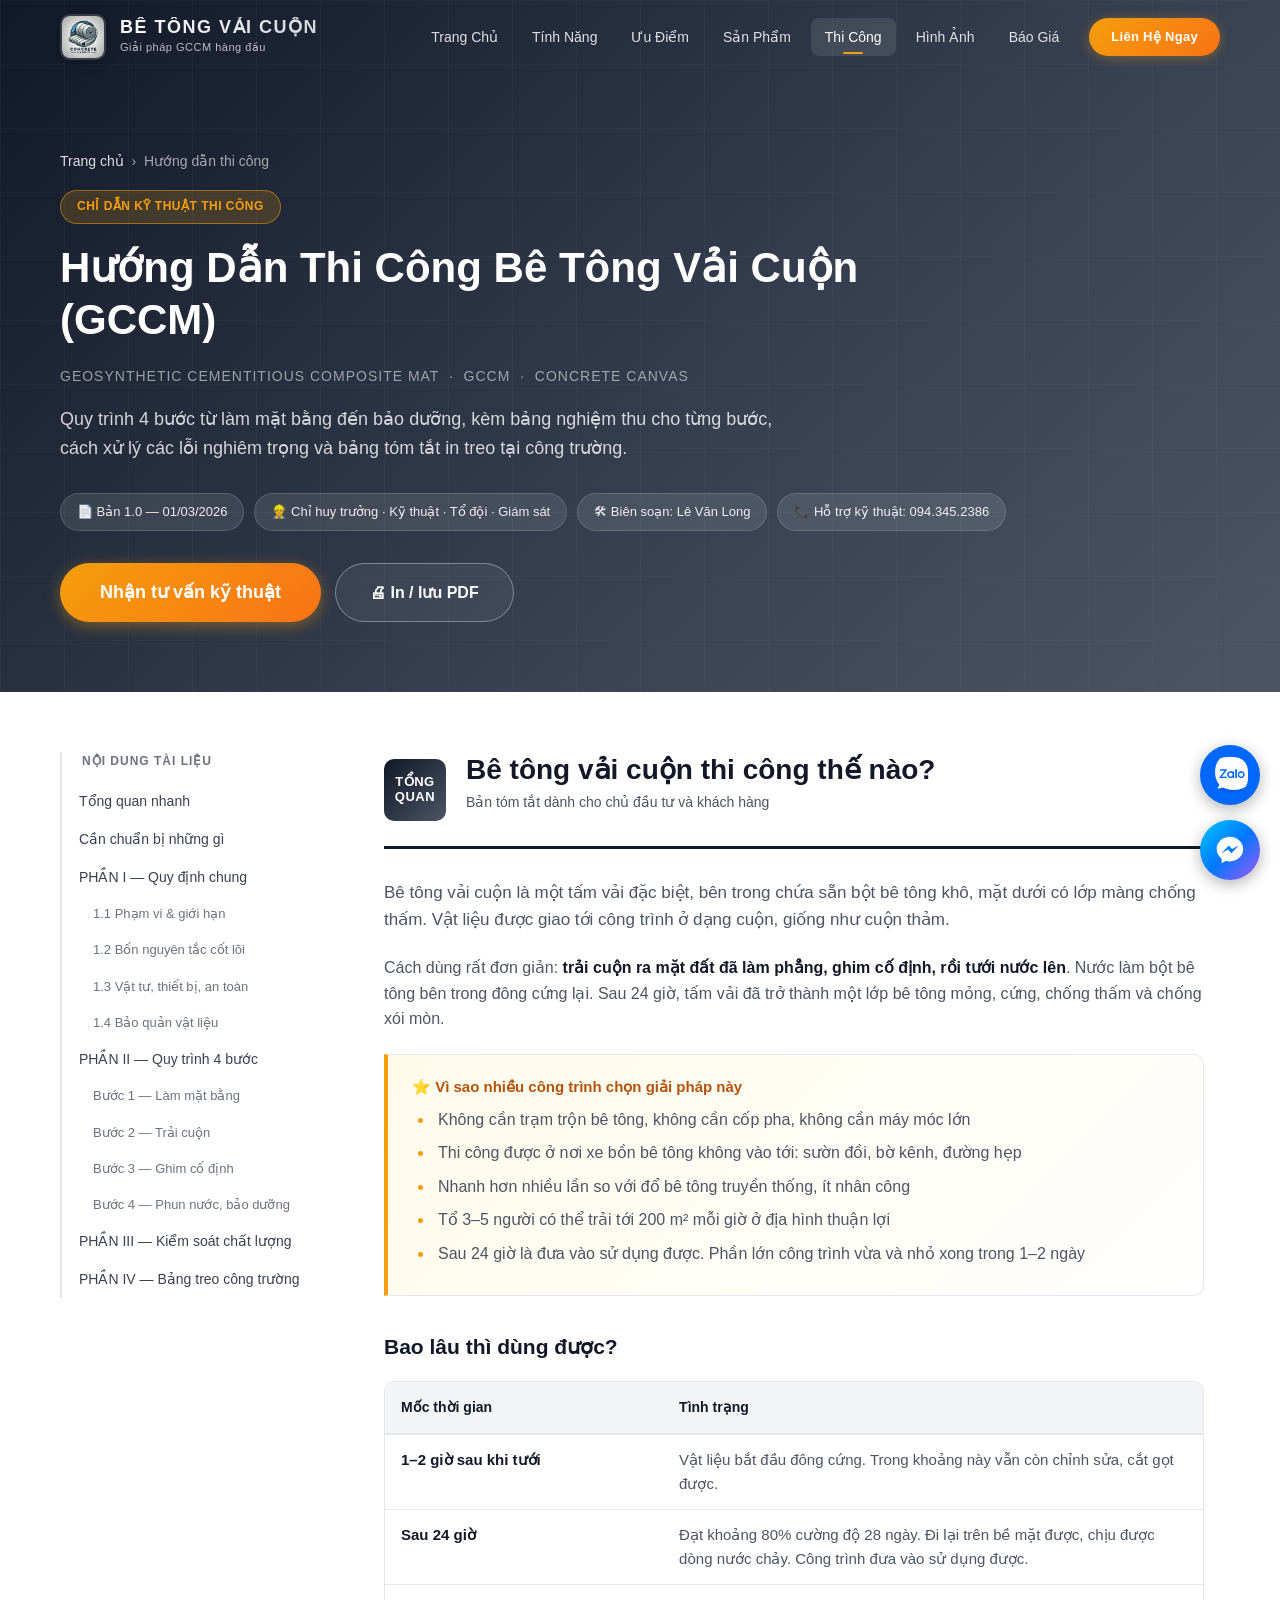
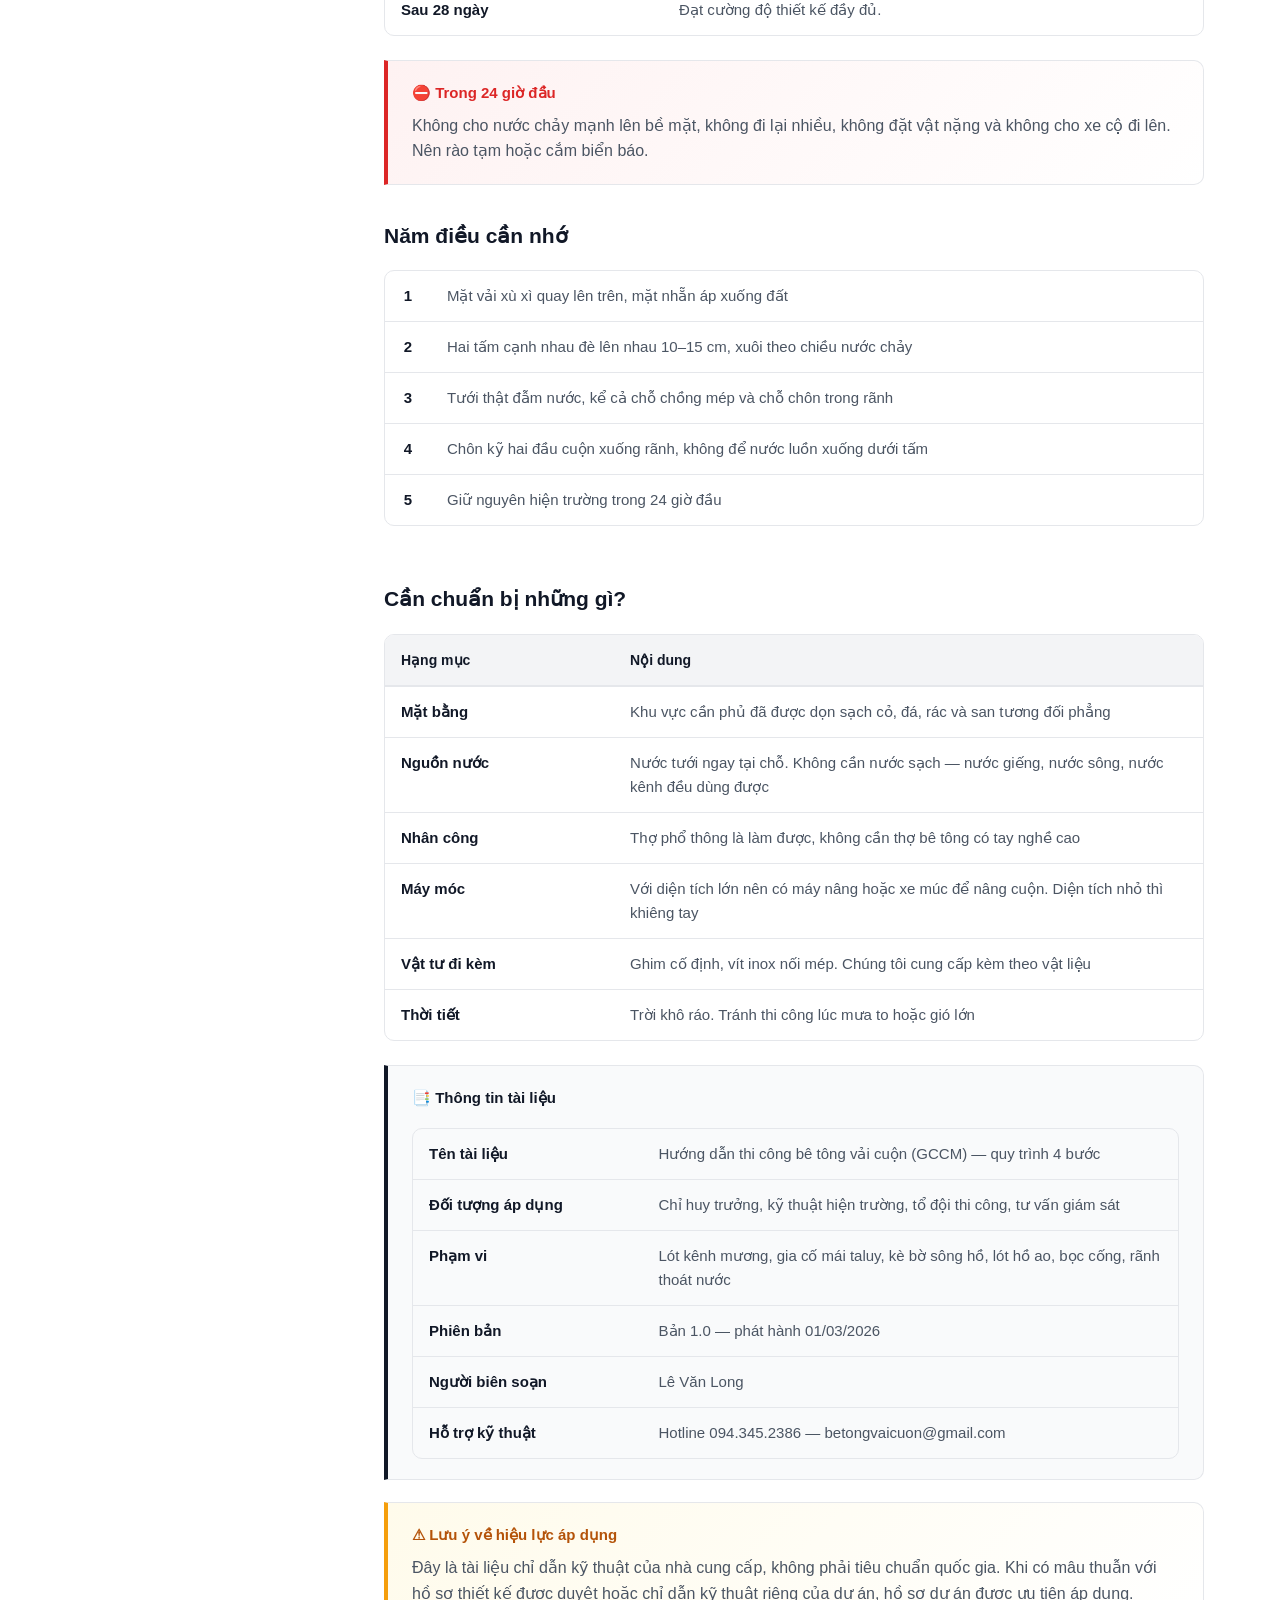
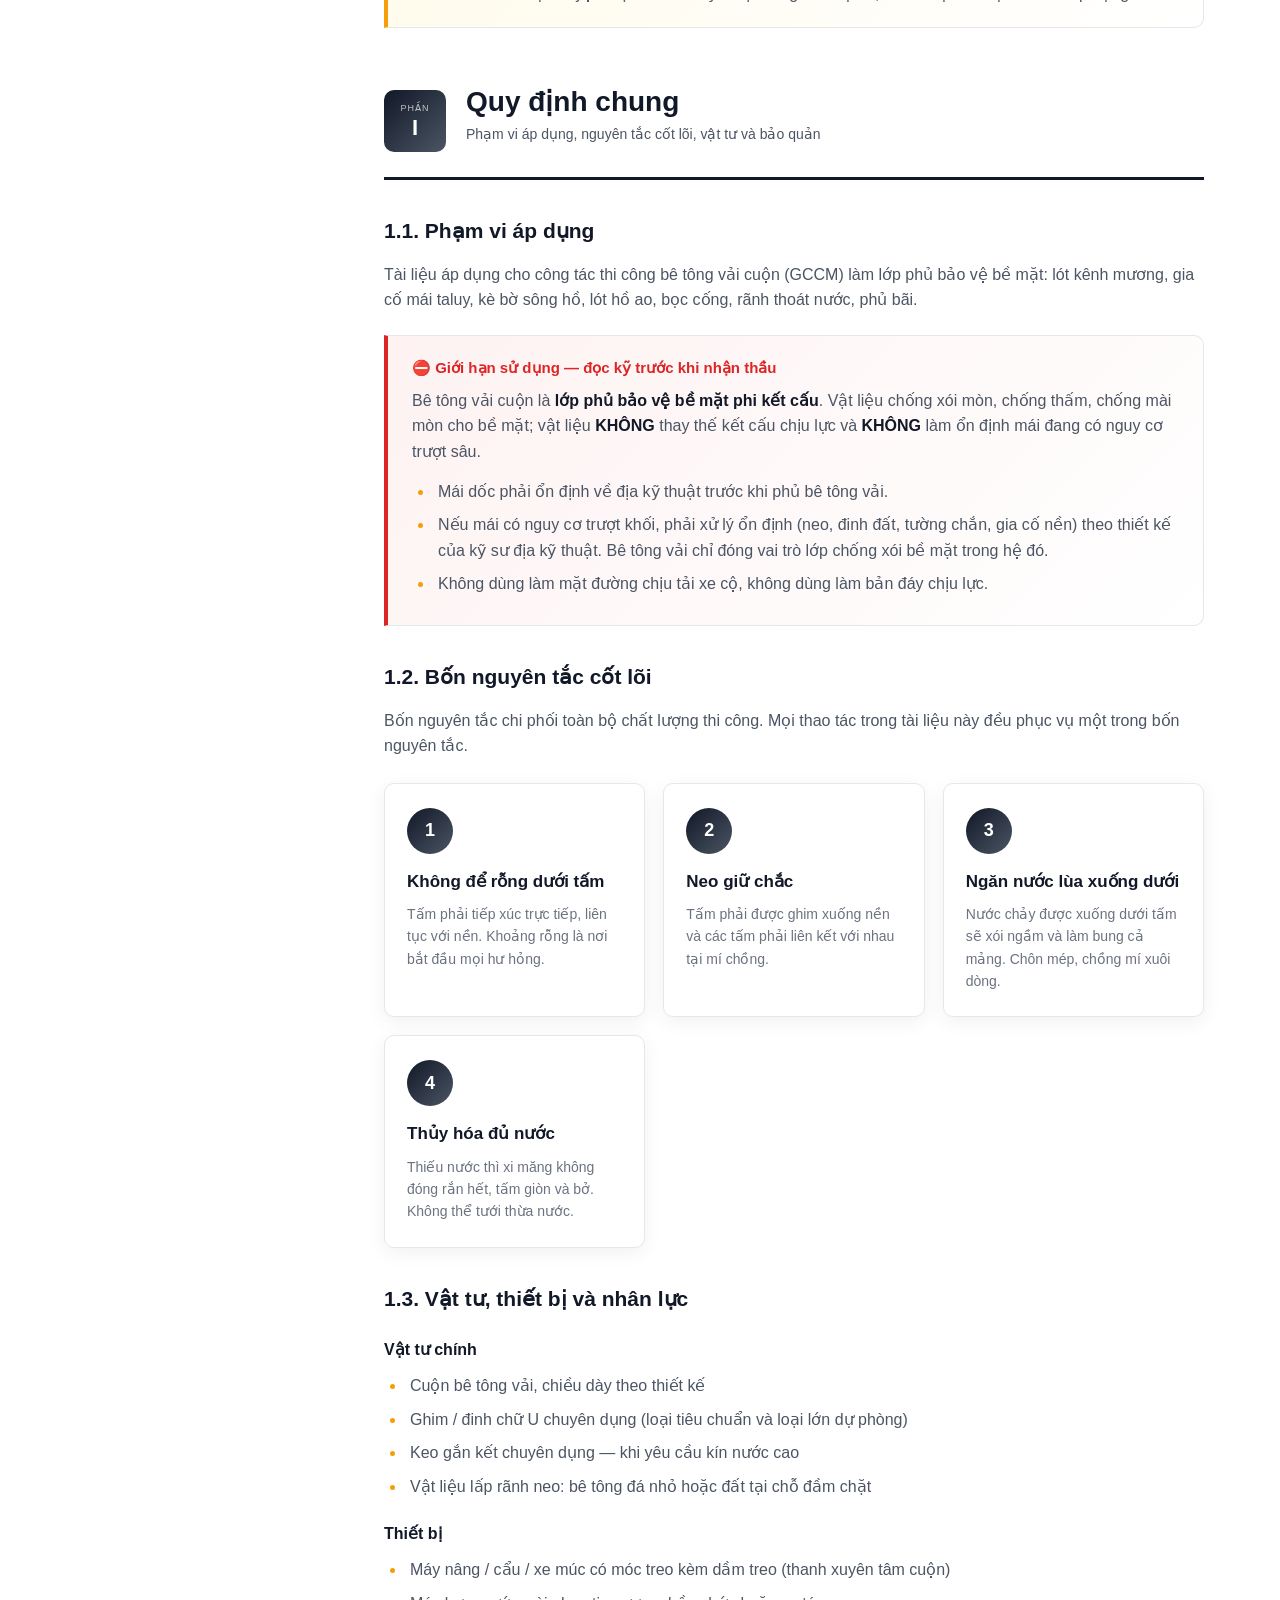
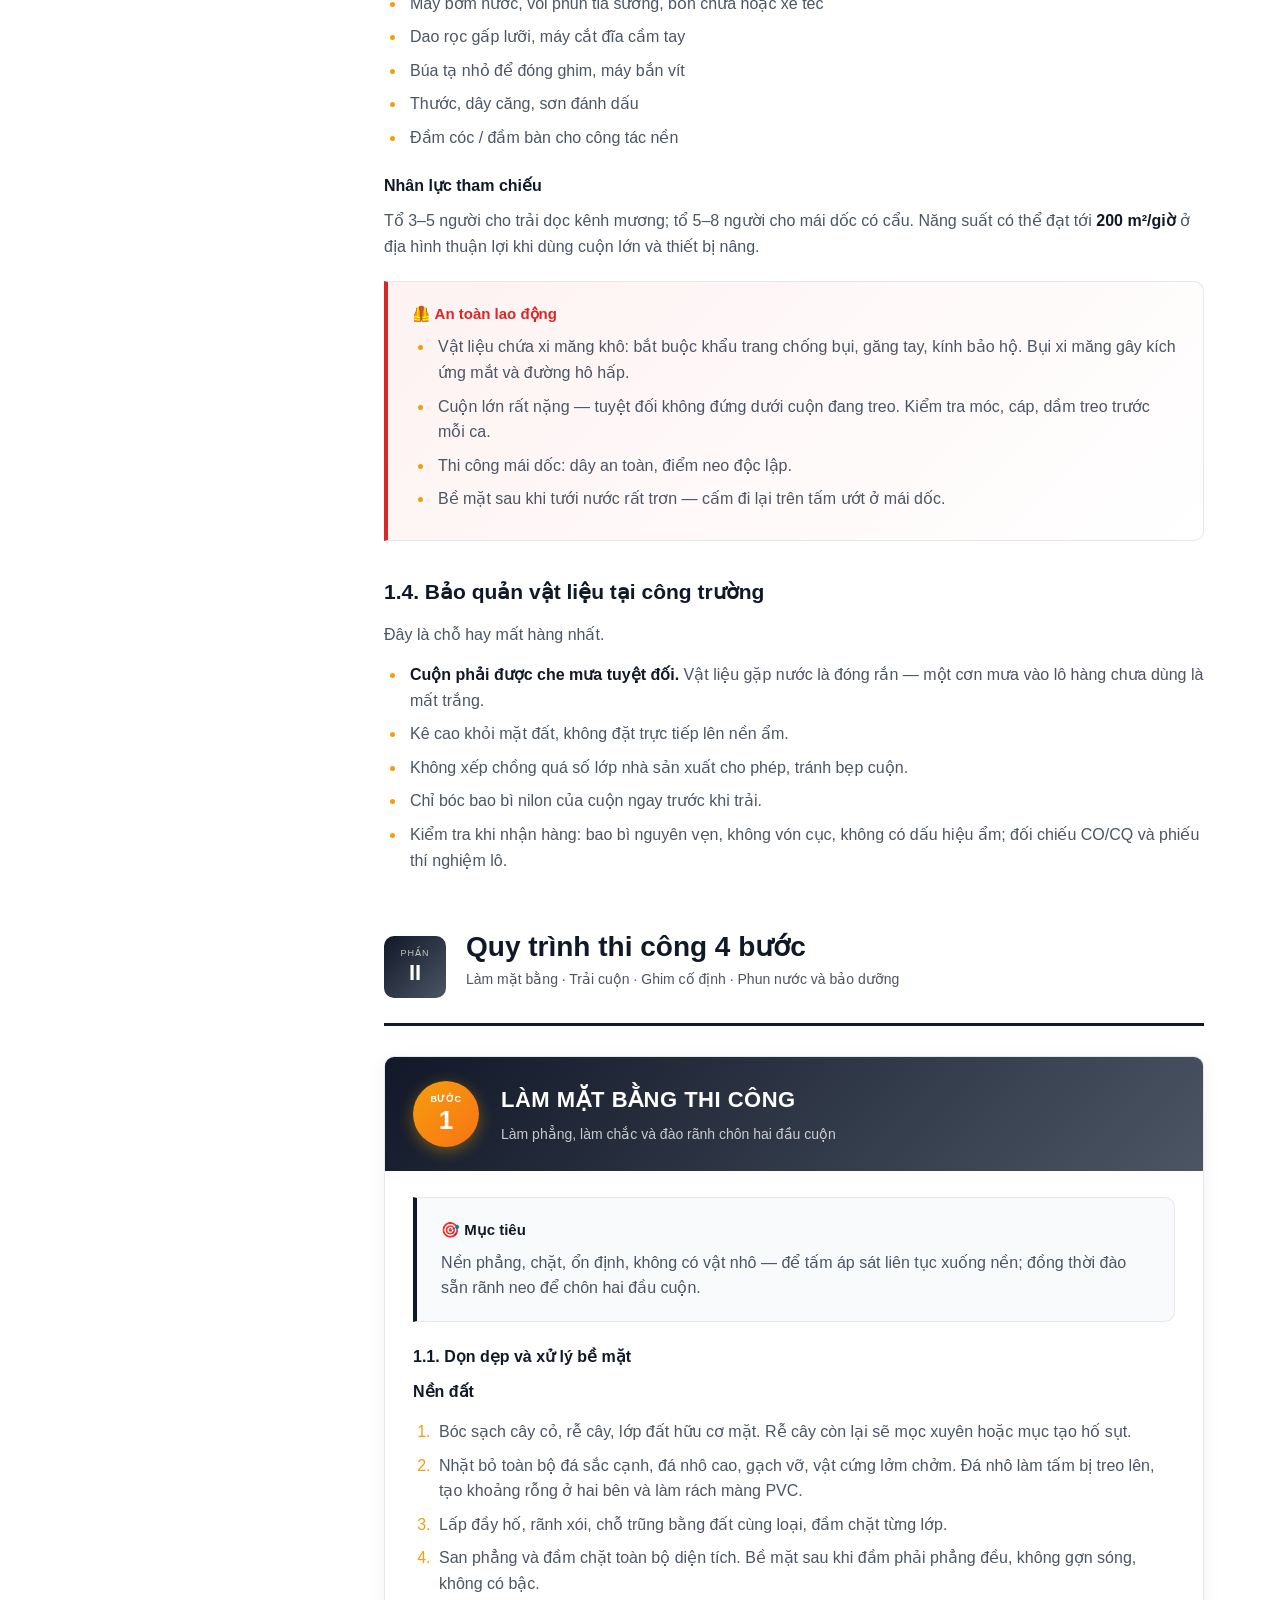
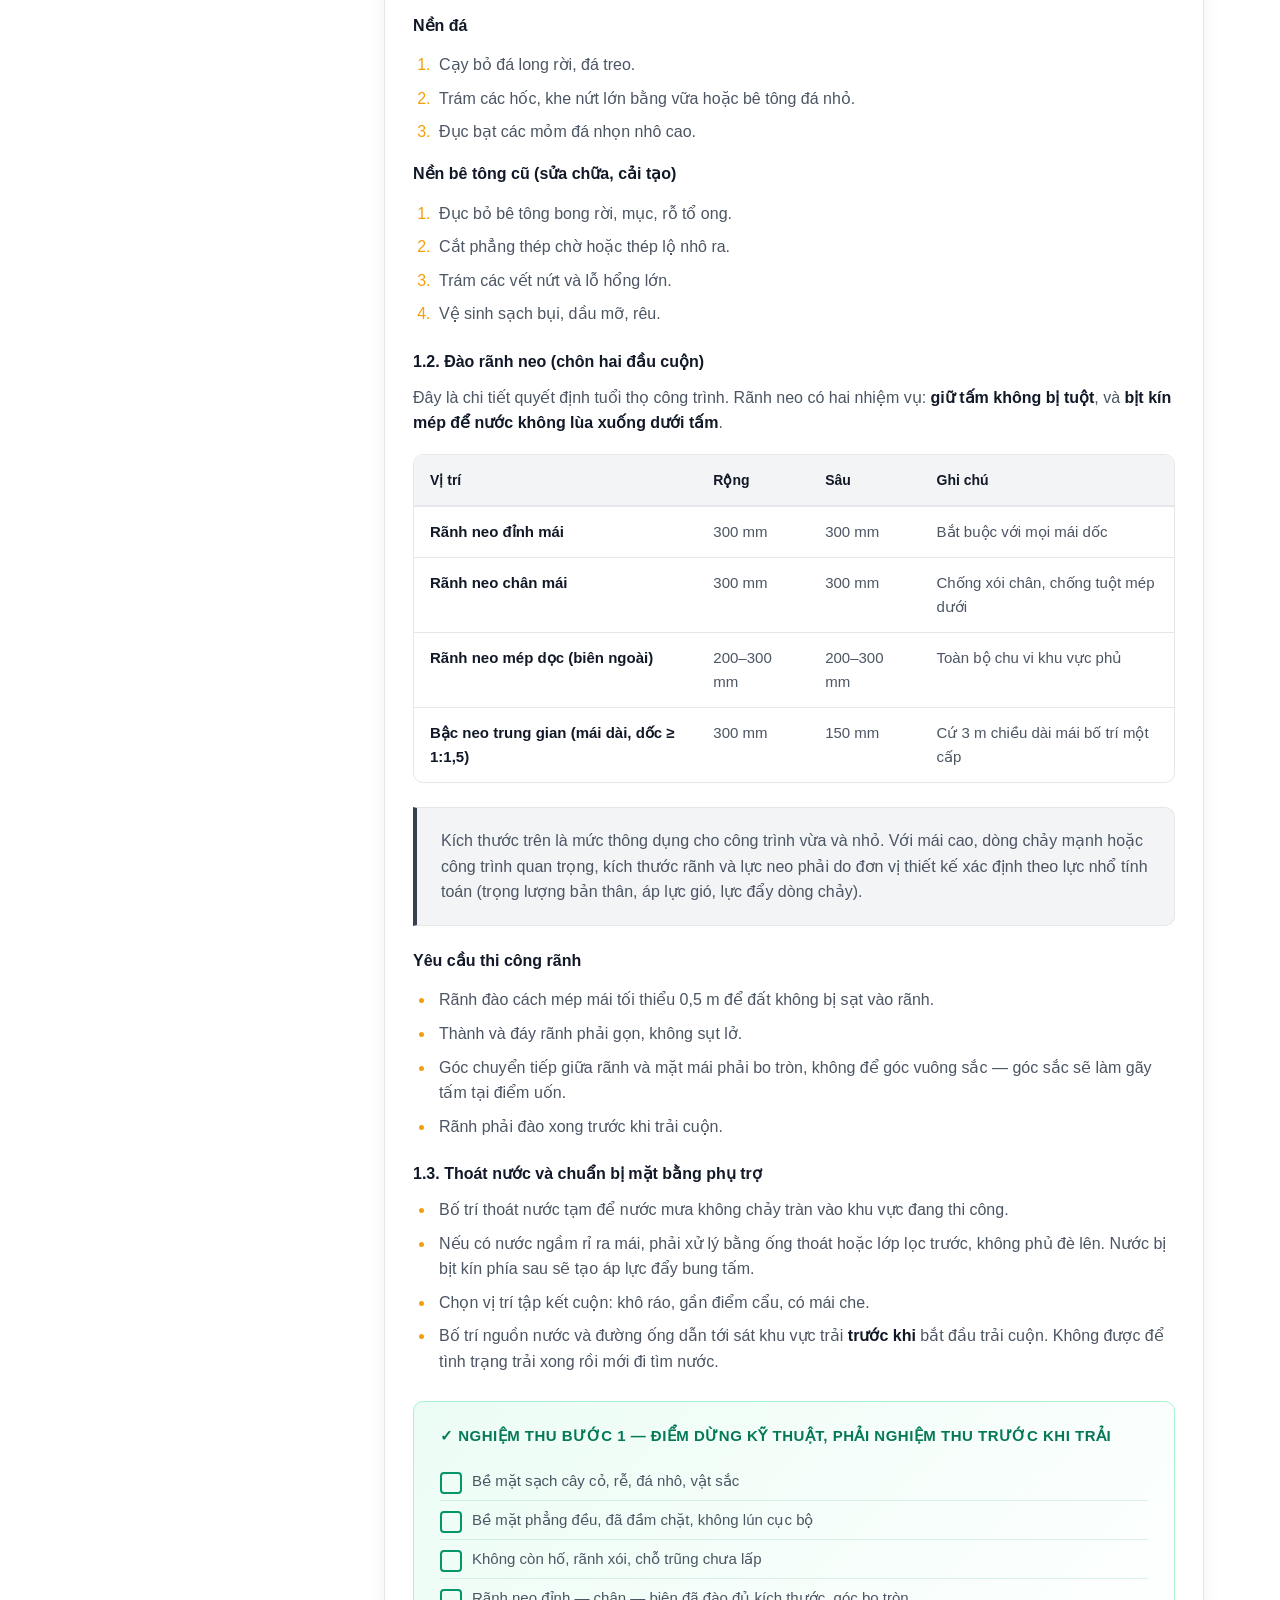
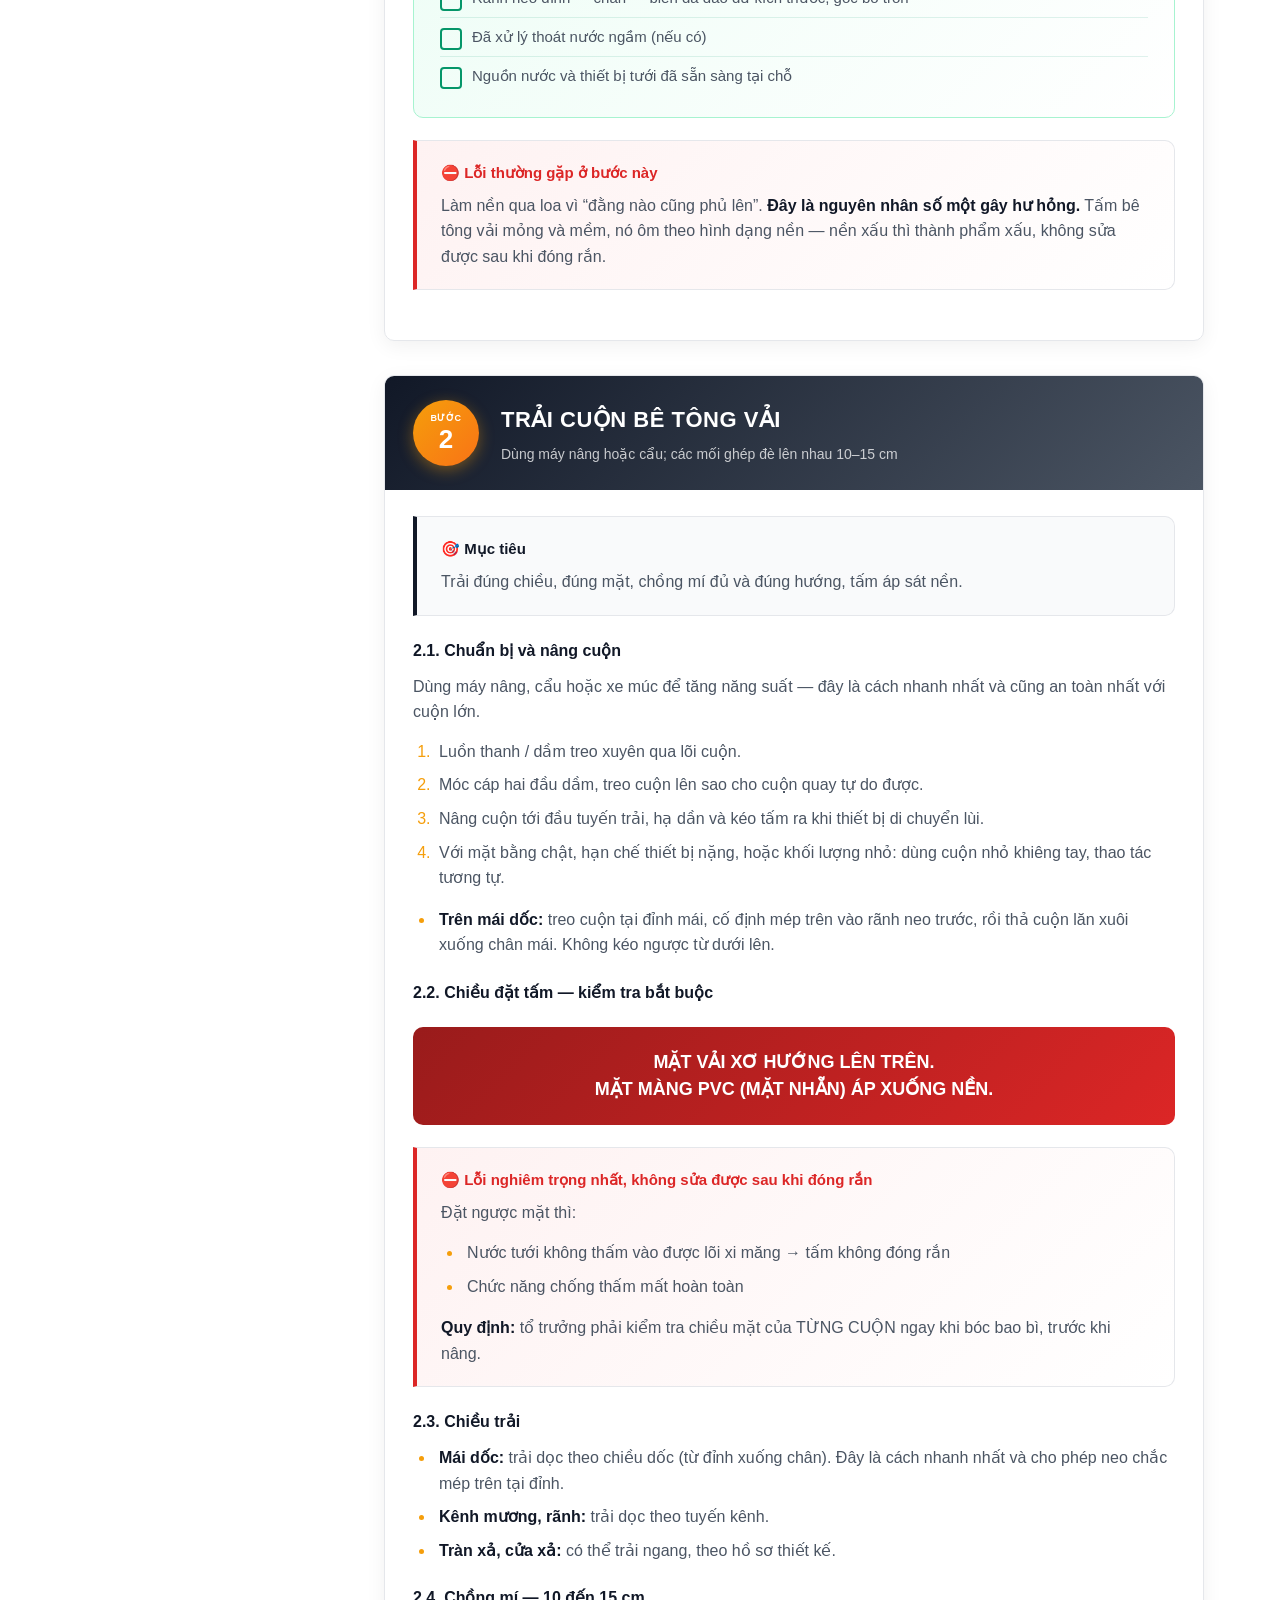
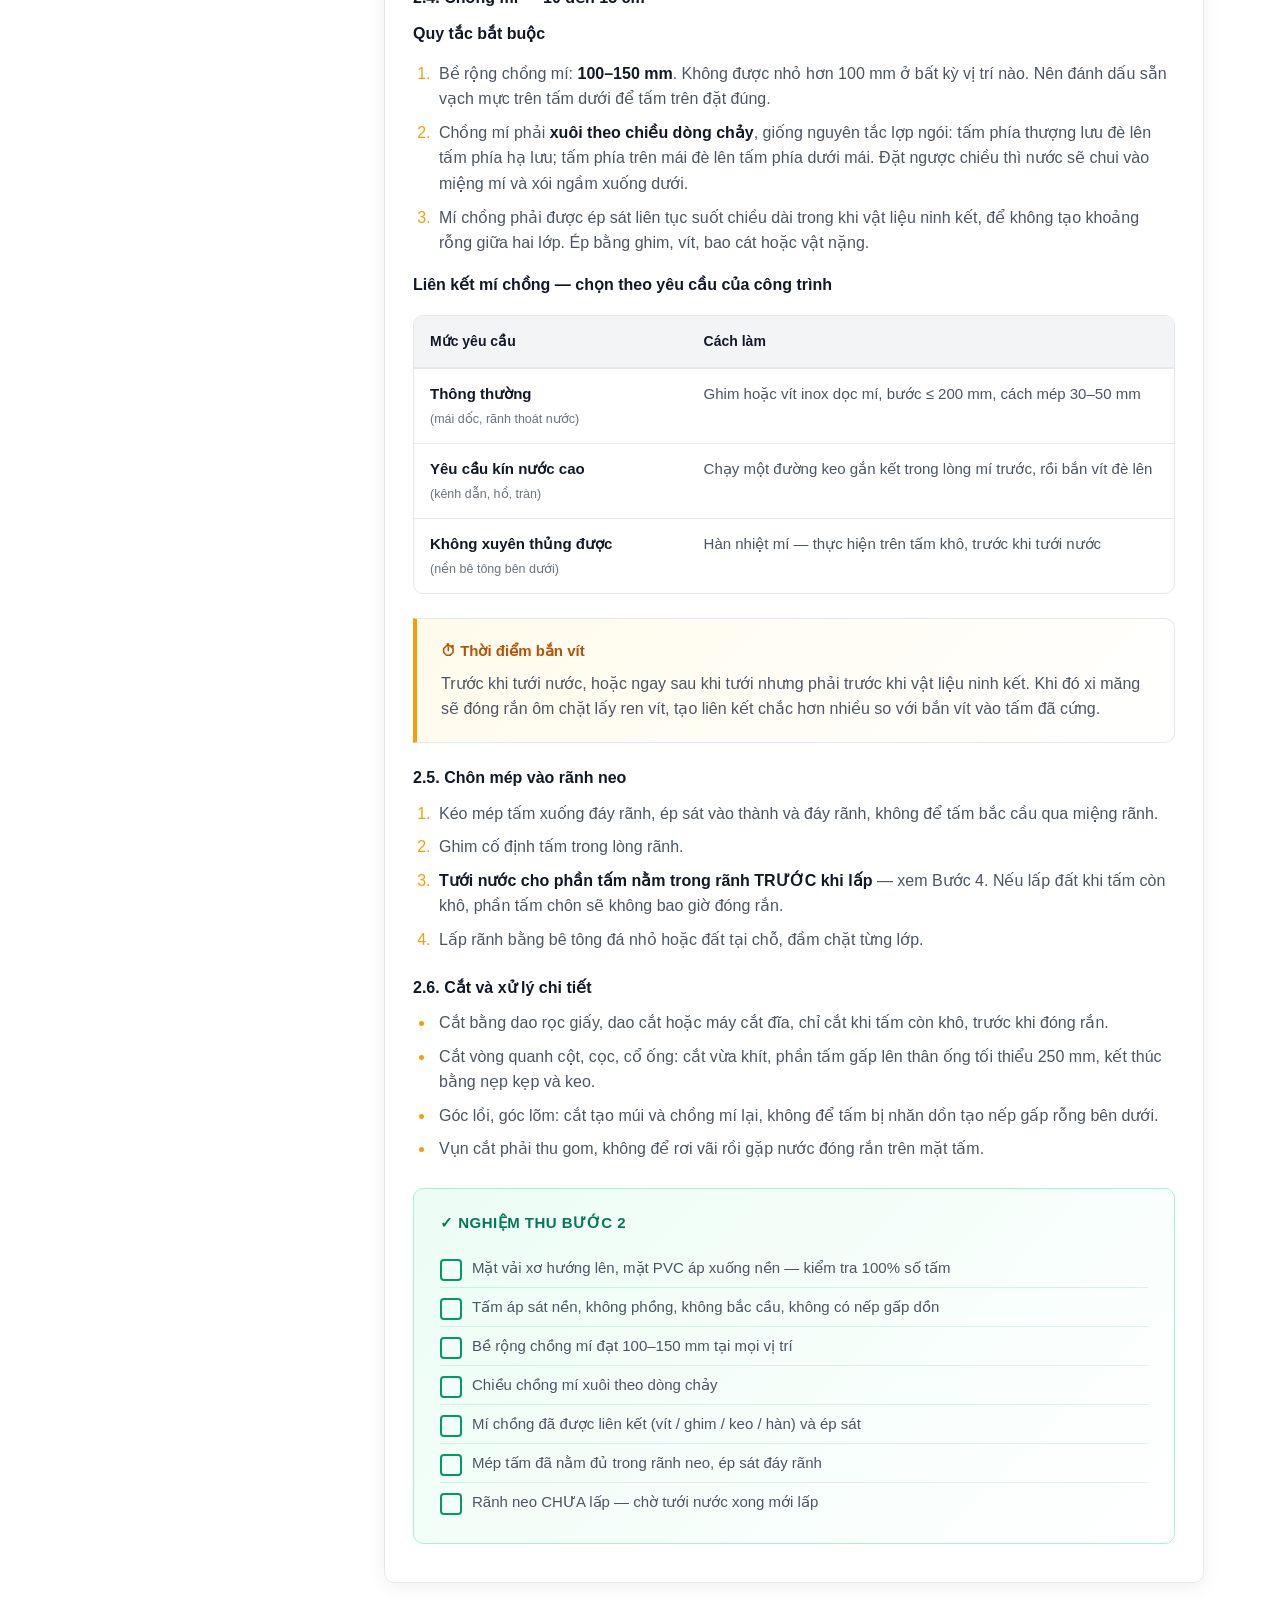
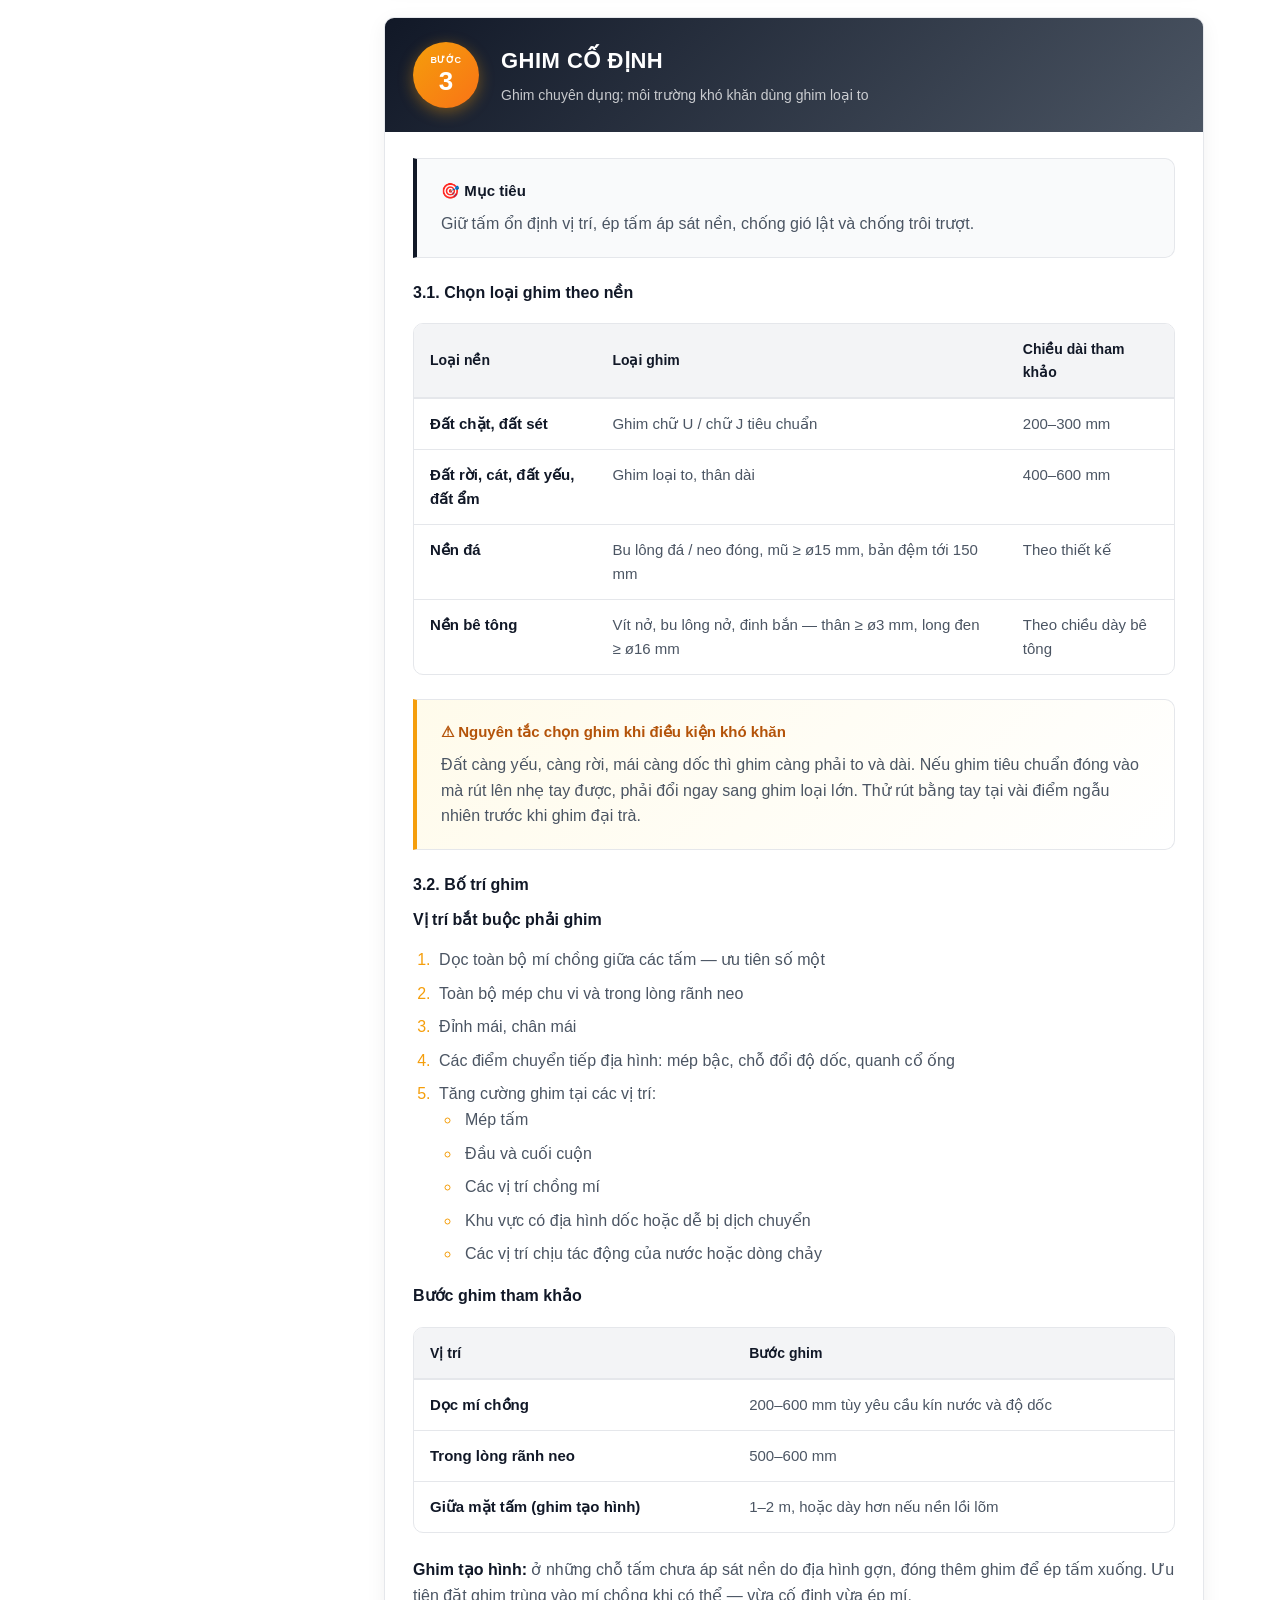
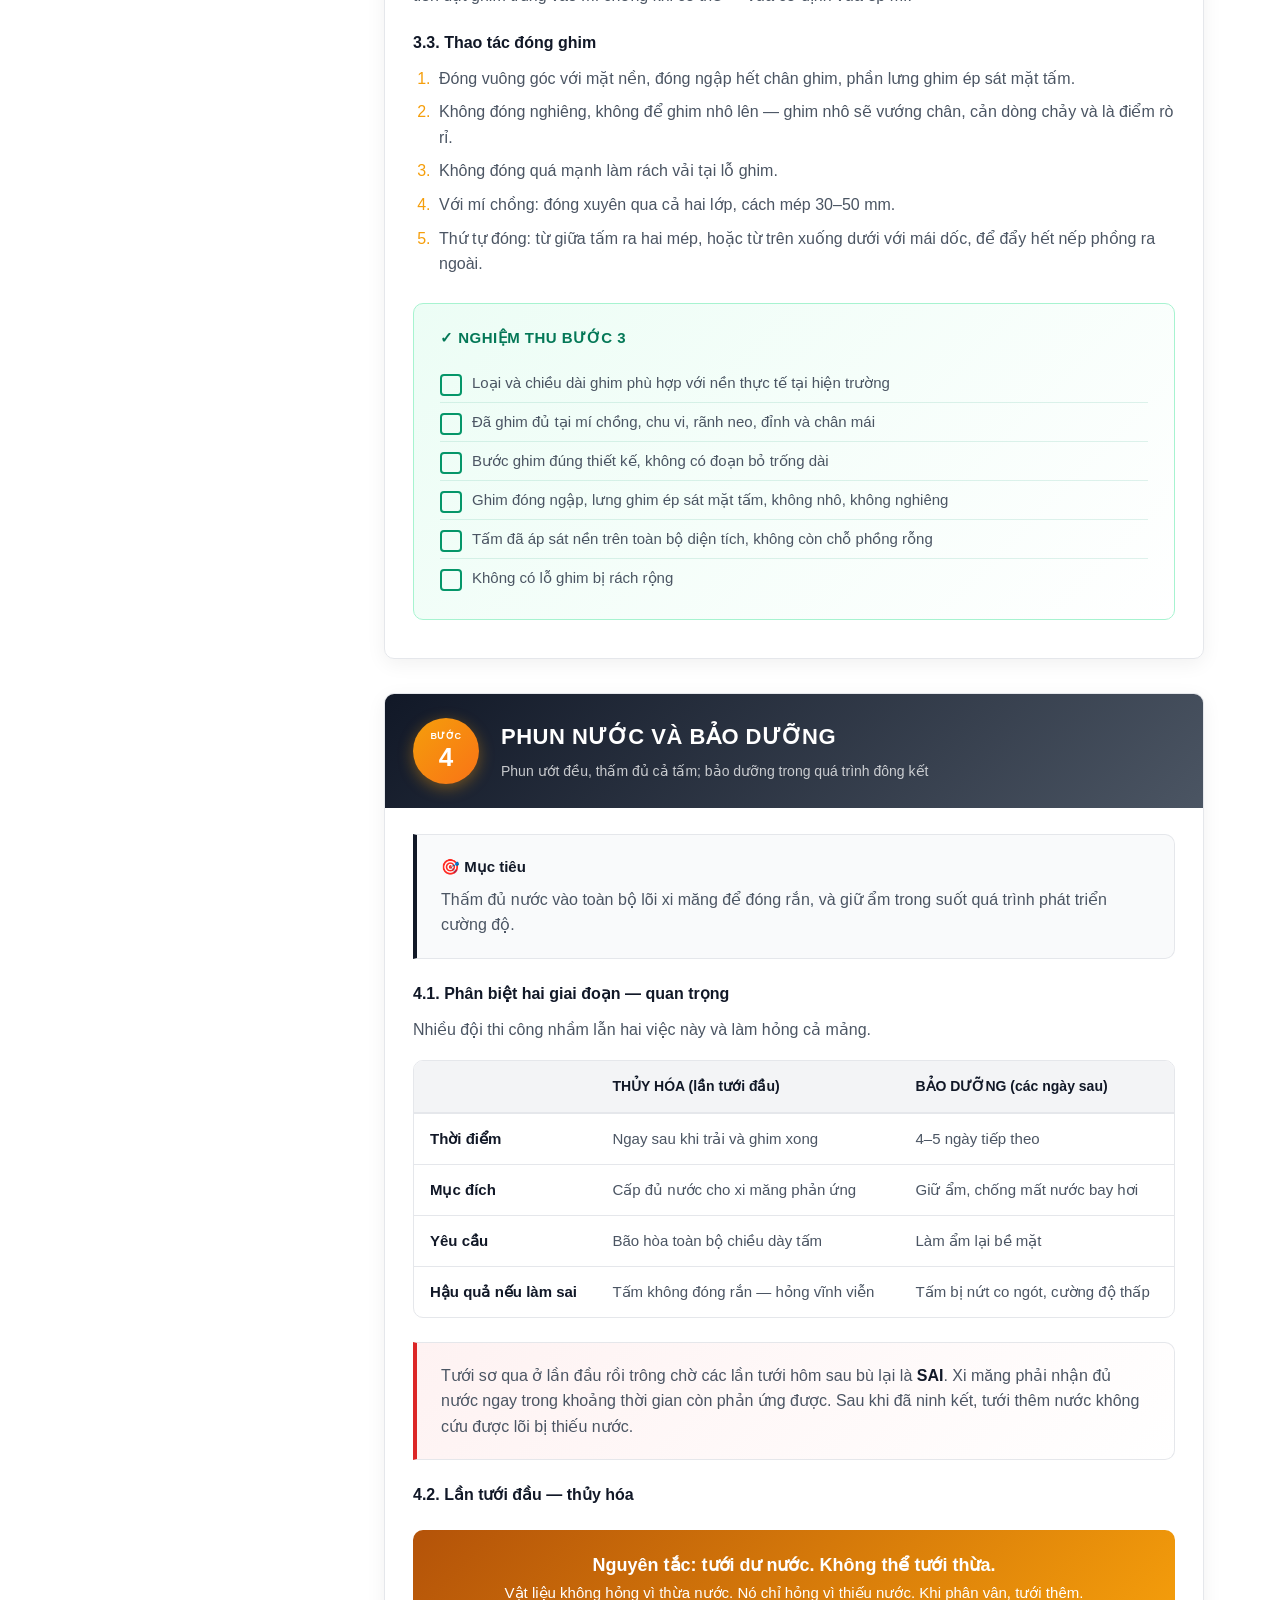
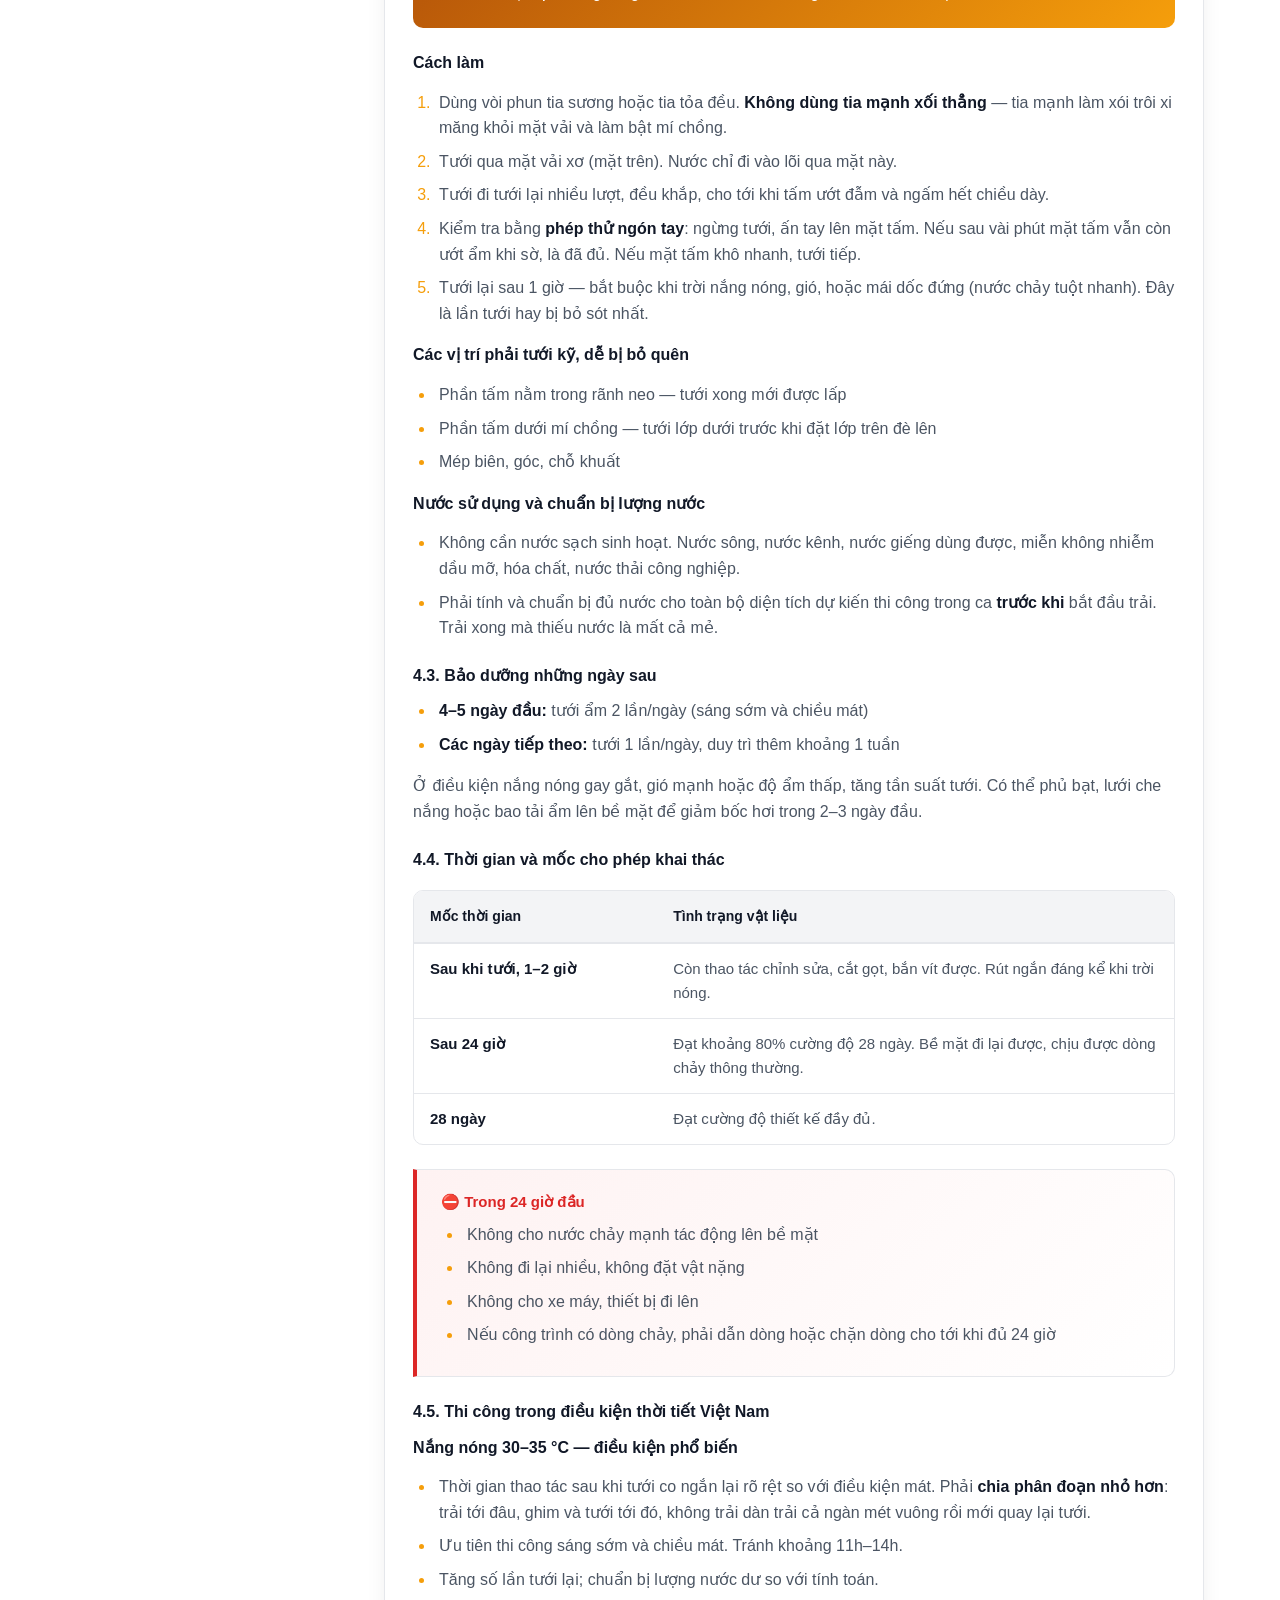
==== thi-cong-be-tong-vai-cuon.html @ adee243c "thêm màn thi công" ====
<!DOCTYPE html>
<html lang="vi">

<head>
    <meta charset="UTF-8">
    <meta name="viewport" content="width=device-width, initial-scale=1.0">
    <title>Hướng Dẫn Thi Công Bê Tông Vải Cuộn (GCCM) - Quy Trình 4 Bước</title>
    <meta name="description"
        content="Hướng dẫn thi công bê tông vải cuộn (GCCM) chi tiết: làm mặt bằng, trải cuộn, ghim cố định, phun nước bảo dưỡng. Kèm bảng nghiệm thu từng bước, xử lý lỗi và bảng tóm tắt treo tại công trường.">
    <meta name="robots" content="index, follow">
    <link rel="canonical" href="https://betongvaicuon.com/thi-cong-be-tong-vai-cuon.html">
    <link rel="icon" type="image/x-icon" href="favicon.ico">
    <link rel="icon" type="image/png" sizes="32x32" href="favicon-32.png">
    <link rel="icon" type="image/png" sizes="16x16" href="favicon-16.png">
    <link rel="apple-touch-icon" sizes="180x180" href="apple-touch-icon.png">

    <!-- Open Graph -->
    <meta property="og:type" content="article">
    <meta property="og:locale" content="vi_VN">
    <meta property="og:site_name" content="Bê Tông Vải Cuộn - Vĩnh Thuận">
    <meta property="og:title" content="Hướng Dẫn Thi Công Bê Tông Vải Cuộn (GCCM) - Quy Trình 4 Bước">
    <meta property="og:description"
        content="Chỉ dẫn kỹ thuật thi công bê tông vải cuộn: 4 nguyên tắc cốt lõi, quy trình 4 bước, nghiệm thu từng bước và cách xử lý các lỗi nghiêm trọng.">
    <meta property="og:url" content="https://betongvaicuon.com/thi-cong-be-tong-vai-cuon.html">
    <meta property="og:image" content="https://betongvaicuon.com/images/logo.jpg">

    <!-- Twitter Card -->
    <meta name="twitter:card" content="summary_large_image">
    <meta name="twitter:title" content="Hướng Dẫn Thi Công Bê Tông Vải Cuộn (GCCM) - Quy Trình 4 Bước">
    <meta name="twitter:description"
        content="Chỉ dẫn kỹ thuật thi công bê tông vải cuộn: 4 nguyên tắc cốt lõi, quy trình 4 bước, nghiệm thu từng bước và cách xử lý các lỗi nghiêm trọng.">
    <meta name="twitter:image" content="https://betongvaicuon.com/images/logo.jpg">

    <!-- Structured Data -->
    <script type="application/ld+json">
    {
      "@context": "https://schema.org",
      "@type": "HowTo",
      "name": "Hướng dẫn thi công bê tông vải cuộn (GCCM)",
      "description": "Quy trình thi công bê tông vải cuộn 4 bước: làm mặt bằng, trải cuộn, ghim cố định, phun nước và bảo dưỡng.",
      "image": "https://betongvaicuon.com/images/logo.jpg",
      "totalTime": "P1D",
      "supply": [
        { "@type": "HowToSupply", "name": "Cuộn bê tông vải theo chiều dày thiết kế" },
        { "@type": "HowToSupply", "name": "Ghim / đinh chữ U chuyên dụng" },
        { "@type": "HowToSupply", "name": "Vít inox, keo gắn kết chuyên dụng" },
        { "@type": "HowToSupply", "name": "Vật liệu lấp rãnh neo" }
      ],
      "tool": [
        { "@type": "HowToTool", "name": "Máy nâng, cẩu hoặc xe múc kèm dầm treo" },
        { "@type": "HowToTool", "name": "Máy bơm nước và vòi phun tia sương" },
        { "@type": "HowToTool", "name": "Dao rọc, máy cắt đĩa cầm tay" },
        { "@type": "HowToTool", "name": "Búa tạ nhỏ, máy bắn vít, đầm cóc" }
      ],
      "step": [
        {
          "@type": "HowToStep",
          "position": 1,
          "name": "Làm mặt bằng thi công",
          "text": "Dọn sạch cây cỏ, rễ và vật sắc nhọn; lấp hố trũng, san phẳng và đầm chặt; đào rãnh neo đỉnh, chân và biên khu vực phủ.",
          "url": "https://betongvaicuon.com/thi-cong-be-tong-vai-cuon.html#buoc-1"
        },
        {
          "@type": "HowToStep",
          "position": 2,
          "name": "Trải cuộn bê tông vải",
          "text": "Nâng cuộn bằng dầm treo, trải với mặt vải xơ hướng lên và mặt màng PVC áp xuống nền; chồng mí 10-15 cm xuôi theo chiều dòng chảy; chôn hai đầu cuộn vào rãnh neo.",
          "url": "https://betongvaicuon.com/thi-cong-be-tong-vai-cuon.html#buoc-2"
        },
        {
          "@type": "HowToStep",
          "position": 3,
          "name": "Ghim cố định",
          "text": "Chọn loại ghim theo nền, ghim dọc mí chồng, chu vi, rãnh neo, đỉnh và chân mái; đóng vuông góc, ngập hết chân ghim.",
          "url": "https://betongvaicuon.com/thi-cong-be-tong-vai-cuon.html#buoc-3"
        },
        {
          "@type": "HowToStep",
          "position": 4,
          "name": "Phun nước và bảo dưỡng",
          "text": "Tưới đẫm bằng vòi phun tia sương cho ngấm hết chiều dày, tưới lại sau 1 giờ, lấp rãnh neo; bảo dưỡng 2 lần/ngày trong 4-5 ngày đầu.",
          "url": "https://betongvaicuon.com/thi-cong-be-tong-vai-cuon.html#buoc-4"
        }
      ]
    }
    </script>
    <script type="application/ld+json">
    {
      "@context": "https://schema.org",
      "@type": "BreadcrumbList",
      "itemListElement": [
        { "@type": "ListItem", "position": 1, "name": "Trang chủ", "item": "https://betongvaicuon.com/" },
        { "@type": "ListItem", "position": 2, "name": "Hướng dẫn thi công", "item": "https://betongvaicuon.com/thi-cong-be-tong-vai-cuon.html" }
      ]
    }
    </script>

    <!-- Google Analytics 4 -->
    <script async src="https://www.googletagmanager.com/gtag/js?id=G-HFFKF2SC79"></script>
    <script>
        window.dataLayer = window.dataLayer || [];
        function gtag() { dataLayer.push(arguments); }
        gtag('js', new Date());
        gtag('config', 'G-HFFKF2SC79');
    </script>

    <!-- CSS: giữ nguyên thứ tự nạp, các file sau ghi đè file trước -->
    <link rel="stylesheet" href="css/base.css">
    <link rel="stylesheet" href="css/header.css">
    <link rel="stylesheet" href="css/hero.css">
    <link rel="stylesheet" href="css/contact-footer.css">
    <link rel="stylesheet" href="css/responsive.css">
    <link rel="stylesheet" href="css/floating-buttons.css">
    <link rel="stylesheet" href="css/guide.css">
</head>

<body>
    <div class="gd-progress"></div>

    <!-- Header -->
    <header id="mainHeader">
        <div class="container">
            <div class="header-inner">
                <a href="index.html" class="logo">
                    <img src="/images/logo.jpg" alt="Logo Bê Tông Vải Cuộn">
                    <div class="logo-text">
                        <span class="brand-name">Bê Tông Vải Cuộn</span>
                        <span class="brand-tagline">Giải pháp GCCM hàng đầu</span>
                    </div>
                </a>
                <ul class="nav-links" id="navLinks">
                    <li><a href="index.html">Trang Chủ</a></li>
                    <li><a href="index.html#features">Tính Năng</a></li>
                    <li><a href="index.html#advantages">Ưu Điểm</a></li>
                    <li><a href="index.html#catalogue">Sản Phẩm</a></li>
                    <li><a href="thi-cong-be-tong-vai-cuon.html" class="active">Thi Công</a></li>
                    <li><a href="index.html#gallery">Hình Ảnh</a></li>
                    <li><a href="index.html#pricing">Báo Giá</a></li>
                    <li class="nav-cta"><a href="index.html#contact">Liên Hệ Ngay</a></li>
                </ul>
                <button class="hamburger" id="hamburger" aria-label="Menu">
                    <span></span>
                    <span></span>
                    <span></span>
                </button>
            </div>
        </div>
        <div class="mobile-menu-overlay" id="menuOverlay"></div>
    </header>

    <!-- Hero tài liệu -->
    <section class="guide-hero">
        <div class="container">
            <nav class="gd-breadcrumb" aria-label="Breadcrumb">
                <a href="index.html">Trang chủ</a> &nbsp;›&nbsp; Hướng dẫn thi công
            </nav>
            <span class="gd-eyebrow">Chỉ dẫn kỹ thuật thi công</span>
            <h1>Hướng Dẫn Thi Công Bê Tông Vải Cuộn (GCCM)</h1>
            <p class="gd-subtitle">Geosynthetic Cementitious Composite Mat &nbsp;·&nbsp; GCCM &nbsp;·&nbsp; Concrete
                Canvas</p>
            <p class="gd-lead">
                Quy trình 4 bước từ làm mặt bằng đến bảo dưỡng, kèm bảng nghiệm thu cho từng bước, cách xử lý các lỗi
                nghiêm trọng và bảng tóm tắt in treo tại công trường.
            </p>
            <div class="gd-hero-meta">
                <span class="gd-chip">📄 Bản 1.0 — 01/03/2026</span>
                <span class="gd-chip">👷 Chỉ huy trưởng · Kỹ thuật · Tổ đội · Giám sát</span>
                <span class="gd-chip">🛠 Biên soạn: Lê Văn Long</span>
                <span class="gd-chip">📞 Hỗ trợ kỹ thuật: 094.345.2386</span>
            </div>
            <div class="gd-hero-actions">
                <a href="index.html#contact" class="cta-button">Nhận tư vấn kỹ thuật</a>
                <button type="button" class="gd-btn-ghost" id="gdPrint">🖨 In / lưu PDF</button>
            </div>
        </div>
    </section>

    <!-- Nội dung tài liệu -->
    <div class="guide-main">
        <div class="container">
            <div class="guide-layout">

                <!-- Mục lục -->
                <aside class="guide-toc">
                    <button type="button" class="gd-toc-toggle">Mục lục tài liệu</button>
                    <h4>Nội dung tài liệu</h4>
                    <ul>
                        <li><a href="#tong-quan">Tổng quan nhanh</a></li>
                        <li><a href="#chuan-bi">Cần chuẩn bị những gì</a></li>
                        <li><a href="#part-1">PHẦN I — Quy định chung</a></li>
                        <li class="gd-toc-sub"><a href="#pham-vi">1.1 Phạm vi &amp; giới hạn</a></li>
                        <li class="gd-toc-sub"><a href="#nguyen-tac">1.2 Bốn nguyên tắc cốt lõi</a></li>
                        <li class="gd-toc-sub"><a href="#vat-tu">1.3 Vật tư, thiết bị, an toàn</a></li>
                        <li class="gd-toc-sub"><a href="#bao-quan">1.4 Bảo quản vật liệu</a></li>
                        <li><a href="#part-2">PHẦN II — Quy trình 4 bước</a></li>
                        <li class="gd-toc-sub"><a href="#buoc-1">Bước 1 — Làm mặt bằng</a></li>
                        <li class="gd-toc-sub"><a href="#buoc-2">Bước 2 — Trải cuộn</a></li>
                        <li class="gd-toc-sub"><a href="#buoc-3">Bước 3 — Ghim cố định</a></li>
                        <li class="gd-toc-sub"><a href="#buoc-4">Bước 4 — Phun nước, bảo dưỡng</a></li>
                        <li><a href="#part-3">PHẦN III — Kiểm soát chất lượng</a></li>
                        <li><a href="#part-4">PHẦN IV — Bảng treo công trường</a></li>
                    </ul>
                </aside>

                <!-- Bài viết -->
                <article class="guide-body">

                    <!-- ===== TỔNG QUAN ===== -->
                    <section id="tong-quan">
                        <div class="gd-part-head">
                            <div class="gd-part-num gd-part-num--text"><span>TỔNG</span><span>QUAN</span></div>
                            <div>
                                <h2>Bê tông vải cuộn thi công thế nào?</h2>
                                <p>Bản tóm tắt dành cho chủ đầu tư và khách hàng</p>
                            </div>
                        </div>

                        <p class="gd-intro">
                            Bê tông vải cuộn là một tấm vải đặc biệt, bên trong chứa sẵn bột bê tông khô, mặt dưới có
                            lớp màng chống thấm. Vật liệu được giao tới công trình ở dạng cuộn, giống như cuộn thảm.
                        </p>
                        <p>
                            Cách dùng rất đơn giản: <strong>trải cuộn ra mặt đất đã làm phẳng, ghim cố định, rồi tưới
                                nước lên</strong>. Nước làm bột bê tông bên trong đông cứng lại. Sau 24 giờ, tấm vải đã
                            trở thành một lớp bê tông mỏng, cứng, chống thấm và chống xói mòn.
                        </p>

                        <div class="gd-callout gd-callout--warn">
                            <h4>⭐ Vì sao nhiều công trình chọn giải pháp này</h4>
                            <ul>
                                <li>Không cần trạm trộn bê tông, không cần cốp pha, không cần máy móc lớn</li>
                                <li>Thi công được ở nơi xe bồn bê tông không vào tới: sườn đồi, bờ kênh, đường hẹp</li>
                                <li>Nhanh hơn nhiều lần so với đổ bê tông truyền thống, ít nhân công</li>
                                <li>Tổ 3–5 người có thể trải tới 200 m² mỗi giờ ở địa hình thuận lợi</li>
                                <li>Sau 24 giờ là đưa vào sử dụng được. Phần lớn công trình vừa và nhỏ xong trong 1–2
                                    ngày</li>
                            </ul>
                        </div>

                        <h3>Bao lâu thì dùng được?</h3>
                        <div class="gd-table-wrap">
                            <table class="gd-table">
                                <thead>
                                    <tr>
                                        <th style="width:34%">Mốc thời gian</th>
                                        <th>Tình trạng</th>
                                    </tr>
                                </thead>
                                <tbody>
                                    <tr>
                                        <td>1–2 giờ sau khi tưới</td>
                                        <td>Vật liệu bắt đầu đông cứng. Trong khoảng này vẫn còn chỉnh sửa, cắt gọt
                                            được.</td>
                                    </tr>
                                    <tr>
                                        <td>Sau 24 giờ</td>
                                        <td>Đạt khoảng 80% cường độ 28 ngày. Đi lại trên bề mặt được, chịu được dòng
                                            nước chảy. Công trình đưa vào sử dụng được.</td>
                                    </tr>
                                    <tr>
                                        <td>Sau 28 ngày</td>
                                        <td>Đạt cường độ thiết kế đầy đủ.</td>
                                    </tr>
                                </tbody>
                            </table>
                        </div>

                        <div class="gd-callout gd-callout--danger">
                            <h4>⛔ Trong 24 giờ đầu</h4>
                            <p>Không cho nước chảy mạnh lên bề mặt, không đi lại nhiều, không đặt vật nặng và không cho
                                xe cộ đi lên. Nên rào tạm hoặc cắm biển báo.</p>
                        </div>

                        <h3>Năm điều cần nhớ</h3>
                        <div class="gd-table-wrap">
                            <table class="gd-table">
                                <tbody>
                                    <tr>
                                        <td class="gd-num">1</td>
                                        <td>Mặt vải xù xì quay lên trên, mặt nhẵn áp xuống đất</td>
                                    </tr>
                                    <tr>
                                        <td class="gd-num">2</td>
                                        <td>Hai tấm cạnh nhau đè lên nhau 10–15 cm, xuôi theo chiều nước chảy</td>
                                    </tr>
                                    <tr>
                                        <td class="gd-num">3</td>
                                        <td>Tưới thật đẫm nước, kể cả chỗ chồng mép và chỗ chôn trong rãnh</td>
                                    </tr>
                                    <tr>
                                        <td class="gd-num">4</td>
                                        <td>Chôn kỹ hai đầu cuộn xuống rãnh, không để nước luồn xuống dưới tấm</td>
                                    </tr>
                                    <tr>
                                        <td class="gd-num">5</td>
                                        <td>Giữ nguyên hiện trường trong 24 giờ đầu</td>
                                    </tr>
                                </tbody>
                            </table>
                        </div>
                    </section>

                    <!-- ===== CHUẨN BỊ ===== -->
                    <section id="chuan-bi">
                        <h3 style="margin-top:0">Cần chuẩn bị những gì?</h3>
                        <div class="gd-table-wrap">
                            <table class="gd-table">
                                <thead>
                                    <tr>
                                        <th style="width:28%">Hạng mục</th>
                                        <th>Nội dung</th>
                                    </tr>
                                </thead>
                                <tbody>
                                    <tr>
                                        <td>Mặt bằng</td>
                                        <td>Khu vực cần phủ đã được dọn sạch cỏ, đá, rác và san tương đối phẳng</td>
                                    </tr>
                                    <tr>
                                        <td>Nguồn nước</td>
                                        <td>Nước tưới ngay tại chỗ. Không cần nước sạch — nước giếng, nước sông, nước
                                            kênh đều dùng được</td>
                                    </tr>
                                    <tr>
                                        <td>Nhân công</td>
                                        <td>Thợ phổ thông là làm được, không cần thợ bê tông có tay nghề cao</td>
                                    </tr>
                                    <tr>
                                        <td>Máy móc</td>
                                        <td>Với diện tích lớn nên có máy nâng hoặc xe múc để nâng cuộn. Diện tích nhỏ
                                            thì khiêng tay</td>
                                    </tr>
                                    <tr>
                                        <td>Vật tư đi kèm</td>
                                        <td>Ghim cố định, vít inox nối mép. Chúng tôi cung cấp kèm theo vật liệu</td>
                                    </tr>
                                    <tr>
                                        <td>Thời tiết</td>
                                        <td>Trời khô ráo. Tránh thi công lúc mưa to hoặc gió lớn</td>
                                    </tr>
                                </tbody>
                            </table>
                        </div>

                        <div class="gd-callout gd-callout--goal">
                            <h4>📑 Thông tin tài liệu</h4>
                            <div class="gd-table-wrap" style="margin-bottom:0">
                                <table class="gd-table">
                                    <tbody>
                                        <tr>
                                            <td style="width:30%">Tên tài liệu</td>
                                            <td>Hướng dẫn thi công bê tông vải cuộn (GCCM) — quy trình 4 bước</td>
                                        </tr>
                                        <tr>
                                            <td>Đối tượng áp dụng</td>
                                            <td>Chỉ huy trưởng, kỹ thuật hiện trường, tổ đội thi công, tư vấn giám sát
                                            </td>
                                        </tr>
                                        <tr>
                                            <td>Phạm vi</td>
                                            <td>Lót kênh mương, gia cố mái taluy, kè bờ sông hồ, lót hồ ao, bọc cống,
                                                rãnh thoát nước</td>
                                        </tr>
                                        <tr>
                                            <td>Phiên bản</td>
                                            <td>Bản 1.0 — phát hành 01/03/2026</td>
                                        </tr>
                                        <tr>
                                            <td>Người biên soạn</td>
                                            <td>Lê Văn Long</td>
                                        </tr>
                                        <tr>
                                            <td>Hỗ trợ kỹ thuật</td>
                                            <td>Hotline 094.345.2386 — betongvaicuon@gmail.com</td>
                                        </tr>
                                    </tbody>
                                </table>
                            </div>
                        </div>

                        <div class="gd-callout gd-callout--warn">
                            <h4>⚠ Lưu ý về hiệu lực áp dụng</h4>
                            <p>Đây là tài liệu chỉ dẫn kỹ thuật của nhà cung cấp, không phải tiêu chuẩn quốc gia. Khi có
                                mâu thuẫn với hồ sơ thiết kế được duyệt hoặc chỉ dẫn kỹ thuật riêng của dự án, hồ sơ dự
                                án được ưu tiên áp dụng.</p>
                        </div>
                    </section>

                    <!-- ===== PHẦN I ===== -->
                    <section id="part-1">
                        <div class="gd-part-head">
                            <div class="gd-part-num"><span>PHẦN</span><span>I</span></div>
                            <div>
                                <h2>Quy định chung</h2>
                                <p>Phạm vi áp dụng, nguyên tắc cốt lõi, vật tư và bảo quản</p>
                            </div>
                        </div>

                        <div id="pham-vi">
                            <h3>1.1. Phạm vi áp dụng</h3>
                            <p>
                                Tài liệu áp dụng cho công tác thi công bê tông vải cuộn (GCCM) làm lớp phủ bảo vệ bề
                                mặt: lót kênh mương, gia cố mái taluy, kè bờ sông hồ, lót hồ ao, bọc cống, rãnh thoát
                                nước, phủ bãi.
                            </p>

                            <div class="gd-callout gd-callout--danger">
                                <h4>⛔ Giới hạn sử dụng — đọc kỹ trước khi nhận thầu</h4>
                                <p>
                                    Bê tông vải cuộn là <strong>lớp phủ bảo vệ bề mặt phi kết cấu</strong>. Vật liệu
                                    chống xói mòn, chống thấm, chống mài mòn cho bề mặt; vật liệu <strong>KHÔNG</strong>
                                    thay thế kết cấu chịu lực và <strong>KHÔNG</strong> làm ổn định mái đang có nguy cơ
                                    trượt sâu.
                                </p>
                                <ul>
                                    <li>Mái dốc phải ổn định về địa kỹ thuật trước khi phủ bê tông vải.</li>
                                    <li>Nếu mái có nguy cơ trượt khối, phải xử lý ổn định (neo, đinh đất, tường chắn,
                                        gia cố nền) theo thiết kế của kỹ sư địa kỹ thuật. Bê tông vải chỉ đóng vai trò
                                        lớp chống xói bề mặt trong hệ đó.</li>
                                    <li>Không dùng làm mặt đường chịu tải xe cộ, không dùng làm bản đáy chịu lực.</li>
                                </ul>
                            </div>
                        </div>

                        <div id="nguyen-tac">
                            <h3>1.2. Bốn nguyên tắc cốt lõi</h3>
                            <p>Bốn nguyên tắc chi phối toàn bộ chất lượng thi công. Mọi thao tác trong tài liệu này đều
                                phục vụ một trong bốn nguyên tắc.</p>

                            <div class="gd-principles">
                                <div class="gd-principle">
                                    <div class="gd-principle-icon">1</div>
                                    <h4>Không để rỗng dưới tấm</h4>
                                    <p>Tấm phải tiếp xúc trực tiếp, liên tục với nền. Khoảng rỗng là nơi bắt đầu mọi hư
                                        hỏng.</p>
                                </div>
                                <div class="gd-principle">
                                    <div class="gd-principle-icon">2</div>
                                    <h4>Neo giữ chắc</h4>
                                    <p>Tấm phải được ghim xuống nền và các tấm phải liên kết với nhau tại mí chồng.</p>
                                </div>
                                <div class="gd-principle">
                                    <div class="gd-principle-icon">3</div>
                                    <h4>Ngăn nước lùa xuống dưới</h4>
                                    <p>Nước chảy được xuống dưới tấm sẽ xói ngầm và làm bung cả mảng. Chôn mép, chồng mí
                                        xuôi dòng.</p>
                                </div>
                                <div class="gd-principle">
                                    <div class="gd-principle-icon">4</div>
                                    <h4>Thủy hóa đủ nước</h4>
                                    <p>Thiếu nước thì xi măng không đóng rắn hết, tấm giòn và bở. Không thể tưới thừa
                                        nước.</p>
                                </div>
                            </div>
                        </div>

                        <div id="vat-tu">
                            <h3>1.3. Vật tư, thiết bị và nhân lực</h3>

                            <h4>Vật tư chính</h4>
                            <ul>
                                <li>Cuộn bê tông vải, chiều dày theo thiết kế</li>
                                <li>Ghim / đinh chữ U chuyên dụng (loại tiêu chuẩn và loại lớn dự phòng)</li>
                                <li>Keo gắn kết chuyên dụng — khi yêu cầu kín nước cao</li>
                                <li>Vật liệu lấp rãnh neo: bê tông đá nhỏ hoặc đất tại chỗ đầm chặt</li>
                            </ul>

                            <h4>Thiết bị</h4>
                            <ul>
                                <li>Máy nâng / cẩu / xe múc có móc treo kèm dầm treo (thanh xuyên tâm cuộn)</li>
                                <li>Máy bơm nước, vòi phun tia sương, bồn chứa hoặc xe téc</li>
                                <li>Dao rọc gấp lưỡi, máy cắt đĩa cầm tay</li>
                                <li>Búa tạ nhỏ để đóng ghim, máy bắn vít</li>
                                <li>Thước, dây căng, sơn đánh dấu</li>
                                <li>Đầm cóc / đầm bàn cho công tác nền</li>
                            </ul>

                            <h4>Nhân lực tham chiếu</h4>
                            <p>Tổ 3–5 người cho trải dọc kênh mương; tổ 5–8 người cho mái dốc có cẩu. Năng suất có thể
                                đạt tới <strong>200 m²/giờ</strong> ở địa hình thuận lợi khi dùng cuộn lớn và thiết bị
                                nâng.</p>

                            <div class="gd-callout gd-callout--danger">
                                <h4>🦺 An toàn lao động</h4>
                                <ul>
                                    <li>Vật liệu chứa xi măng khô: bắt buộc khẩu trang chống bụi, găng tay, kính bảo hộ.
                                        Bụi xi măng gây kích ứng mắt và đường hô hấp.</li>
                                    <li>Cuộn lớn rất nặng — tuyệt đối không đứng dưới cuộn đang treo. Kiểm tra móc, cáp,
                                        dầm treo trước mỗi ca.</li>
                                    <li>Thi công mái dốc: dây an toàn, điểm neo độc lập.</li>
                                    <li>Bề mặt sau khi tưới nước rất trơn — cấm đi lại trên tấm ướt ở mái dốc.</li>
                                </ul>
                            </div>
                        </div>

                        <div id="bao-quan">
                            <h3>1.4. Bảo quản vật liệu tại công trường</h3>
                            <p>Đây là chỗ hay mất hàng nhất.</p>
                            <ul>
                                <li><strong>Cuộn phải được che mưa tuyệt đối.</strong> Vật liệu gặp nước là đóng rắn —
                                    một cơn mưa vào lô hàng chưa dùng là mất trắng.</li>
                                <li>Kê cao khỏi mặt đất, không đặt trực tiếp lên nền ẩm.</li>
                                <li>Không xếp chồng quá số lớp nhà sản xuất cho phép, tránh bẹp cuộn.</li>
                                <li>Chỉ bóc bao bì nilon của cuộn ngay trước khi trải.</li>
                                <li>Kiểm tra khi nhận hàng: bao bì nguyên vẹn, không vón cục, không có dấu hiệu ẩm; đối
                                    chiếu CO/CQ và phiếu thí nghiệm lô.</li>
                            </ul>
                        </div>
                    </section>

                    <!-- ===== PHẦN II ===== -->
                    <section id="part-2">
                        <div class="gd-part-head">
                            <div class="gd-part-num"><span>PHẦN</span><span>II</span></div>
                            <div>
                                <h2>Quy trình thi công 4 bước</h2>
                                <p>Làm mặt bằng · Trải cuộn · Ghim cố định · Phun nước và bảo dưỡng</p>
                            </div>
                        </div>

                        <!-- BƯỚC 1 -->
                        <div class="gd-step" id="buoc-1">
                            <div class="gd-step-head">
                                <div class="gd-step-badge"><span>BƯỚC</span><span>1</span></div>
                                <div>
                                    <h3>Làm mặt bằng thi công</h3>
                                    <p>Làm phẳng, làm chắc và đào rãnh chôn hai đầu cuộn</p>
                                </div>
                            </div>
                            <div class="gd-step-body">
                                <div class="gd-callout gd-callout--goal">
                                    <h4>🎯 Mục tiêu</h4>
                                    <p>Nền phẳng, chặt, ổn định, không có vật nhô — để tấm áp sát liên tục xuống nền;
                                        đồng thời đào sẵn rãnh neo để chôn hai đầu cuộn.</p>
                                </div>

                                <h4>1.1. Dọn dẹp và xử lý bề mặt</h4>

                                <p><strong>Nền đất</strong></p>
                                <ol>
                                    <li>Bóc sạch cây cỏ, rễ cây, lớp đất hữu cơ mặt. Rễ cây còn lại sẽ mọc xuyên hoặc
                                        mục tạo hố sụt.</li>
                                    <li>Nhặt bỏ toàn bộ đá sắc cạnh, đá nhô cao, gạch vỡ, vật cứng lởm chởm. Đá nhô làm
                                        tấm bị treo lên, tạo khoảng rỗng ở hai bên và làm rách màng PVC.</li>
                                    <li>Lấp đầy hố, rãnh xói, chỗ trũng bằng đất cùng loại, đầm chặt từng lớp.</li>
                                    <li>San phẳng và đầm chặt toàn bộ diện tích. Bề mặt sau khi đầm phải phẳng đều,
                                        không gợn sóng, không có bậc.</li>
                                </ol>

                                <p><strong>Nền đá</strong></p>
                                <ol>
                                    <li>Cạy bỏ đá long rời, đá treo.</li>
                                    <li>Trám các hốc, khe nứt lớn bằng vữa hoặc bê tông đá nhỏ.</li>
                                    <li>Đục bạt các mỏm đá nhọn nhô cao.</li>
                                </ol>

                                <p><strong>Nền bê tông cũ (sửa chữa, cải tạo)</strong></p>
                                <ol>
                                    <li>Đục bỏ bê tông bong rời, mục, rỗ tổ ong.</li>
                                    <li>Cắt phẳng thép chờ hoặc thép lộ nhô ra.</li>
                                    <li>Trám các vết nứt và lỗ hổng lớn.</li>
                                    <li>Vệ sinh sạch bụi, dầu mỡ, rêu.</li>
                                </ol>

                                <h4>1.2. Đào rãnh neo (chôn hai đầu cuộn)</h4>
                                <p>Đây là chi tiết quyết định tuổi thọ công trình. Rãnh neo có hai nhiệm vụ: <strong>giữ
                                        tấm không bị tuột</strong>, và <strong>bịt kín mép để nước không lùa xuống dưới
                                        tấm</strong>.</p>

                                <div class="gd-table-wrap">
                                    <table class="gd-table gd-table--wide">
                                        <thead>
                                            <tr>
                                                <th>Vị trí</th>
                                                <th>Rộng</th>
                                                <th>Sâu</th>
                                                <th>Ghi chú</th>
                                            </tr>
                                        </thead>
                                        <tbody>
                                            <tr>
                                                <td>Rãnh neo đỉnh mái</td>
                                                <td>300 mm</td>
                                                <td>300 mm</td>
                                                <td>Bắt buộc với mọi mái dốc</td>
                                            </tr>
                                            <tr>
                                                <td>Rãnh neo chân mái</td>
                                                <td>300 mm</td>
                                                <td>300 mm</td>
                                                <td>Chống xói chân, chống tuột mép dưới</td>
                                            </tr>
                                            <tr>
                                                <td>Rãnh neo mép dọc (biên ngoài)</td>
                                                <td>200–300 mm</td>
                                                <td>200–300 mm</td>
                                                <td>Toàn bộ chu vi khu vực phủ</td>
                                            </tr>
                                            <tr>
                                                <td>Bậc neo trung gian (mái dài, dốc ≥ 1:1,5)</td>
                                                <td>300 mm</td>
                                                <td>150 mm</td>
                                                <td>Cứ 3 m chiều dài mái bố trí một cấp</td>
                                            </tr>
                                        </tbody>
                                    </table>
                                </div>

                                <div class="gd-callout">
                                    <p>Kích thước trên là mức thông dụng cho công trình vừa và nhỏ. Với mái cao, dòng
                                        chảy mạnh hoặc công trình quan trọng, kích thước rãnh và lực neo phải do đơn vị
                                        thiết kế xác định theo lực nhổ tính toán (trọng lượng bản thân, áp lực gió, lực
                                        đẩy dòng chảy).</p>
                                </div>

                                <p><strong>Yêu cầu thi công rãnh</strong></p>
                                <ul>
                                    <li>Rãnh đào cách mép mái tối thiểu 0,5 m để đất không bị sạt vào rãnh.</li>
                                    <li>Thành và đáy rãnh phải gọn, không sụt lở.</li>
                                    <li>Góc chuyển tiếp giữa rãnh và mặt mái phải bo tròn, không để góc vuông sắc — góc
                                        sắc sẽ làm gãy tấm tại điểm uốn.</li>
                                    <li>Rãnh phải đào xong trước khi trải cuộn.</li>
                                </ul>

                                <h4>1.3. Thoát nước và chuẩn bị mặt bằng phụ trợ</h4>
                                <ul>
                                    <li>Bố trí thoát nước tạm để nước mưa không chảy tràn vào khu vực đang thi công.
                                    </li>
                                    <li>Nếu có nước ngầm rỉ ra mái, phải xử lý bằng ống thoát hoặc lớp lọc trước, không
                                        phủ đè lên. Nước bị bịt kín phía sau sẽ tạo áp lực đẩy bung tấm.</li>
                                    <li>Chọn vị trí tập kết cuộn: khô ráo, gần điểm cẩu, có mái che.</li>
                                    <li>Bố trí nguồn nước và đường ống dẫn tới sát khu vực trải <strong>trước khi</strong>
                                        bắt đầu trải cuộn. Không được để tình trạng trải xong rồi mới đi tìm nước.</li>
                                </ul>

                                <div class="gd-check">
                                    <h4>✓ Nghiệm thu bước 1 — điểm dừng kỹ thuật, phải nghiệm thu trước khi trải</h4>
                                    <ul>
                                        <li>Bề mặt sạch cây cỏ, rễ, đá nhô, vật sắc</li>
                                        <li>Bề mặt phẳng đều, đã đầm chặt, không lún cục bộ</li>
                                        <li>Không còn hố, rãnh xói, chỗ trũng chưa lấp</li>
                                        <li>Rãnh neo đỉnh — chân — biên đã đào đủ kích thước, góc bo tròn</li>
                                        <li>Đã xử lý thoát nước ngầm (nếu có)</li>
                                        <li>Nguồn nước và thiết bị tưới đã sẵn sàng tại chỗ</li>
                                    </ul>
                                </div>

                                <div class="gd-callout gd-callout--danger">
                                    <h4>⛔ Lỗi thường gặp ở bước này</h4>
                                    <p>Làm nền qua loa vì “đằng nào cũng phủ lên”. <strong>Đây là nguyên nhân số một gây
                                            hư hỏng.</strong> Tấm bê tông vải mỏng và mềm, nó ôm theo hình dạng nền —
                                        nền xấu thì thành phẩm xấu, không sửa được sau khi đóng rắn.</p>
                                </div>
                            </div>
                        </div>

                        <!-- BƯỚC 2 -->
                        <div class="gd-step" id="buoc-2">
                            <div class="gd-step-head">
                                <div class="gd-step-badge"><span>BƯỚC</span><span>2</span></div>
                                <div>
                                    <h3>Trải cuộn bê tông vải</h3>
                                    <p>Dùng máy nâng hoặc cẩu; các mối ghép đè lên nhau 10–15 cm</p>
                                </div>
                            </div>
                            <div class="gd-step-body">
                                <div class="gd-callout gd-callout--goal">
                                    <h4>🎯 Mục tiêu</h4>
                                    <p>Trải đúng chiều, đúng mặt, chồng mí đủ và đúng hướng, tấm áp sát nền.</p>
                                </div>

                                <h4>2.1. Chuẩn bị và nâng cuộn</h4>
                                <p>Dùng máy nâng, cẩu hoặc xe múc để tăng năng suất — đây là cách nhanh nhất và cũng an
                                    toàn nhất với cuộn lớn.</p>
                                <ol>
                                    <li>Luồn thanh / dầm treo xuyên qua lõi cuộn.</li>
                                    <li>Móc cáp hai đầu dầm, treo cuộn lên sao cho cuộn quay tự do được.</li>
                                    <li>Nâng cuộn tới đầu tuyến trải, hạ dần và kéo tấm ra khi thiết bị di chuyển lùi.
                                    </li>
                                    <li>Với mặt bằng chật, hạn chế thiết bị nặng, hoặc khối lượng nhỏ: dùng cuộn nhỏ
                                        khiêng tay, thao tác tương tự.</li>
                                </ol>
                                <ul>
                                    <li><strong>Trên mái dốc:</strong> treo cuộn tại đỉnh mái, cố định mép trên vào rãnh
                                        neo trước, rồi thả cuộn lăn xuôi xuống chân mái. Không kéo ngược từ dưới lên.
                                    </li>
                                </ul>

                                <h4>2.2. Chiều đặt tấm — kiểm tra bắt buộc</h4>
                                <div class="gd-rule gd-rule--danger">
                                    MẶT VẢI XƠ HƯỚNG LÊN TRÊN.<br>MẶT MÀNG PVC (MẶT NHẴN) ÁP XUỐNG NỀN.
                                </div>
                                <div class="gd-callout gd-callout--danger">
                                    <h4>⛔ Lỗi nghiêm trọng nhất, không sửa được sau khi đóng rắn</h4>
                                    <p>Đặt ngược mặt thì:</p>
                                    <ul>
                                        <li>Nước tưới không thấm vào được lõi xi măng → tấm không đóng rắn</li>
                                        <li>Chức năng chống thấm mất hoàn toàn</li>
                                    </ul>
                                    <p><strong>Quy định:</strong> tổ trưởng phải kiểm tra chiều mặt của TỪNG CUỘN ngay
                                        khi bóc bao bì, trước khi nâng.</p>
                                </div>

                                <h4>2.3. Chiều trải</h4>
                                <ul>
                                    <li><strong>Mái dốc:</strong> trải dọc theo chiều dốc (từ đỉnh xuống chân). Đây là
                                        cách nhanh nhất và cho phép neo chắc mép trên tại đỉnh.</li>
                                    <li><strong>Kênh mương, rãnh:</strong> trải dọc theo tuyến kênh.</li>
                                    <li><strong>Tràn xả, cửa xả:</strong> có thể trải ngang, theo hồ sơ thiết kế.</li>
                                </ul>

                                <h4>2.4. Chồng mí — 10 đến 15 cm</h4>
                                <p><strong>Quy tắc bắt buộc</strong></p>
                                <ol>
                                    <li>Bề rộng chồng mí: <strong>100–150 mm</strong>. Không được nhỏ hơn 100 mm ở bất
                                        kỳ vị trí nào. Nên đánh dấu sẵn vạch mực trên tấm dưới để tấm trên đặt đúng.
                                    </li>
                                    <li>Chồng mí phải <strong>xuôi theo chiều dòng chảy</strong>, giống nguyên tắc lợp
                                        ngói: tấm phía thượng lưu đè lên tấm phía hạ lưu; tấm phía trên mái đè lên tấm
                                        phía dưới mái. Đặt ngược chiều thì nước sẽ chui vào miệng mí và xói ngầm xuống
                                        dưới.</li>
                                    <li>Mí chồng phải được ép sát liên tục suốt chiều dài trong khi vật liệu ninh kết,
                                        để không tạo khoảng rỗng giữa hai lớp. Ép bằng ghim, vít, bao cát hoặc vật nặng.
                                    </li>
                                </ol>

                                <p><strong>Liên kết mí chồng — chọn theo yêu cầu của công trình</strong></p>
                                <div class="gd-table-wrap">
                                    <table class="gd-table">
                                        <thead>
                                            <tr>
                                                <th style="width:36%">Mức yêu cầu</th>
                                                <th>Cách làm</th>
                                            </tr>
                                        </thead>
                                        <tbody>
                                            <tr>
                                                <td>Thông thường<br><small style="font-weight:400;color:#6b7280">(mái
                                                        dốc, rãnh thoát nước)</small></td>
                                                <td>Ghim hoặc vít inox dọc mí, bước ≤ 200 mm, cách mép 30–50 mm</td>
                                            </tr>
                                            <tr>
                                                <td>Yêu cầu kín nước cao<br><small
                                                        style="font-weight:400;color:#6b7280">(kênh dẫn, hồ,
                                                        tràn)</small></td>
                                                <td>Chạy một đường keo gắn kết trong lòng mí trước, rồi bắn vít đè lên
                                                </td>
                                            </tr>
                                            <tr>
                                                <td>Không xuyên thủng được<br><small
                                                        style="font-weight:400;color:#6b7280">(nền bê tông bên
                                                        dưới)</small></td>
                                                <td>Hàn nhiệt mí — thực hiện trên tấm khô, trước khi tưới nước</td>
                                            </tr>
                                        </tbody>
                                    </table>
                                </div>

                                <div class="gd-callout gd-callout--warn">
                                    <h4>⏱ Thời điểm bắn vít</h4>
                                    <p>Trước khi tưới nước, hoặc ngay sau khi tưới nhưng phải trước khi vật liệu ninh
                                        kết. Khi đó xi măng sẽ đóng rắn ôm chặt lấy ren vít, tạo liên kết chắc hơn nhiều
                                        so với bắn vít vào tấm đã cứng.</p>
                                </div>

                                <h4>2.5. Chôn mép vào rãnh neo</h4>
                                <ol>
                                    <li>Kéo mép tấm xuống đáy rãnh, ép sát vào thành và đáy rãnh, không để tấm bắc cầu
                                        qua miệng rãnh.</li>
                                    <li>Ghim cố định tấm trong lòng rãnh.</li>
                                    <li><strong>Tưới nước cho phần tấm nằm trong rãnh TRƯỚC khi lấp</strong> — xem Bước
                                        4. Nếu lấp đất khi tấm còn khô, phần tấm chôn sẽ không bao giờ đóng rắn.</li>
                                    <li>Lấp rãnh bằng bê tông đá nhỏ hoặc đất tại chỗ, đầm chặt từng lớp.</li>
                                </ol>

                                <h4>2.6. Cắt và xử lý chi tiết</h4>
                                <ul>
                                    <li>Cắt bằng dao rọc giấy, dao cắt hoặc máy cắt đĩa, chỉ cắt khi tấm còn khô, trước
                                        khi đóng rắn.</li>
                                    <li>Cắt vòng quanh cột, cọc, cổ ống: cắt vừa khít, phần tấm gấp lên thân ống tối
                                        thiểu 250 mm, kết thúc bằng nẹp kẹp và keo.</li>
                                    <li>Góc lồi, góc lõm: cắt tạo múi và chồng mí lại, không để tấm bị nhăn dồn tạo nếp
                                        gấp rỗng bên dưới.</li>
                                    <li>Vụn cắt phải thu gom, không để rơi vãi rồi gặp nước đóng rắn trên mặt tấm.</li>
                                </ul>

                                <div class="gd-check">
                                    <h4>✓ Nghiệm thu bước 2</h4>
                                    <ul>
                                        <li>Mặt vải xơ hướng lên, mặt PVC áp xuống nền — kiểm tra 100% số tấm</li>
                                        <li>Tấm áp sát nền, không phồng, không bắc cầu, không có nếp gấp dồn</li>
                                        <li>Bề rộng chồng mí đạt 100–150 mm tại mọi vị trí</li>
                                        <li>Chiều chồng mí xuôi theo dòng chảy</li>
                                        <li>Mí chồng đã được liên kết (vít / ghim / keo / hàn) và ép sát</li>
                                        <li>Mép tấm đã nằm đủ trong rãnh neo, ép sát đáy rãnh</li>
                                        <li>Rãnh neo CHƯA lấp — chờ tưới nước xong mới lấp</li>
                                    </ul>
                                </div>
                            </div>
                        </div>

                        <!-- BƯỚC 3 -->
                        <div class="gd-step" id="buoc-3">
                            <div class="gd-step-head">
                                <div class="gd-step-badge"><span>BƯỚC</span><span>3</span></div>
                                <div>
                                    <h3>Ghim cố định</h3>
                                    <p>Ghim chuyên dụng; môi trường khó khăn dùng ghim loại to</p>
                                </div>
                            </div>
                            <div class="gd-step-body">
                                <div class="gd-callout gd-callout--goal">
                                    <h4>🎯 Mục tiêu</h4>
                                    <p>Giữ tấm ổn định vị trí, ép tấm áp sát nền, chống gió lật và chống trôi trượt.</p>
                                </div>

                                <h4>3.1. Chọn loại ghim theo nền</h4>
                                <div class="gd-table-wrap">
                                    <table class="gd-table gd-table--wide">
                                        <thead>
                                            <tr>
                                                <th style="width:24%">Loại nền</th>
                                                <th>Loại ghim</th>
                                                <th style="width:22%">Chiều dài tham khảo</th>
                                            </tr>
                                        </thead>
                                        <tbody>
                                            <tr>
                                                <td>Đất chặt, đất sét</td>
                                                <td>Ghim chữ U / chữ J tiêu chuẩn</td>
                                                <td>200–300 mm</td>
                                            </tr>
                                            <tr>
                                                <td>Đất rời, cát, đất yếu, đất ẩm</td>
                                                <td>Ghim loại to, thân dài</td>
                                                <td>400–600 mm</td>
                                            </tr>
                                            <tr>
                                                <td>Nền đá</td>
                                                <td>Bu lông đá / neo đóng, mũ ≥ ø15 mm, bản đệm tới 150 mm</td>
                                                <td>Theo thiết kế</td>
                                            </tr>
                                            <tr>
                                                <td>Nền bê tông</td>
                                                <td>Vít nở, bu lông nở, đinh bắn — thân ≥ ø3 mm, long đen ≥ ø16 mm</td>
                                                <td>Theo chiều dày bê tông</td>
                                            </tr>
                                        </tbody>
                                    </table>
                                </div>

                                <div class="gd-callout gd-callout--warn">
                                    <h4>⚠ Nguyên tắc chọn ghim khi điều kiện khó khăn</h4>
                                    <p>Đất càng yếu, càng rời, mái càng dốc thì ghim càng phải to và dài. Nếu ghim tiêu
                                        chuẩn đóng vào mà rút lên nhẹ tay được, phải đổi ngay sang ghim loại lớn. Thử
                                        rút bằng tay tại vài điểm ngẫu nhiên trước khi ghim đại trà.</p>
                                </div>

                                <h4>3.2. Bố trí ghim</h4>
                                <p><strong>Vị trí bắt buộc phải ghim</strong></p>
                                <ol>
                                    <li>Dọc toàn bộ mí chồng giữa các tấm — ưu tiên số một</li>
                                    <li>Toàn bộ mép chu vi và trong lòng rãnh neo</li>
                                    <li>Đỉnh mái, chân mái</li>
                                    <li>Các điểm chuyển tiếp địa hình: mép bậc, chỗ đổi độ dốc, quanh cổ ống</li>
                                    <li>Tăng cường ghim tại các vị trí:
                                        <ul>
                                            <li>Mép tấm</li>
                                            <li>Đầu và cuối cuộn</li>
                                            <li>Các vị trí chồng mí</li>
                                            <li>Khu vực có địa hình dốc hoặc dễ bị dịch chuyển</li>
                                            <li>Các vị trí chịu tác động của nước hoặc dòng chảy</li>
                                        </ul>
                                    </li>
                                </ol>

                                <p><strong>Bước ghim tham khảo</strong></p>
                                <div class="gd-table-wrap">
                                    <table class="gd-table">
                                        <thead>
                                            <tr>
                                                <th style="width:42%">Vị trí</th>
                                                <th>Bước ghim</th>
                                            </tr>
                                        </thead>
                                        <tbody>
                                            <tr>
                                                <td>Dọc mí chồng</td>
                                                <td>200–600 mm tùy yêu cầu kín nước và độ dốc</td>
                                            </tr>
                                            <tr>
                                                <td>Trong lòng rãnh neo</td>
                                                <td>500–600 mm</td>
                                            </tr>
                                            <tr>
                                                <td>Giữa mặt tấm (ghim tạo hình)</td>
                                                <td>1–2 m, hoặc dày hơn nếu nền lồi lõm</td>
                                            </tr>
                                        </tbody>
                                    </table>
                                </div>

                                <p><strong>Ghim tạo hình:</strong> ở những chỗ tấm chưa áp sát nền do địa hình gợn, đóng
                                    thêm ghim để ép tấm xuống. Ưu tiên đặt ghim trùng vào mí chồng khi có thể — vừa cố
                                    định vừa ép mí.</p>

                                <h4>3.3. Thao tác đóng ghim</h4>
                                <ol>
                                    <li>Đóng vuông góc với mặt nền, đóng ngập hết chân ghim, phần lưng ghim ép sát mặt
                                        tấm.</li>
                                    <li>Không đóng nghiêng, không để ghim nhô lên — ghim nhô sẽ vướng chân, cản dòng
                                        chảy và là điểm rò rỉ.</li>
                                    <li>Không đóng quá mạnh làm rách vải tại lỗ ghim.</li>
                                    <li>Với mí chồng: đóng xuyên qua cả hai lớp, cách mép 30–50 mm.</li>
                                    <li>Thứ tự đóng: từ giữa tấm ra hai mép, hoặc từ trên xuống dưới với mái dốc, để đẩy
                                        hết nếp phồng ra ngoài.</li>
                                </ol>

                                <div class="gd-check">
                                    <h4>✓ Nghiệm thu bước 3</h4>
                                    <ul>
                                        <li>Loại và chiều dài ghim phù hợp với nền thực tế tại hiện trường</li>
                                        <li>Đã ghim đủ tại mí chồng, chu vi, rãnh neo, đỉnh và chân mái</li>
                                        <li>Bước ghim đúng thiết kế, không có đoạn bỏ trống dài</li>
                                        <li>Ghim đóng ngập, lưng ghim ép sát mặt tấm, không nhô, không nghiêng</li>
                                        <li>Tấm đã áp sát nền trên toàn bộ diện tích, không còn chỗ phồng rỗng</li>
                                        <li>Không có lỗ ghim bị rách rộng</li>
                                    </ul>
                                </div>
                            </div>
                        </div>

                        <!-- BƯỚC 4 -->
                        <div class="gd-step" id="buoc-4">
                            <div class="gd-step-head">
                                <div class="gd-step-badge"><span>BƯỚC</span><span>4</span></div>
                                <div>
                                    <h3>Phun nước và bảo dưỡng</h3>
                                    <p>Phun ướt đều, thấm đủ cả tấm; bảo dưỡng trong quá trình đông kết</p>
                                </div>
                            </div>
                            <div class="gd-step-body">
                                <div class="gd-callout gd-callout--goal">
                                    <h4>🎯 Mục tiêu</h4>
                                    <p>Thấm đủ nước vào toàn bộ lõi xi măng để đóng rắn, và giữ ẩm trong suốt quá trình
                                        phát triển cường độ.</p>
                                </div>

                                <h4>4.1. Phân biệt hai giai đoạn — quan trọng</h4>
                                <p>Nhiều đội thi công nhầm lẫn hai việc này và làm hỏng cả mảng.</p>
                                <div class="gd-table-wrap">
                                    <table class="gd-table gd-table--wide">
                                        <thead>
                                            <tr>
                                                <th style="width:24%"></th>
                                                <th>THỦY HÓA (lần tưới đầu)</th>
                                                <th>BẢO DƯỠNG (các ngày sau)</th>
                                            </tr>
                                        </thead>
                                        <tbody>
                                            <tr>
                                                <td>Thời điểm</td>
                                                <td>Ngay sau khi trải và ghim xong</td>
                                                <td>4–5 ngày tiếp theo</td>
                                            </tr>
                                            <tr>
                                                <td>Mục đích</td>
                                                <td>Cấp đủ nước cho xi măng phản ứng</td>
                                                <td>Giữ ẩm, chống mất nước bay hơi</td>
                                            </tr>
                                            <tr>
                                                <td>Yêu cầu</td>
                                                <td>Bão hòa toàn bộ chiều dày tấm</td>
                                                <td>Làm ẩm lại bề mặt</td>
                                            </tr>
                                            <tr>
                                                <td>Hậu quả nếu làm sai</td>
                                                <td>Tấm không đóng rắn — hỏng vĩnh viễn</td>
                                                <td>Tấm bị nứt co ngót, cường độ thấp</td>
                                            </tr>
                                        </tbody>
                                    </table>
                                </div>

                                <div class="gd-callout gd-callout--danger">
                                    <p>Tưới sơ qua ở lần đầu rồi trông chờ các lần tưới hôm sau bù lại là <strong>SAI</strong>.
                                        Xi măng phải nhận đủ nước ngay trong khoảng thời gian còn phản ứng được. Sau khi
                                        đã ninh kết, tưới thêm nước không cứu được lõi bị thiếu nước.</p>
                                </div>

                                <h4>4.2. Lần tưới đầu — thủy hóa</h4>
                                <div class="gd-rule gd-rule--accent">
                                    Nguyên tắc: tưới dư nước. Không thể tưới thừa.<br>
                                    <span style="font-size:15px;font-weight:500">Vật liệu không hỏng vì thừa nước. Nó
                                        chỉ hỏng vì thiếu nước. Khi phân vân, tưới thêm.</span>
                                </div>

                                <p><strong>Cách làm</strong></p>
                                <ol>
                                    <li>Dùng vòi phun tia sương hoặc tia tỏa đều. <strong>Không dùng tia mạnh xối
                                            thẳng</strong> — tia mạnh làm xói trôi xi măng khỏi mặt vải và làm bật mí
                                        chồng.</li>
                                    <li>Tưới qua mặt vải xơ (mặt trên). Nước chỉ đi vào lõi qua mặt này.</li>
                                    <li>Tưới đi tưới lại nhiều lượt, đều khắp, cho tới khi tấm ướt đẫm và ngấm hết chiều
                                        dày.</li>
                                    <li>Kiểm tra bằng <strong>phép thử ngón tay</strong>: ngừng tưới, ấn tay lên mặt
                                        tấm. Nếu sau vài phút mặt tấm vẫn còn ướt ẩm khi sờ, là đã đủ. Nếu mặt tấm khô
                                        nhanh, tưới tiếp.</li>
                                    <li>Tưới lại sau 1 giờ — bắt buộc khi trời nắng nóng, gió, hoặc mái dốc đứng (nước
                                        chảy tuột nhanh). Đây là lần tưới hay bị bỏ sót nhất.</li>
                                </ol>

                                <p><strong>Các vị trí phải tưới kỹ, dễ bị bỏ quên</strong></p>
                                <ul>
                                    <li>Phần tấm nằm trong rãnh neo — tưới xong mới được lấp</li>
                                    <li>Phần tấm dưới mí chồng — tưới lớp dưới trước khi đặt lớp trên đè lên</li>
                                    <li>Mép biên, góc, chỗ khuất</li>
                                </ul>

                                <p><strong>Nước sử dụng và chuẩn bị lượng nước</strong></p>
                                <ul>
                                    <li>Không cần nước sạch sinh hoạt. Nước sông, nước kênh, nước giếng dùng được, miễn
                                        không nhiễm dầu mỡ, hóa chất, nước thải công nghiệp.</li>
                                    <li>Phải tính và chuẩn bị đủ nước cho toàn bộ diện tích dự kiến thi công trong ca
                                        <strong>trước khi</strong> bắt đầu trải. Trải xong mà thiếu nước là mất cả mẻ.
                                    </li>
                                </ul>

                                <h4>4.3. Bảo dưỡng những ngày sau</h4>
                                <ul>
                                    <li><strong>4–5 ngày đầu:</strong> tưới ẩm 2 lần/ngày (sáng sớm và chiều mát)</li>
                                    <li><strong>Các ngày tiếp theo:</strong> tưới 1 lần/ngày, duy trì thêm khoảng 1 tuần
                                    </li>
                                </ul>
                                <p>Ở điều kiện nắng nóng gay gắt, gió mạnh hoặc độ ẩm thấp, tăng tần suất tưới. Có thể
                                    phủ bạt, lưới che nắng hoặc bao tải ẩm lên bề mặt để giảm bốc hơi trong 2–3 ngày
                                    đầu.</p>

                                <h4>4.4. Thời gian và mốc cho phép khai thác</h4>
                                <div class="gd-table-wrap">
                                    <table class="gd-table">
                                        <thead>
                                            <tr>
                                                <th style="width:32%">Mốc thời gian</th>
                                                <th>Tình trạng vật liệu</th>
                                            </tr>
                                        </thead>
                                        <tbody>
                                            <tr>
                                                <td>Sau khi tưới, 1–2 giờ</td>
                                                <td>Còn thao tác chỉnh sửa, cắt gọt, bắn vít được. Rút ngắn đáng kể khi
                                                    trời nóng.</td>
                                            </tr>
                                            <tr>
                                                <td>Sau 24 giờ</td>
                                                <td>Đạt khoảng 80% cường độ 28 ngày. Bề mặt đi lại được, chịu được dòng
                                                    chảy thông thường.</td>
                                            </tr>
                                            <tr>
                                                <td>28 ngày</td>
                                                <td>Đạt cường độ thiết kế đầy đủ.</td>
                                            </tr>
                                        </tbody>
                                    </table>
                                </div>

                                <div class="gd-callout gd-callout--danger">
                                    <h4>⛔ Trong 24 giờ đầu</h4>
                                    <ul>
                                        <li>Không cho nước chảy mạnh tác động lên bề mặt</li>
                                        <li>Không đi lại nhiều, không đặt vật nặng</li>
                                        <li>Không cho xe máy, thiết bị đi lên</li>
                                        <li>Nếu công trình có dòng chảy, phải dẫn dòng hoặc chặn dòng cho tới khi đủ 24
                                            giờ</li>
                                    </ul>
                                </div>

                                <h4>4.5. Thi công trong điều kiện thời tiết Việt Nam</h4>

                                <p><strong>Nắng nóng 30–35 °C — điều kiện phổ biến</strong></p>
                                <ul>
                                    <li>Thời gian thao tác sau khi tưới co ngắn lại rõ rệt so với điều kiện mát. Phải
                                        <strong>chia phân đoạn nhỏ hơn</strong>: trải tới đâu, ghim và tưới tới đó,
                                        không trải dàn trải cả ngàn mét vuông rồi mới quay lại tưới.</li>
                                    <li>Ưu tiên thi công sáng sớm và chiều mát. Tránh khoảng 11h–14h.</li>
                                    <li>Tăng số lần tưới lại; chuẩn bị lượng nước dư so với tính toán.</li>
                                    <li>Cân nhắc dùng keo gắn kết kết hợp vít với bước dày hơn (khoảng 100 mm) tại các
                                        mí quan trọng, vì thời gian ninh kết ngắn làm mí dễ hở.</li>
                                </ul>

                                <p><strong>Mưa giông</strong></p>
                                <ul>
                                    <li><strong>Không được trông chờ nước mưa để thủy hóa.</strong> Mưa phân bố không
                                        đều, không kiểm soát được lượng, và thường không đủ ngấm hết chiều dày.</li>
                                    <li>Cuộn chưa dùng phải che kín tuyệt đối.</li>
                                    <li>Nếu mưa lớn khi vừa trải xong và chưa ghim: dùng bao cát chặn ngay mép và mí,
                                        tránh bị gió lật và nước cuốn.</li>
                                </ul>

                                <p><strong>Gió mạnh</strong></p>
                                <ul>
                                    <li>Dừng thi công khi gió cấp 6 trở lên (trên khoảng 10,8 m/s). Tấm khô rất nhẹ và
                                        dễ bị gió lật cả cuộn.</li>
                                    <li>Trải tới đâu ghim ngay tới đó, không để tấm nằm tự do trên mặt bằng.</li>
                                </ul>

                                <div class="gd-check">
                                    <h4>✓ Nghiệm thu bước 4</h4>
                                    <ul>
                                        <li>Đã tưới đẫm toàn bộ diện tích, qua mặt vải xơ</li>
                                        <li>Đã đạt phép thử ngón tay (mặt tấm còn ẩm vài phút sau khi ngừng tưới)</li>
                                        <li>Đã tưới phần trong rãnh neo TRƯỚC khi lấp</li>
                                        <li>Đã tưới phần dưới mí chồng</li>
                                        <li>Đã tưới lại sau 1 giờ (nếu nắng, gió, hoặc mái dốc)</li>
                                        <li>Đã lấp và đầm chặt rãnh neo</li>
                                        <li>Có bố trí rào chắn / biển báo cấm đi lại trong 24 giờ</li>
                                        <li>Đã phân công người và lịch tưới bảo dưỡng các ngày sau</li>
                                    </ul>
                                </div>
                            </div>
                        </div>
                    </section>

                    <!-- ===== PHẦN III ===== -->
                    <section id="part-3">
                        <div class="gd-part-head">
                            <div class="gd-part-num"><span>PHẦN</span><span>III</span></div>
                            <div>
                                <h2>Kiểm soát chất lượng</h2>
                                <p>Lỗi nghiêm trọng, vá sửa cục bộ và kiểm tra định kỳ</p>
                            </div>
                        </div>

                        <h3>3.1. Các lỗi nghiêm trọng và cách xử lý</h3>
                        <div class="gd-table-wrap">
                            <table class="gd-table gd-table--wide">
                                <thead>
                                    <tr>
                                        <th style="width:24%">Lỗi</th>
                                        <th style="width:30%">Hậu quả</th>
                                        <th>Xử lý</th>
                                    </tr>
                                </thead>
                                <tbody>
                                    <tr>
                                        <td>Trải ngược mặt (PVC lên trên)</td>
                                        <td>Không đóng rắn, mất chống thấm</td>
                                        <td>Phải lật lại ngay khi phát hiện, trước khi tưới. Đã tưới rồi thì bóc bỏ, làm
                                            lại.</td>
                                    </tr>
                                    <tr>
                                        <td>Tưới thiếu nước</td>
                                        <td>Lõi bở, cường độ thấp, dễ vỡ</td>
                                        <td>Không sửa được sau khi ninh kết. Phải bóc bỏ đoạn hỏng và làm lại.</td>
                                    </tr>
                                    <tr>
                                        <td>Chồng mí ngược chiều dòng</td>
                                        <td>Nước chui vào mí, xói ngầm, bung mảng</td>
                                        <td>Bóc và trải lại đoạn sai.</td>
                                    </tr>
                                    <tr>
                                        <td>Chồng mí nhỏ hơn 100 mm</td>
                                        <td>Mí hở, rò rỉ</td>
                                        <td>Phủ thêm một dải bê tông vải đè lên mí, ghim và tưới lại.</td>
                                    </tr>
                                    <tr>
                                        <td>Rỗng dưới tấm</td>
                                        <td>Tấm bị võng, nứt gãy khi chịu tải</td>
                                        <td>Đóng thêm ghim ép xuống nếu phát hiện sớm; đã đóng rắn thì cắt mở, chèn đầy,
                                            vá lại.</td>
                                    </tr>
                                    <tr>
                                        <td>Không neo mép / rãnh neo nông</td>
                                        <td>Nước lùa xuống dưới, xói ngầm chân, bung cả mảng</td>
                                        <td>Đào bổ sung rãnh, chôn lại mép.</td>
                                    </tr>
                                    <tr>
                                        <td>Lấp rãnh khi tấm còn khô</td>
                                        <td>Phần tấm chôn không đóng rắn</td>
                                        <td>Đào lại, tưới, lấp lại.</td>
                                    </tr>
                                </tbody>
                            </table>
                        </div>

                        <h3>3.2. Vá và sửa chữa cục bộ</h3>
                        <p>Khi cần vá một vị trí hư hỏng trên tấm đã đóng rắn:</p>
                        <ol>
                            <li>Vệ sinh sạch bề mặt xung quanh vị trí hỏng, loại bỏ phần vụn rời.</li>
                            <li>Cắt một miếng bê tông vải mới, kích thước phủ trùm ra ngoài mép hư hỏng tối thiểu
                                <strong>150 mm</strong> về mọi phía.</li>
                            <li>Bôi keo gắn kết lên vùng tiếp xúc.</li>
                            <li>Đặt miếng vá, ghim hoặc vít cố định theo chu vi, bước ≤ 200 mm.</li>
                            <li>Tưới nước theo đúng quy trình Bước 4.</li>
                        </ol>

                        <h3>3.3. Kiểm tra định kỳ trong khai thác</h3>
                        <ul>
                            <li><strong>Sau mỗi mùa mưa lũ:</strong> kiểm tra mí chồng, mép rãnh neo, chân mái xem có
                                dấu hiệu xói ngầm, hở mí, bong tấm.</li>
                            <li>Kiểm tra vết nứt, vỡ do va đập vật trôi.</li>
                            <li>Vá sớm các hư hỏng nhỏ. Một mí hở nhỏ để lâu sẽ phát triển thành hỏng cả mảng.</li>
                            <li>Bề mặt có thể lên rêu xanh tự nhiên theo thời gian, hòa vào cảnh quan — đây là hiện
                                tượng bình thường, không phải hư hỏng.</li>
                        </ul>

                        <div class="gd-callout gd-callout--ok">
                            <h4>🤝 Chúng tôi hỗ trợ những gì</h4>
                            <p>Tư vấn chọn độ dày phù hợp, cung cấp vật tư kèm theo, hướng dẫn kỹ thuật cho đội thi công
                                và hỗ trợ tại hiện trường buổi đầu.</p>
                        </div>
                    </section>

                    <!-- ===== PHẦN IV ===== -->
                    <section id="part-4">
                        <div class="gd-part-head">
                            <div class="gd-part-num"><span>PHẦN</span><span>IV</span></div>
                            <div>
                                <h2>Bảng tóm tắt treo tại công trường</h2>
                                <p>Có thể in riêng khổ A3, ép plastic và treo tại lán chỉ huy hoặc phát cho tổ trưởng</p>
                            </div>
                        </div>

                        <div class="gd-poster">
                            <div class="gd-poster-block">
                                <h4>Bốn nguyên tắc</h4>
                                <ul class="gd-poster-four">
                                    <li>Không để rỗng</li>
                                    <li>Neo giữ chắc</li>
                                    <li>Ngăn nước lùa xuống dưới</li>
                                    <li>Tưới đủ nước</li>
                                </ul>
                            </div>

                            <div class="gd-poster-block">
                                <h4>Tám bước tại hiện trường</h4>
                                <ol>
                                    <li>Dọn sạch, san phẳng, đầm chặt nền</li>
                                    <li>Đào rãnh neo đỉnh, chân, biên</li>
                                    <li>Nâng cuộn, trải — <strong>MẶT VẢI XƠ HƯỚNG LÊN</strong></li>
                                    <li>Chồng mí 10–15 cm, xuôi chiều dòng chảy</li>
                                    <li>Ghim mí chồng, chu vi, rãnh neo, mặt tấm</li>
                                    <li>Tưới đẫm toàn bộ, kể cả trong rãnh và dưới mí</li>
                                    <li>Tưới lại sau 1 giờ, rồi lấp rãnh neo</li>
                                    <li>Bảo dưỡng: 4–5 ngày đầu 2 lần/ngày, sau đó 1 lần/ngày</li>
                                </ol>
                            </div>

                            <div class="gd-poster-block">
                                <h4>Năm điều cấm</h4>
                                <ul class="gd-forbid">
                                    <li>Cấm trải ngược mặt PVC lên trên</li>
                                    <li>Cấm chồng mí ngược chiều dòng chảy</li>
                                    <li>Cấm tưới thiếu nước hoặc trông chờ nước mưa</li>
                                    <li>Cấm lấp rãnh neo khi tấm còn khô</li>
                                    <li>Cấm cho nước chảy mạnh hoặc xe máy đi lên trong 24 giờ đầu</li>
                                </ul>
                            </div>

                            <div class="gd-poster-block" style="padding:0">
                                <div class="gd-rule" style="margin:0;border-radius:0">
                                    KHI PHÂN VÂN VỀ LƯỢNG NƯỚC: TƯỚI THÊM.
                                </div>
                            </div>
                        </div>

                        <p style="text-align:center;margin-top:22px;color:#6b7280">
                            Hỗ trợ kỹ thuật hiện trường: <strong>094.345.2386</strong> — betongvaicuon@gmail.com
                        </p>
                    </section>

                </article>
            </div>
        </div>
    </div>

    <!-- CTA -->
    <section class="guide-cta">
        <div class="container">
            <h2>Cần hỗ trợ kỹ thuật cho công trình của bạn?</h2>
            <p>
                Chúng tôi tư vấn chọn độ dày phù hợp, cung cấp vật tư kèm theo, hướng dẫn kỹ thuật cho đội thi công và
                hỗ trợ tại hiện trường buổi đầu. Cần bản hướng dẫn thi công đầy đủ dạng file, vui lòng liên hệ để chúng
                tôi gửi.
            </p>
            <div class="gd-hero-actions">
                <a href="index.html#contact" class="cta-button">Liên hệ tư vấn</a>
                <a href="tel:0943452386" class="gd-btn-ghost">📞 094.345.2386</a>
                <a href="index.html#catalogue" class="gd-btn-ghost">Xem sản phẩm</a>
            </div>
        </div>
    </section>

    <button type="button" class="gd-top" aria-label="Về đầu trang">↑</button>

    <!-- Footer -->
    <footer>
        <div class="container">
            <div class="footer-content">
                <div class="footer-about">
                    <h4>CTY TNHH TIẾP VẬN QUỐC TẾ VĨNH THUẬN</h4>
                    <p>Chúng tôi tự hào là đơn vị tiên phong trong việc cung cấp giải pháp bê tông vải cuộn (GCCM) nhập
                        khẩu tại Việt Nam. Với các công nghệ tiên tiến chúng tôi cam kết mang đến những sản phẩm chất
                        lượng cao, đáp ứng mọi yêu cầu khắt khe của các công trình xây dựng hiện đại.</p>
                </div>
                <div class="footer-links">
                    <h5>Sản Phẩm</h5>
                    <ul>
                        <li><a href="index.html#catalogue">Bê tông vải 4-8mm</a></li>
                        <li><a href="index.html#catalogue">Bê tông vải 10-15mm</a></li>
                        <li><a href="index.html#catalogue">Bê tông vải Premium</a></li>
                        <li><a href="index.html#contact">Tư vấn giải pháp</a></li>
                    </ul>
                </div>
                <div class="footer-links">
                    <h5>Tài Liệu</h5>
                    <ul>
                        <li><a href="thi-cong-be-tong-vai-cuon.html">Hướng dẫn thi công</a></li>
                        <li><a href="#buoc-1">Quy trình 4 bước</a></li>
                        <li><a href="#part-3">Kiểm soát chất lượng</a></li>
                        <li><a href="#part-4">Bảng treo công trường</a></li>
                    </ul>
                </div>
            </div>
            <div class="footer-bottom">
                <p>&copy; 2025 Bê Tông Vải Cuộn Việt Nam. Bản quyền thuộc về chúng tôi.</p>
            </div>
        </div>
    </footer>

    <!-- Floating Social Buttons -->
    <div class="floating-buttons">
        <a href="https://zalo.me/0943452386" target="_blank" class="floating-btn zalo-btn" title="Chat Zalo">
            <img src="resources/zalo-logo.png" alt="Zalo" width="36" height="36">
        </a>
        <a href="https://m.me/61574223576575" target="_blank" class="floating-btn messenger-btn" title="Chat Messenger">
            <svg xmlns="http://www.w3.org/2000/svg" viewBox="0 0 24 24">
                <path
                    d="M12 2C6.477 2 2 6.145 2 11.243c0 2.936 1.444 5.544 3.7 7.256v3.501l3.363-1.847c.898.248 1.85.382 2.837.382 5.523 0 10-4.145 10-9.243S17.523 2 12 2zm1.1 12.433l-2.55-2.724-4.98 2.724 5.48-5.817 2.613 2.724 4.918-2.724-5.48 5.817z" />
            </svg>
        </a>
    </div>

    <!-- JS: analytics.js phải đứng đầu vì các file sau dùng trackEvent() -->
    <script src="js/analytics.js"></script>
    <script src="js/header.js"></script>
    <script src="js/guide.js"></script>
</body>

</html>
---- css/base.css ----
/* Reset, biến màu, typography, container */

* {
    margin: 0;
    padding: 0;
    box-sizing: border-box;
}

:root {
    --primary-color: #111827;
    --secondary-color: #059669;
    --accent-color: #f59e0b;
    --dark-gray: #374151;
    --light-gray: #f3f4f6;
    --white: #ffffff;
}

body {
    font-family: 'Segoe UI', Tahoma, Geneva, Verdana, sans-serif;
    line-height: 1.6;
    color: var(--dark-gray);
    overflow-x: hidden;
}

.container {
    max-width: 1200px;
    margin: 0 auto;
    padding: 0 20px;
}
---- css/header.css ----
/* Header, menu điều hướng, hamburger, menu mobile */

/* Header */
header {
    background: transparent;
    color: white;
    padding: 0;
    position: fixed;
    width: 100%;
    top: 0;
    z-index: 1000;
    transition: all 0.4s cubic-bezier(0.4, 0, 0.2, 1);
}

header.scrolled {
    background: rgba(255, 255, 255, 0.95);
    backdrop-filter: blur(20px) saturate(180%);
    -webkit-backdrop-filter: blur(20px) saturate(180%);
    box-shadow: 0 4px 24px rgba(0, 0, 0, 0.08);
}

/* Header khi cuộn: nền trắng, chữ đen */
header.scrolled .nav-links a {
    color: var(--dark-gray);
}

header.scrolled .nav-links a:hover,
header.scrolled .nav-links a.active {
    color: #000;
    background: rgba(0, 0, 0, 0.05);
}

header.scrolled .hamburger span {
    background: var(--primary-color);
}

header.scrolled .hamburger:hover {
    background: rgba(0, 0, 0, 0.05);
}

header.scrolled .logo-text .brand-name {
    background: linear-gradient(135deg, #111827, #4b5563);
    -webkit-background-clip: text;
    background-clip: text;
}

header.scrolled .logo-text .brand-tagline {
    color: #6b7280;
    opacity: 1;
}

.header-inner {
    display: flex;
    justify-content: space-between;
    align-items: center;
    padding: 14px 0;
    transition: padding 0.4s ease;
}

header.scrolled .header-inner {
    padding: 8px 0;
}

/* nav kept for legacy; header-inner is the actual flex container */

.logo {
    display: flex;
    align-items: center;
    gap: 14px;
    text-decoration: none;
    color: white;
    position: relative;
    z-index: 1001;
}

.logo img {
    height: 46px;
    width: auto;
    border-radius: 10px;
    box-shadow: 0 2px 12px rgba(0, 0, 0, 0.25);
    transition: all 0.4s cubic-bezier(0.4, 0, 0.2, 1);
    border: 2px solid rgba(255, 255, 255, 0.15);
}

header.scrolled .logo img {
    height: 38px;
}

.logo:hover img {
    transform: scale(1.08) rotate(-2deg);
    box-shadow: 0 4px 16px rgba(0, 0, 0, 0.25);
    border-color: rgba(255, 255, 255, 0.3);
}

.logo-text {
    display: flex;
    flex-direction: column;
}

.logo-text .brand-name {
    font-size: 18px;
    font-weight: 800;
    text-transform: uppercase;
    letter-spacing: 1.5px;
    line-height: 1.2;
    background: linear-gradient(135deg, #ffffff, #d1d5db);
    -webkit-background-clip: text;
    -webkit-text-fill-color: transparent;
    background-clip: text;
}

.logo-text .brand-tagline {
    font-size: 11px;
    opacity: 0.7;
    letter-spacing: 0.5px;
    font-weight: 400;
}

/* Desktop nav links */
.nav-links {
    display: flex;
    list-style: none;
    gap: 6px;
    align-items: center;
}

.nav-links li {
    position: relative;
}

.nav-links a {
    color: rgba(255, 255, 255, 0.85);
    text-decoration: none;
    transition: all 0.3s ease;
    font-weight: 500;
    font-size: 14px;
    padding: 8px 14px;
    border-radius: 8px;
    display: inline-block;
    position: relative;
    white-space: nowrap;
}

.nav-links a::after {
    content: '';
    position: absolute;
    bottom: 2px;
    left: 50%;
    transform: translateX(-50%) scaleX(0);
    width: 20px;
    height: 2px;
    background: var(--accent-color);
    border-radius: 2px;
    transition: transform 0.3s cubic-bezier(0.4, 0, 0.2, 1);
}

.nav-links a:hover {
    color: white;
    background: rgba(255, 255, 255, 0.08);
}

.nav-links a:hover::after {
    transform: translateX(-50%) scaleX(1);
}

.nav-links a.active {
    color: white;
    background: rgba(255, 255, 255, 0.1);
}

.nav-links a.active::after {
    transform: translateX(-50%) scaleX(1);
    background: var(--accent-color);
}

/* Nav CTA button */
.nav-cta {
    margin-left: 10px;
}

.nav-cta a {
    background: linear-gradient(135deg, var(--accent-color), #f97316) !important;
    color: white !important;
    padding: 9px 22px !important;
    border-radius: 50px !important;
    font-weight: 700 !important;
    font-size: 13px !important;
    letter-spacing: 0.3px;
    box-shadow: 0 2px 12px rgba(245, 158, 11, 0.35);
    transition: all 0.3s ease !important;
}

.nav-cta a::after {
    display: none !important;
}

.nav-cta a:hover {
    transform: translateY(-2px) !important;
    box-shadow: 0 6px 20px rgba(245, 158, 11, 0.5) !important;
    background: linear-gradient(135deg, #f97316, var(--accent-color)) !important;
}

/* Hamburger menu */
.hamburger {
    display: none;
    flex-direction: column;
    gap: 5px;
    cursor: pointer;
    padding: 8px;
    border-radius: 8px;
    transition: background 0.3s;
    z-index: 1001;
    background: none;
    border: none;
}

.hamburger:hover {
    background: rgba(255, 255, 255, 0.1);
}

.hamburger span {
    display: block;
    width: 24px;
    height: 2.5px;
    background: white;
    border-radius: 4px;
    transition: all 0.4s cubic-bezier(0.4, 0, 0.2, 1);
    transform-origin: center;
}

.hamburger.active span:nth-child(1) {
    transform: translateY(7.5px) rotate(45deg);
}

.hamburger.active span:nth-child(2) {
    opacity: 0;
    transform: scaleX(0);
}

.hamburger.active span:nth-child(3) {
    transform: translateY(-7.5px) rotate(-45deg);
}

/* Mobile menu overlay */
.mobile-menu-overlay {
    display: none;
    position: fixed;
    top: 0;
    left: 0;
    width: 100%;
    height: 100%;
    background: rgba(0, 0, 0, 0.5);
    backdrop-filter: blur(4px);
    z-index: 999;
    opacity: 0;
    transition: opacity 0.3s ease;
}

.mobile-menu-overlay.active {
    opacity: 1;
}
---- css/hero.css ----
/* Hero slider trang chủ và nút CTA chính */

/* Hero Section with Slider */
.hero {
    height: 100vh;
    display: flex;
    align-items: center;
    position: relative;
    margin-top: 0;
    padding-top: 80px;
    overflow: hidden;
}

.hero-slider {
    position: absolute;
    top: 0;
    left: 0;
    width: 100%;
    height: 100%;
    z-index: 0;
}

.hero-slide {
    position: absolute;
    top: 0;
    left: 0;
    width: 100%;
    height: 100%;
    opacity: 0;
    transition: opacity 1s ease-in-out;
}

.hero-slide.active {
    opacity: 1;
}

.hero-slide img {
    width: 100%;
    height: 100%;
    object-fit: cover;
}

.hero-slide::after {
    content: '';
    position: absolute;
    top: 0;
    left: 0;
    width: 100%;
    height: 100%;
    background: linear-gradient(135deg, rgba(17, 24, 39, 0.6), rgba(0, 0, 0, 0.5));
}

.hero-content {
    max-width: 650px;
    animation: slideInLeft 1s ease-out;
    position: relative;
    z-index: 2;
}

/* Slider Navigation Dots */
.slider-dots {
    position: absolute;
    bottom: 30px;
    left: 50%;
    transform: translateX(-50%);
    display: flex;
    gap: 12px;
    z-index: 3;
}

.slider-dot {
    width: 12px;
    height: 12px;
    border-radius: 50%;
    background: rgba(255, 255, 255, 0.5);
    cursor: pointer;
    transition: all 0.3s;
    border: 2px solid white;
}

.slider-dot.active {
    background: white;
    transform: scale(1.2);
}

.slider-dot:hover {
    background: rgba(255, 255, 255, 0.8);
}

/* Slider Arrows */
.slider-arrow {
    position: absolute;
    top: 50%;
    transform: translateY(-50%);
    width: 50px;
    height: 50px;
    background: rgba(255, 255, 255, 0.2);
    border: 2px solid rgba(255, 255, 255, 0.5);
    border-radius: 50%;
    display: flex;
    align-items: center;
    justify-content: center;
    cursor: pointer;
    z-index: 3;
    transition: all 0.3s;
    color: white;
    font-size: 20px;
}

.slider-arrow:hover {
    background: rgba(255, 255, 255, 0.4);
    border-color: white;
}

.slider-arrow.prev {
    left: 20px;
}

.slider-arrow.next {
    right: 20px;
}

@media (max-width: 768px) {
    .slider-arrow {
        width: 40px;
        height: 40px;
        font-size: 16px;
    }

    .slider-dots {
        bottom: 20px;
    }

    .slider-dot {
        width: 10px;
        height: 10px;
    }
}

@keyframes slideInLeft {
    from {
        opacity: 0;
        transform: translateX(-50px);
    }

    to {
        opacity: 1;
        transform: translateX(0);
    }
}

.hero h1 {
    font-size: 48px;
    margin-bottom: 20px;
    color: white;
    text-shadow: 2px 2px 4px rgba(0, 0, 0, 0.5);
    line-height: 1.2;
}

.hero p {
    font-size: 20px;
    margin-bottom: 30px;
    color: white;
}

.cta-button {
    display: inline-block;
    padding: 15px 40px;
    background: linear-gradient(135deg, var(--accent-color), #f97316);
    color: white;
    text-decoration: none;
    border-radius: 50px;
    font-size: 18px;
    font-weight: bold;
    transition: all 0.3s;
    box-shadow: 0 4px 15px rgba(245, 158, 11, 0.4);
}

.cta-button:hover {
    transform: translateY(-3px);
    box-shadow: 0 6px 20px rgba(245, 158, 11, 0.6);
}
---- css/contact-footer.css ----
/* Mục Liên Hệ và Footer */

/* Contact Section */
.contact {
    padding: 80px 0;
    background: white;
}

.contact-content {
    display: grid;
    grid-template-columns: 1fr 1fr;
    gap: 50px;
    align-items: start;
}

.contact-form {
    background: var(--light-gray);
    padding: 40px;
    border-radius: 10px;
}

.form-group {
    margin-bottom: 20px;
}

.form-group label {
    display: block;
    margin-bottom: 8px;
    font-weight: 600;
    color: var(--dark-gray);
}

.form-group input,
.form-group textarea {
    width: 100%;
    padding: 12px;
    border: 2px solid #e5e7eb;
    border-radius: 8px;
    font-size: 16px;
    transition: all 0.3s;
    -webkit-appearance: none;
    -moz-appearance: none;
    appearance: none;
}

.form-group input:focus,
.form-group textarea:focus {
    outline: none;
    border-color: var(--primary-color);
    box-shadow: 0 0 0 3px rgba(0, 0, 0, 0.08);
}

.submit-button {
    width: 100%;
    padding: 15px;
    background: linear-gradient(135deg, #111827, #4b5563);
    color: white;
    border: none;
    border-radius: 8px;
    font-size: 18px;
    font-weight: bold;
    cursor: pointer;
    transition: all 0.3s;
    -webkit-appearance: none;
    -moz-appearance: none;
    appearance: none;
}

.submit-button:hover {
    transform: translateY(-2px);
    box-shadow: 0 10px 20px rgba(0, 0, 0, 0.25);
}

.contact-info {
    padding: 40px;
}

.contact-info h3 {
    color: var(--primary-color);
    margin-bottom: 30px;
    font-size: 24px;
}

.info-item {
    display: flex;
    align-items: center;
    margin-bottom: 20px;
    font-size: 16px;
}

.info-icon {
    width: 40px;
    height: 40px;
    background: linear-gradient(135deg, var(--secondary-color), #10b981);
    border-radius: 50%;
    display: flex;
    align-items: center;
    justify-content: center;
    margin-right: 15px;
    color: white;
}

/* Footer */
footer {
    background: linear-gradient(135deg, #1a202c, #2d3748);
    color: white;
    padding: 60px 0 30px;
}

.footer-content {
    display: grid;
    grid-template-columns: 2fr 1fr 1fr;
    gap: 50px;
    margin-bottom: 40px;
}

.footer-about h4 {
    font-size: 24px;
    margin-bottom: 20px;
    color: var(--accent-color);
}

.footer-about p {
    line-height: 1.8;
    color: #cbd5e0;
}

.footer-links h5 {
    font-size: 18px;
    margin-bottom: 20px;
    color: white;
}

.footer-links ul {
    list-style: none;
}

.footer-links li {
    margin-bottom: 10px;
}

.footer-links a {
    color: #cbd5e0;
    text-decoration: none;
    transition: color 0.3s;
}

.footer-links a:hover {
    color: var(--accent-color);
}

.footer-bottom {
    text-align: center;
    padding-top: 30px;
    border-top: 1px solid #4a5568;
    color: #a0aec0;
}
---- css/responsive.css ----
/* Điều chỉnh chung cho màn hình nhỏ (768px / 414px) */

/* Responsive */
@media (max-width: 768px) {
    .hamburger {
        display: flex;
    }

    .nav-links {
        position: fixed;
        top: 0;
        right: -100%;
        width: 280px;
        height: 100vh;
        background: #ffffff;
        flex-direction: column;
        padding: 90px 30px 40px;
        gap: 4px;
        transition: right 0.4s cubic-bezier(0.4, 0, 0.2, 1);
        box-shadow: -10px 0 40px rgba(0, 0, 0, 0.15);
        z-index: 1000;
        overflow-y: auto;
    }

    .nav-links.active {
        right: 0;
    }

    header .nav-links a,
    header.scrolled .nav-links a {
        font-size: 16px;
        padding: 14px 18px;
        border-radius: 10px;
        display: block;
        color: var(--dark-gray);
        border-bottom: 1px solid rgba(0, 0, 0, 0.06);
    }

    .nav-links a::after {
        display: none;
    }

    header .nav-links a:hover,
    header .nav-links a.active,
    header.scrolled .nav-links a:hover,
    header.scrolled .nav-links a.active {
        color: #000;
        background: rgba(0, 0, 0, 0.05);
    }

    .nav-cta {
        margin-left: 0;
        margin-top: 12px;
    }

    .nav-cta a {
        display: block !important;
        text-align: center !important;
        padding: 14px 22px !important;
        font-size: 15px !important;
    }

    .mobile-menu-overlay {
        display: block;
        pointer-events: none;
    }

    .mobile-menu-overlay.active {
        pointer-events: auto;
    }

    .logo-text .brand-tagline {
        display: none;
    }

    .logo img {
        height: 38px;
    }

    header.scrolled .logo img {
        height: 34px;
    }

    .hero h1 {
        font-size: 32px;
    }

    .contact-content {
        grid-template-columns: 1fr;
        gap: 30px;
    }

    .contact-form {
        padding: 20px;
    }

    .contact-info {
        padding: 20px;
    }

    .footer-content {
        grid-template-columns: 1fr;
        text-align: center;
    }

    .album-grid {
        grid-template-columns: 1fr;
    }

    .features-grid {
        grid-template-columns: 1fr;
        gap: 20px;
    }

    .section-title {
        font-size: 28px;
    }

    .price {
        font-size: 36px;
    }

    .pricing-card {
        padding: 30px 20px;
    }
}
---- css/floating-buttons.css ----
/* Nút Zalo/Messenger nổi và tinh chỉnh cho iPhone */

/* Floating Social Buttons */
.floating-buttons {
    position: fixed;
    bottom: 20px;
    right: 20px;
    display: flex;
    flex-direction: column;
    gap: 15px;
    z-index: 999;
}

.floating-btn {
    width: 60px;
    height: 60px;
    border-radius: 50%;
    display: flex;
    align-items: center;
    justify-content: center;
    text-decoration: none;
    box-shadow: 0 4px 15px rgba(0, 0, 0, 0.3);
    transition: all 0.3s ease;
    cursor: pointer;
}

.floating-btn:hover {
    transform: scale(1.1);
    box-shadow: 0 6px 20px rgba(0, 0, 0, 0.4);
}

.zalo-btn {
    background: #0068ff;
}

.zalo-btn svg {
    width: 35px;
    height: 35px;
}

.messenger-btn {
    background: linear-gradient(135deg, #00c6ff, #0078ff, #a855f7);
}

.messenger-btn svg {
    width: 32px;
    height: 32px;
    fill: white;
}

/* Floating buttons responsive */
@media (max-width: 768px) {
    .floating-buttons {
        bottom: 15px;
        right: 15px;
        gap: 12px;
    }

    .floating-btn {
        width: 55px;
        height: 55px;
    }

    .zalo-btn svg {
        width: 30px;
        height: 30px;
    }

    .messenger-btn svg {
        width: 28px;
        height: 28px;
    }
}

/* iPhone specific fixes */
@media (max-width: 414px) {
    .container {
        padding: 0 15px;
    }

    .hero h1 {
        font-size: 28px;
    }

    .hero p {
        font-size: 16px;
    }

    .cta-button {
        padding: 12px 30px;
        font-size: 16px;
    }

    .form-group input,
    .form-group textarea {
        font-size: 16px;
        /* Prevents zoom on iOS */
        padding: 15px;
    }

    .submit-button {
        font-size: 16px;
        padding: 18px;
    }

    .info-item {
        font-size: 14px;
    }

    .app-card h3 {
        font-size: 16px;
    }

    .app-card p {
        font-size: 14px;
    }

    .footer-about p {
        font-size: 14px;
    }
}
---- css/guide.css ----
/* Trang tài liệu Hướng Dẫn Thi Công (thi-cong-be-tong-vai-cuon.html) */

:root {
    --gd-danger: #dc2626;
    --gd-border: #e5e7eb;
    --gd-muted: #6b7280;
}

/* Thanh tiến độ đọc */
.gd-progress {
    position: fixed;
    top: 0;
    left: 0;
    height: 3px;
    width: 0;
    background: linear-gradient(90deg, var(--accent-color), #f97316);
    z-index: 1002;
    transition: width 0.1s linear;
}

/* ============ HERO TÀI LIỆU ============ */
.guide-hero {
    background: linear-gradient(135deg, #111827, #374151 60%, #4b5563);
    color: white;
    padding: 150px 0 70px;
    position: relative;
    overflow: hidden;
}

.guide-hero::before {
    content: '';
    position: absolute;
    inset: 0;
    background-image: url('data:image/svg+xml;utf8,<svg xmlns="http://www.w3.org/2000/svg" width="64" height="64"><path d="M 64 0 L 0 0 0 64" fill="none" stroke="rgba(255,255,255,0.05)" stroke-width="1"/></svg>');
    background-size: 64px 64px;
}

.guide-hero .container {
    position: relative;
    z-index: 1;
}

.gd-breadcrumb {
    font-size: 14px;
    color: rgba(255, 255, 255, 0.6);
    margin-bottom: 18px;
}

.gd-breadcrumb a {
    color: rgba(255, 255, 255, 0.85);
    text-decoration: none;
}

.gd-breadcrumb a:hover {
    color: var(--accent-color);
}

.gd-eyebrow {
    display: inline-block;
    padding: 6px 16px;
    border-radius: 50px;
    background: rgba(245, 158, 11, 0.18);
    border: 1px solid rgba(245, 158, 11, 0.5);
    color: var(--accent-color);
    font-size: 12px;
    font-weight: 700;
    text-transform: uppercase;
    letter-spacing: 0.5px;
    margin-bottom: 18px;
}

.guide-hero h1 {
    font-size: 42px;
    line-height: 1.25;
    margin-bottom: 18px;
    max-width: 800px;
}

.guide-hero .gd-lead {
    font-size: 18px;
    color: rgba(255, 255, 255, 0.8);
    max-width: 740px;
    margin-bottom: 30px;
}

.gd-hero-meta {
    display: flex;
    flex-wrap: wrap;
    gap: 10px;
    margin-bottom: 32px;
}

.gd-chip {
    display: inline-flex;
    align-items: center;
    gap: 8px;
    padding: 8px 16px;
    border-radius: 50px;
    background: rgba(255, 255, 255, 0.1);
    border: 1px solid rgba(255, 255, 255, 0.15);
    font-size: 13px;
    color: rgba(255, 255, 255, 0.9);
}

.gd-hero-actions {
    display: flex;
    flex-wrap: wrap;
    gap: 14px;
}

.gd-btn-ghost {
    display: inline-block;
    padding: 15px 34px;
    border-radius: 50px;
    border: 1px solid rgba(255, 255, 255, 0.35);
    color: white;
    background: rgba(255, 255, 255, 0.06);
    text-decoration: none;
    font-size: 16px;
    font-weight: 600;
    cursor: pointer;
    transition: all 0.3s;
    font-family: inherit;
}

.gd-btn-ghost:hover {
    background: rgba(255, 255, 255, 0.16);
    transform: translateY(-3px);
}

/* ============ BỐ CỤC 2 CỘT ============ */
.guide-main {
    padding: 60px 0 80px;
    background: white;
}

.guide-layout {
    display: grid;
    grid-template-columns: 268px 1fr;
    gap: 56px;
    align-items: start;
}

/* Mục lục dính bên trái */
.guide-toc {
    position: sticky;
    top: 92px;
    max-height: calc(100vh - 120px);
    overflow-y: auto;
    border-left: 2px solid var(--gd-border);
    padding-left: 4px;
}

.guide-toc h4 {
    font-size: 12px;
    text-transform: uppercase;
    letter-spacing: 1px;
    color: var(--gd-muted);
    padding: 0 0 12px 16px;
}

.guide-toc ul {
    list-style: none;
}

.guide-toc a {
    display: block;
    padding: 9px 16px;
    margin-left: -6px;
    border-left: 3px solid transparent;
    color: var(--dark-gray);
    text-decoration: none;
    font-size: 14px;
    line-height: 1.4;
    transition: all 0.25s;
}

.guide-toc a:hover {
    color: var(--primary-color);
    background: var(--light-gray);
}

.guide-toc a.active {
    border-left-color: var(--accent-color);
    color: var(--primary-color);
    font-weight: 700;
    background: #fffbeb;
}

.guide-toc .gd-toc-sub a {
    padding-left: 30px;
    font-size: 13px;
    color: var(--gd-muted);
}

/* Nút mở mục lục trên mobile */
.gd-toc-toggle {
    display: none;
}

/* ============ NỘI DUNG ============ */
.guide-body {
    min-width: 0;
    max-width: 820px;
    font-size: 16px;
}

.guide-body section {
    scroll-margin-top: 90px;
    margin-bottom: 56px;
}

.gd-part-head {
    display: flex;
    align-items: center;
    gap: 20px;
    padding-bottom: 18px;
    border-bottom: 3px solid var(--primary-color);
    margin-bottom: 30px;
}

.gd-part-num {
    flex-shrink: 0;
    width: 62px;
    height: 62px;
    border-radius: 10px;
    background: linear-gradient(135deg, #111827, #4b5563);
    color: white;
    display: flex;
    flex-direction: column;
    align-items: center;
    justify-content: center;
    line-height: 1;
}

.gd-part-num span:first-child {
    font-size: 9px;
    letter-spacing: 1px;
    opacity: 0.7;
    margin-bottom: 4px;
}

.gd-part-num span:last-child {
    font-size: 22px;
    font-weight: 800;
}

.gd-part-head h2 {
    font-size: 28px;
    color: var(--primary-color);
    line-height: 1.25;
}

.gd-part-head p {
    font-size: 14px;
    color: var(--gd-muted);
    margin-top: 4px;
}

.guide-body h3 {
    font-size: 21px;
    color: var(--primary-color);
    margin: 34px 0 14px;
}

.guide-body h4 {
    font-size: 16px;
    color: var(--primary-color);
    margin: 22px 0 10px;
}

.guide-body p {
    margin-bottom: 14px;
    color: #4b5563;
}

.guide-body ul,
.guide-body ol {
    margin: 0 0 16px 22px;
    color: #4b5563;
}

.guide-body li {
    margin-bottom: 8px;
    padding-left: 4px;
}

.guide-body li::marker {
    color: var(--accent-color);
}

.guide-body strong {
    color: var(--primary-color);
}

.gd-intro {
    font-size: 17px;
    color: var(--gd-muted);
    padding-bottom: 8px;
}

/* ============ BẢNG ============ */
.gd-table-wrap {
    overflow-x: auto;
    margin: 18px 0 24px;
    border: 1px solid var(--gd-border);
    border-radius: 10px;
}

.gd-table {
    width: 100%;
    border-collapse: collapse;
    font-size: 15px;
}

/* Chỉ bảng từ 3 cột trở lên mới cần cuộn ngang trên màn hình nhỏ;
   bảng 2 cột co giãn vừa khít điện thoại. */
.gd-table--wide {
    min-width: 520px;
}

.gd-table th {
    background: var(--light-gray);
    color: var(--primary-color);
    text-align: left;
    padding: 14px 16px;
    font-size: 14px;
    font-weight: 700;
    border-bottom: 2px solid var(--gd-border);
}

.gd-table td {
    padding: 13px 16px;
    border-bottom: 1px solid var(--gd-border);
    color: #4b5563;
    vertical-align: top;
}

.gd-table tr:last-child td {
    border-bottom: none;
}

.gd-table tbody tr:hover {
    background: #fafafa;
}

.gd-table td:first-child {
    color: var(--primary-color);
    font-weight: 600;
}

.gd-table .gd-num {
    width: 46px;
    text-align: center;
    color: var(--accent-color);
    font-weight: 800;
}

/* ============ HỘP CHÚ Ý ============ */
.gd-callout {
    border: 1px solid var(--gd-border);
    border-left: 4px solid var(--dark-gray);
    border-radius: 0 10px 10px 0;
    padding: 20px 24px;
    margin: 22px 0;
    background: var(--light-gray);
}

.gd-callout h4 {
    margin: 0 0 8px;
    font-size: 15px;
    display: flex;
    align-items: center;
    gap: 8px;
}

.gd-callout p:last-child,
.gd-callout ul:last-child,
.gd-callout ol:last-child {
    margin-bottom: 0;
}

.gd-callout--goal {
    border-left-color: var(--primary-color);
    background: #f9fafb;
}

.gd-callout--warn {
    border-left-color: var(--accent-color);
    background: linear-gradient(135deg, #fffbeb, #ffffff);
}

.gd-callout--warn h4 {
    color: #b45309;
}

.gd-callout--danger {
    border-left-color: var(--gd-danger);
    background: linear-gradient(135deg, #fef2f2, #ffffff);
}

.gd-callout--danger h4 {
    color: var(--gd-danger);
}

.gd-callout--ok {
    border-left-color: var(--secondary-color);
    background: linear-gradient(135deg, #ecfdf5, #ffffff);
}

.gd-callout--ok h4 {
    color: #047857;
}

/* Câu khẩu hiệu nhấn mạnh */
.gd-rule {
    margin: 22px 0;
    padding: 22px 26px;
    border-radius: 10px;
    background: linear-gradient(135deg, #111827, #4b5563);
    color: white;
    font-size: 18px;
    font-weight: 700;
    text-align: center;
    line-height: 1.5;
}

.gd-rule.gd-rule--danger {
    background: linear-gradient(135deg, #991b1b, #dc2626);
}

.gd-rule.gd-rule--accent {
    background: linear-gradient(135deg, #b45309, #f59e0b);
}

/* ============ 4 NGUYÊN TẮC ============ */
.gd-principles {
    display: grid;
    grid-template-columns: repeat(auto-fit, minmax(230px, 1fr));
    gap: 18px;
    margin: 24px 0 28px;
}

.gd-principle {
    background: white;
    border: 1px solid var(--gd-border);
    border-radius: 10px;
    padding: 24px 22px;
    box-shadow: 0 5px 20px rgba(0, 0, 0, 0.06);
    transition: all 0.3s;
}

.gd-principle:hover {
    transform: translateY(-6px);
    box-shadow: 0 12px 30px rgba(0, 0, 0, 0.12);
}

.gd-principle-icon {
    width: 46px;
    height: 46px;
    border-radius: 50%;
    background: linear-gradient(135deg, #111827, #4b5563);
    color: white;
    display: flex;
    align-items: center;
    justify-content: center;
    font-size: 18px;
    font-weight: 800;
    margin-bottom: 14px;
}

.gd-principle h4 {
    margin: 0 0 8px;
    font-size: 17px;
    color: var(--primary-color);
}

.gd-principle p {
    font-size: 14px;
    margin: 0;
    color: var(--gd-muted);
}

/* ============ THẺ BƯỚC THI CÔNG ============ */
.gd-step {
    border: 1px solid var(--gd-border);
    border-radius: 10px;
    overflow: hidden;
    margin-bottom: 34px;
    box-shadow: 0 5px 20px rgba(0, 0, 0, 0.06);
}

.gd-step-head {
    display: flex;
    align-items: center;
    gap: 22px;
    padding: 24px 28px;
    background: linear-gradient(135deg, #111827, #4b5563);
    color: white;
}

.gd-step-badge {
    flex-shrink: 0;
    width: 66px;
    height: 66px;
    border-radius: 50%;
    background: linear-gradient(135deg, var(--accent-color), #f97316);
    display: flex;
    flex-direction: column;
    align-items: center;
    justify-content: center;
    line-height: 1;
    box-shadow: 0 4px 15px rgba(245, 158, 11, 0.4);
}

.gd-step-badge span:first-child {
    font-size: 9px;
    font-weight: 700;
    letter-spacing: 0.5px;
    margin-bottom: 3px;
}

.gd-step-badge span:last-child {
    font-size: 26px;
    font-weight: 800;
}

.gd-step-head h3 {
    color: white;
    margin: 0;
    font-size: 22px;
    text-transform: uppercase;
    letter-spacing: 0.5px;
}

.gd-step-head p {
    margin: 6px 0 0;
    font-size: 14px;
    color: rgba(255, 255, 255, 0.75);
}

.gd-step-body {
    padding: 26px 28px 28px;
}

.gd-step-body> :first-child {
    margin-top: 0;
}

/* ============ DANH SÁCH NGHIỆM THU ============ */
.gd-check {
    border: 1px solid #a7f3d0;
    border-radius: 10px;
    background: linear-gradient(135deg, #ecfdf5, #ffffff);
    padding: 22px 26px;
    margin: 26px 0 10px;
}

.gd-check h4 {
    margin: 0 0 14px;
    color: #047857;
    font-size: 15px;
    text-transform: uppercase;
    letter-spacing: 0.5px;
}

.gd-check ul {
    list-style: none;
    margin: 0;
}

.gd-check li {
    position: relative;
    padding: 7px 0 7px 32px;
    color: #4b5563;
    font-size: 15px;
    margin: 0;
    border-bottom: 1px solid rgba(5, 150, 105, 0.12);
}

.gd-check li:last-child {
    border-bottom: none;
}

.gd-check li::before {
    content: '';
    position: absolute;
    left: 0;
    top: 10px;
    width: 18px;
    height: 18px;
    border: 2px solid var(--secondary-color);
    border-radius: 4px;
}

/* Danh sách "cấm" đánh số */
.gd-forbid {
    list-style: none;
    margin: 0 0 16px !important;
    counter-reset: gdf;
}

.gd-forbid li {
    position: relative;
    padding: 10px 0 10px 40px;
    border-bottom: 1px solid var(--gd-border);
    counter-increment: gdf;
    color: #4b5563;
}

.gd-forbid li:last-child {
    border-bottom: none;
}

.gd-forbid li::before {
    content: counter(gdf);
    position: absolute;
    left: 0;
    top: 9px;
    width: 26px;
    height: 26px;
    border-radius: 50%;
    background: var(--gd-danger);
    color: white;
    font-size: 13px;
    font-weight: 800;
    display: flex;
    align-items: center;
    justify-content: center;
}

/* ============ BẢNG TREO CÔNG TRƯỜNG (PHẦN IV) ============ */
.gd-poster {
    border: 3px solid var(--primary-color);
    border-radius: 10px;
    overflow: hidden;
}

.gd-poster-block {
    border-bottom: 1px solid var(--gd-border);
    padding: 24px 28px;
}

.gd-poster-block:last-child {
    border-bottom: none;
}

.gd-poster-block h4 {
    margin: 0 0 14px;
    font-size: 13px;
    letter-spacing: 1.5px;
    text-transform: uppercase;
    color: white;
    background: var(--primary-color);
    display: inline-block;
    padding: 7px 18px;
    border-radius: 50px;
}

.gd-poster-block ol,
.gd-poster-block ul {
    margin-bottom: 0;
}

.gd-poster-four {
    display: grid;
    grid-template-columns: repeat(auto-fit, minmax(170px, 1fr));
    gap: 12px;
    margin: 0;
    list-style: none;
}

.gd-poster-four li {
    background: var(--light-gray);
    border-radius: 8px;
    padding: 16px 14px;
    text-align: center;
    font-weight: 700;
    color: var(--primary-color);
    font-size: 15px;
    margin: 0;
}

/* ============ KHỐI LIÊN HỆ CUỐI TRANG ============ */
.guide-cta {
    padding: 70px 0;
    background: var(--light-gray);
    text-align: center;
}

.guide-cta h2 {
    font-size: 30px;
    color: var(--primary-color);
    margin-bottom: 14px;
}

.guide-cta p {
    max-width: 640px;
    margin: 0 auto 28px;
    color: var(--gd-muted);
    font-size: 17px;
}

.guide-cta .gd-hero-actions {
    justify-content: center;
}

.guide-cta .gd-btn-ghost {
    color: var(--primary-color);
    border-color: #d1d5db;
    background: white;
}

.guide-cta .gd-btn-ghost:hover {
    background: white;
    border-color: var(--primary-color);
}

/* Nút về đầu trang */
.gd-top {
    position: fixed;
    left: 20px;
    bottom: 20px;
    width: 46px;
    height: 46px;
    border-radius: 50%;
    border: 1px solid var(--gd-border);
    background: white;
    color: var(--primary-color);
    font-size: 20px;
    cursor: pointer;
    box-shadow: 0 5px 20px rgba(0, 0, 0, 0.15);
    opacity: 0;
    visibility: hidden;
    transition: all 0.3s;
    z-index: 999;
}

.gd-top.show {
    opacity: 1;
    visibility: visible;
}

.gd-top:hover {
    background: var(--primary-color);
    color: white;
}

/* ============ RESPONSIVE ============ */
@media (max-width: 968px) {
    .guide-layout {
        grid-template-columns: 1fr;
        gap: 0;
    }

    .guide-toc {
        position: static;
        max-height: none;
        border-left: none;
        border: 1px solid var(--gd-border);
        border-radius: 10px;
        padding: 0;
        margin-bottom: 34px;
        overflow: hidden;
    }

    .guide-toc h4 {
        display: none;
    }

    .gd-toc-toggle {
        display: flex;
        align-items: center;
        justify-content: space-between;
        width: 100%;
        padding: 16px 20px;
        background: var(--light-gray);
        border: none;
        font-family: inherit;
        font-size: 15px;
        font-weight: 700;
        color: var(--primary-color);
        cursor: pointer;
    }

    .gd-toc-toggle::after {
        content: '▾';
        transition: transform 0.3s;
    }

    .gd-toc-toggle.open::after {
        transform: rotate(180deg);
    }

    .guide-toc ul {
        display: none;
        padding: 8px 0;
    }

    .guide-toc ul.open {
        display: block;
    }

    .guide-toc a {
        margin-left: 0;
    }

    .guide-body {
        max-width: none;
    }
}

@media (max-width: 768px) {
    .guide-hero {
        padding: 120px 0 50px;
    }

    .guide-hero h1 {
        font-size: 29px;
    }

    .guide-hero .gd-lead {
        font-size: 16px;
    }

    .gd-hero-actions .cta-button,
    .gd-hero-actions .gd-btn-ghost {
        padding: 13px 26px;
        font-size: 15px;
    }

    .gd-part-head {
        gap: 14px;
    }

    .gd-part-head h2 {
        font-size: 22px;
    }

    .gd-step-head {
        padding: 20px;
        gap: 16px;
    }

    .gd-step-badge {
        width: 54px;
        height: 54px;
    }

    .gd-step-badge span:last-child {
        font-size: 21px;
    }

    .gd-step-head h3 {
        font-size: 17px;
    }

    .gd-step-body {
        padding: 20px;
    }

    .gd-callout,
    .gd-check,
    .gd-poster-block {
        padding: 18px 20px;
    }

    .gd-rule {
        font-size: 16px;
        padding: 18px 20px;
    }

    .guide-body h3 {
        font-size: 19px;
    }

    .gd-top {
        left: 14px;
        bottom: 14px;
    }
}

@media (max-width: 414px) {
    .guide-hero h1 {
        font-size: 25px;
    }

    .gd-step-head {
        flex-direction: column;
        align-items: flex-start;
        text-align: left;
    }

    .guide-body ul,
    .guide-body ol {
        margin-left: 18px;
    }
}

/* ============ IN ẤN ============ */
@media print {

    header,
    .floating-buttons,
    .gd-progress,
    .gd-top,
    .guide-toc,
    .gd-toc-toggle,
    .gd-hero-actions,
    .guide-cta,
    footer {
        display: none !important;
    }

    .guide-hero {
        background: none !important;
        color: #000;
        padding: 0 0 20px;
    }

    .guide-hero h1,
    .guide-hero .gd-lead,
    .gd-chip,
    .gd-breadcrumb {
        color: #000 !important;
    }

    .guide-hero::before {
        display: none;
    }

    .guide-layout {
        display: block;
    }

    .guide-main {
        padding: 0;
    }

    .gd-step,
    .gd-callout,
    .gd-check,
    .gd-table-wrap,
    .gd-principle,
    .gd-poster {
        break-inside: avoid;
        box-shadow: none;
    }

    .gd-step-head,
    .gd-rule,
    .gd-part-num,
    .gd-step-badge {
        -webkit-print-color-adjust: exact;
        print-color-adjust: exact;
    }

    #part-4 {
        break-before: page;
    }
}

/* Phụ đề tên quốc tế trong hero */
.guide-hero .gd-subtitle {
    font-size: 14px;
    letter-spacing: 1px;
    text-transform: uppercase;
    color: rgba(255, 255, 255, 0.55);
    margin-bottom: 18px;
}

@media (max-width: 768px) {
    .guide-hero .gd-subtitle {
        font-size: 12px;
        letter-spacing: 0.5px;
    }
}

/* Huy hiệu phần mở đầu dùng chữ thay vì số La Mã */
.gd-part-num--text span:first-child,
.gd-part-num--text span:last-child {
    font-size: 13px;
    font-weight: 800;
    letter-spacing: 0.5px;
    opacity: 1;
    margin-bottom: 2px;
}

/* Hiệu ứng hiện dần — chỉ áp dụng khi JS đã bật cờ trên <html>.
   Không có JS, JS lỗi, hoặc khi in: nội dung luôn hiển thị đầy đủ. */
.gd-js-reveal .gd-step,
.gd-js-reveal .gd-principle,
.gd-js-reveal .gd-check {
    opacity: 0;
    transform: translateY(18px);
    transition: opacity 0.6s ease-out, transform 0.6s ease-out;
}

.gd-js-reveal .gd-step.gd-shown,
.gd-js-reveal .gd-principle.gd-shown,
.gd-js-reveal .gd-check.gd-shown {
    opacity: 1;
    transform: translateY(0);
}

@media print {

    .gd-js-reveal .gd-step,
    .gd-js-reveal .gd-principle,
    .gd-js-reveal .gd-check {
        opacity: 1 !important;
        transform: none !important;
    }
}
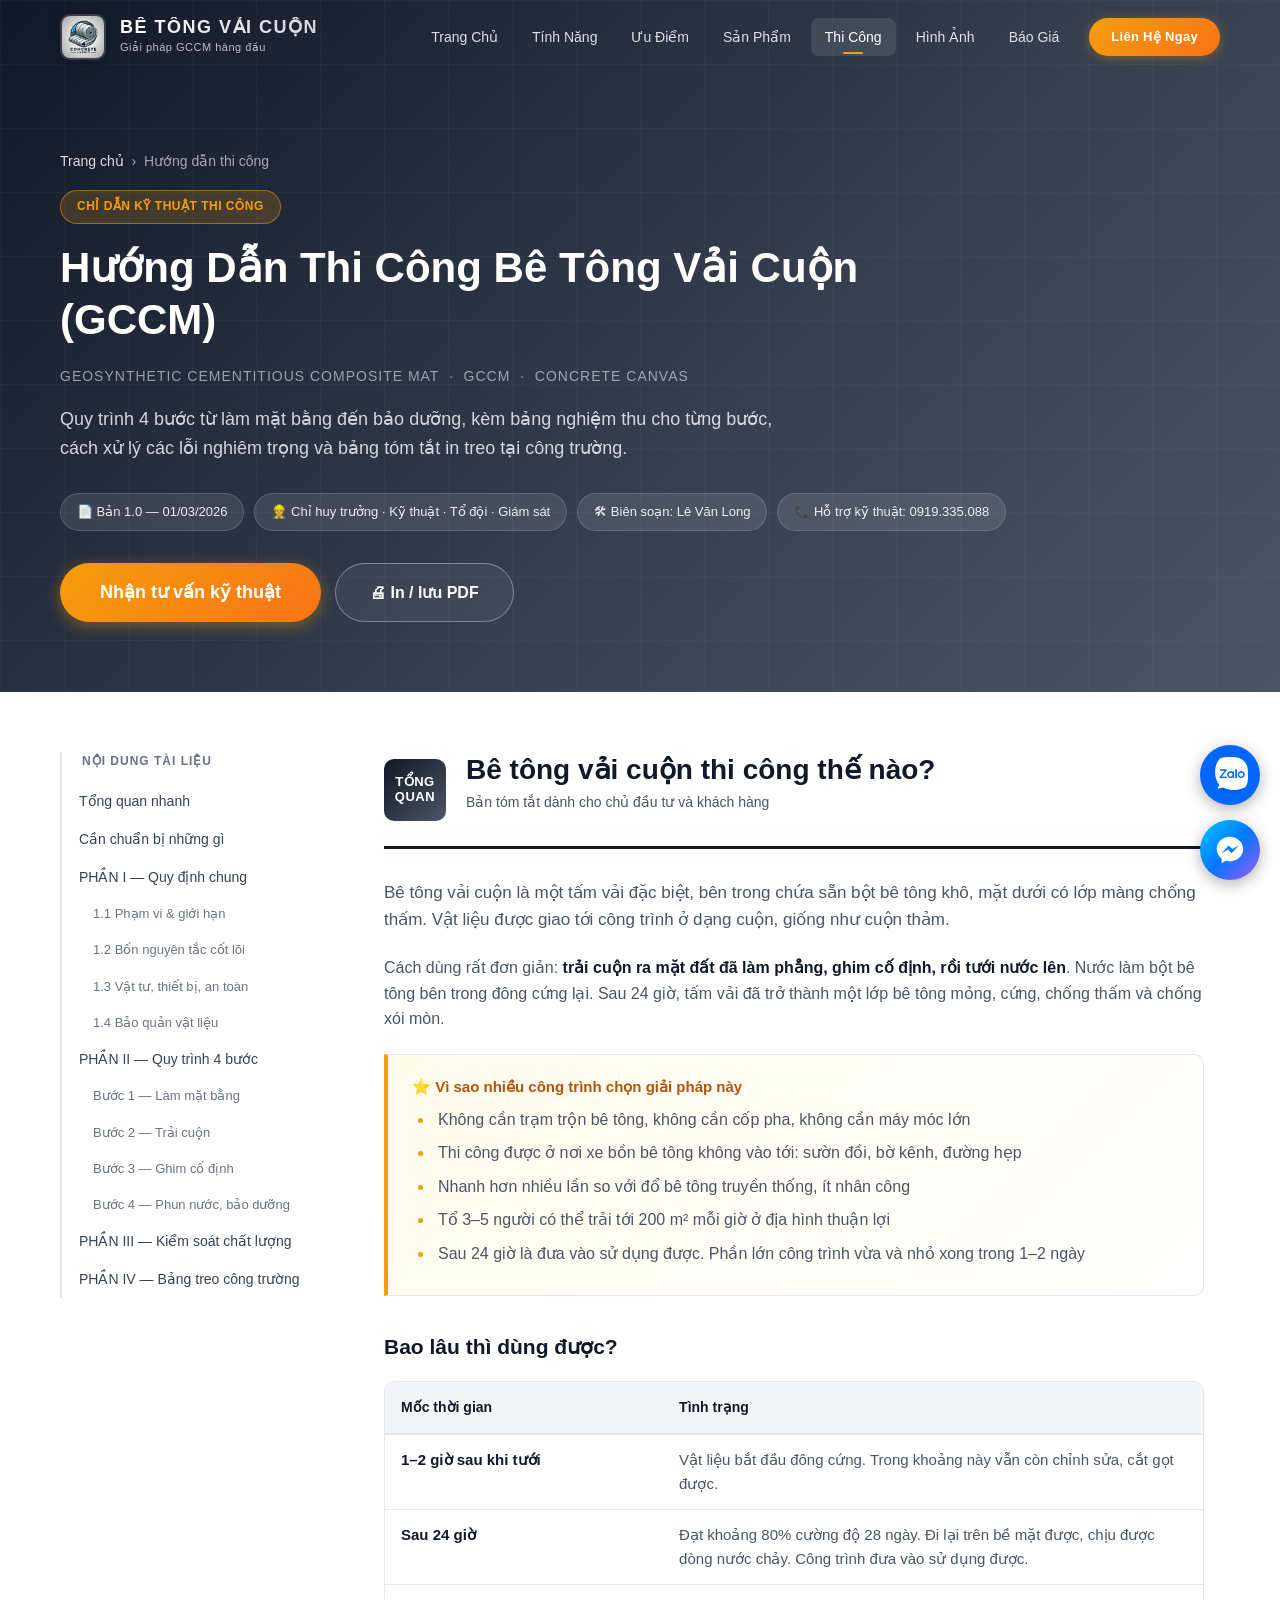
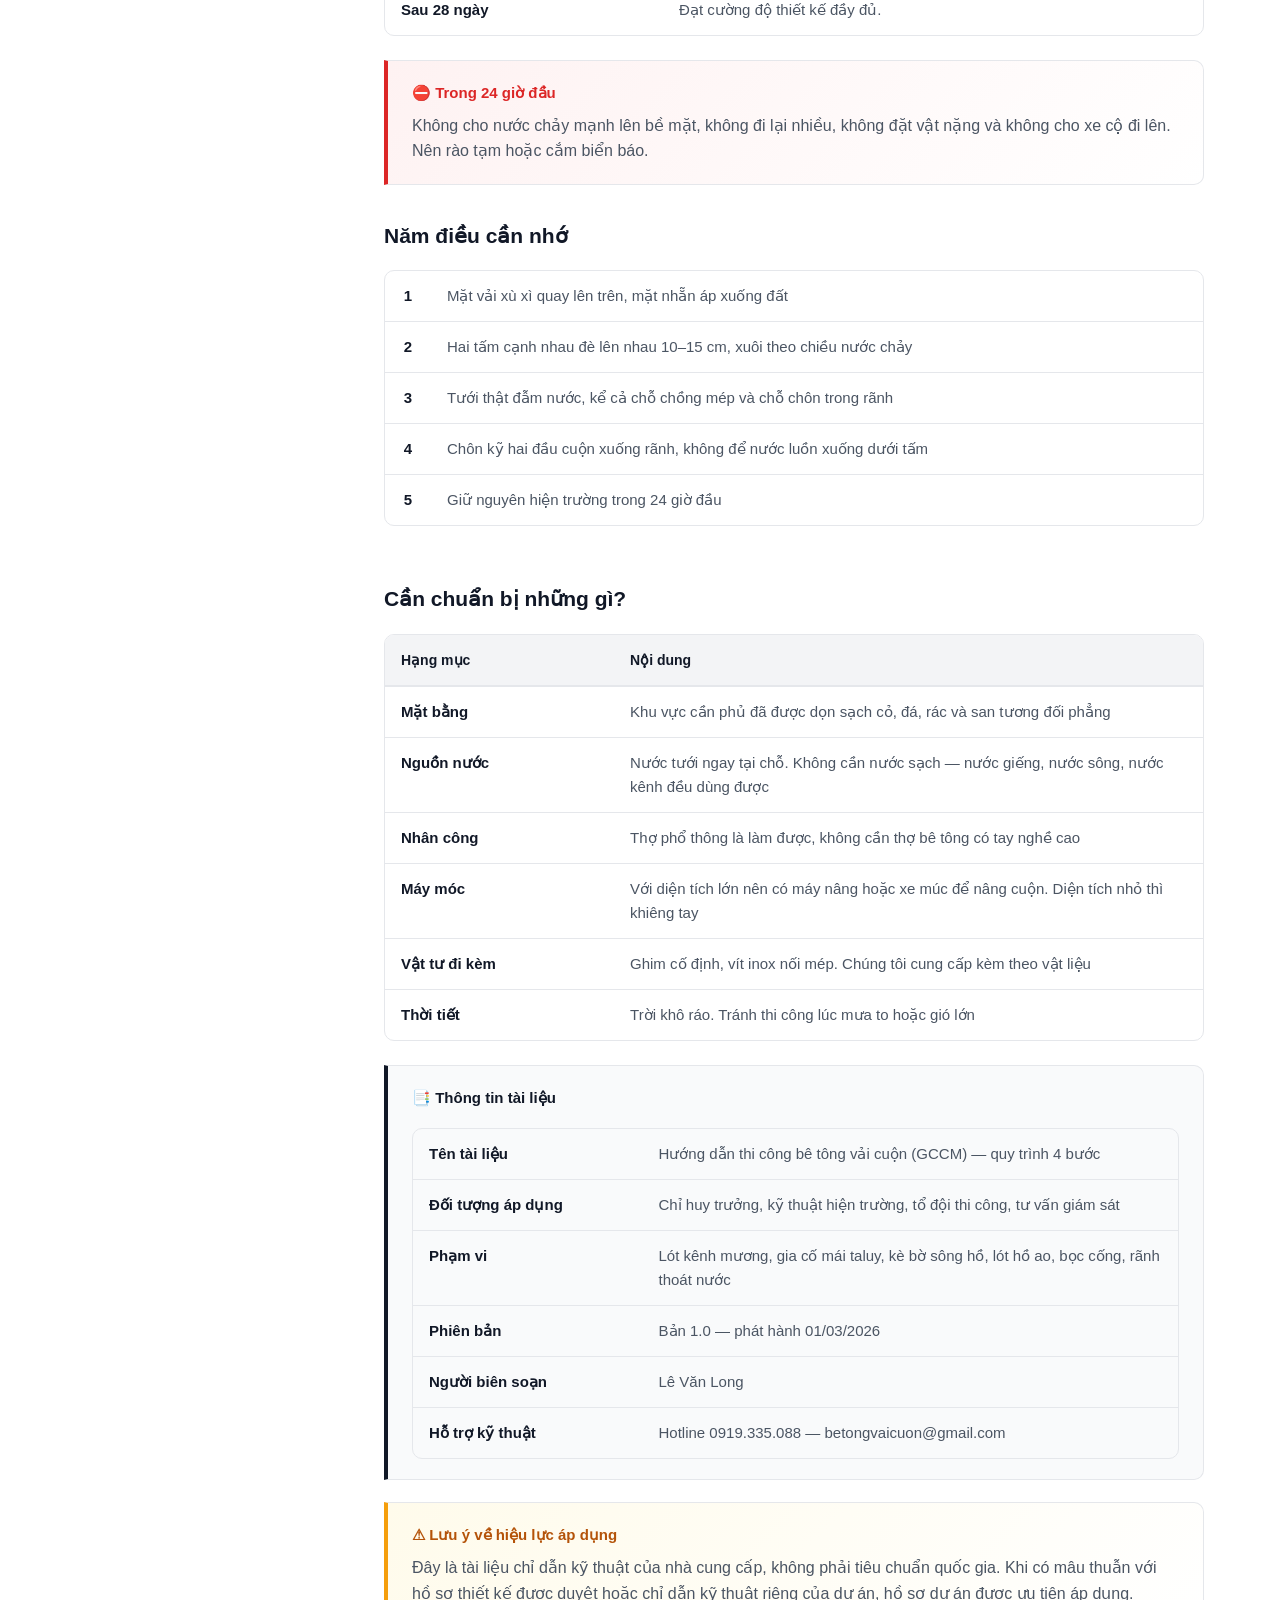
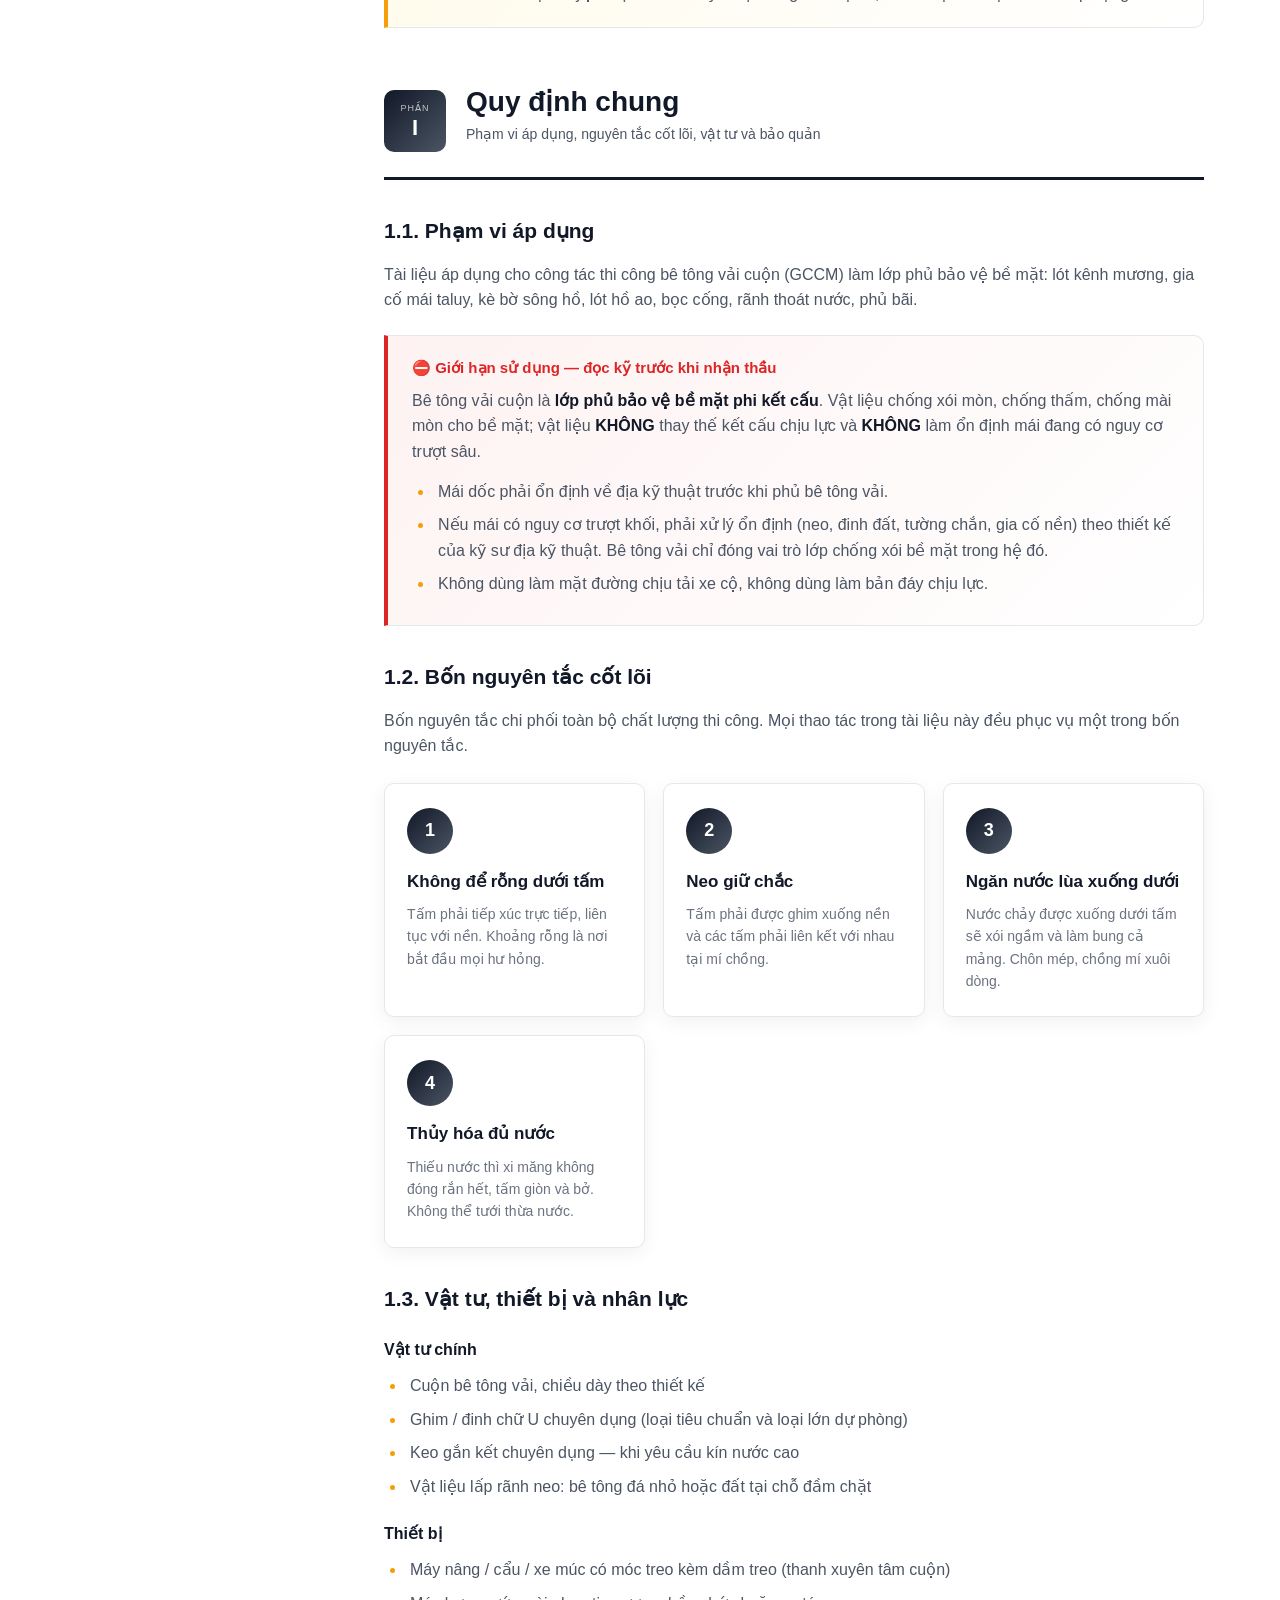
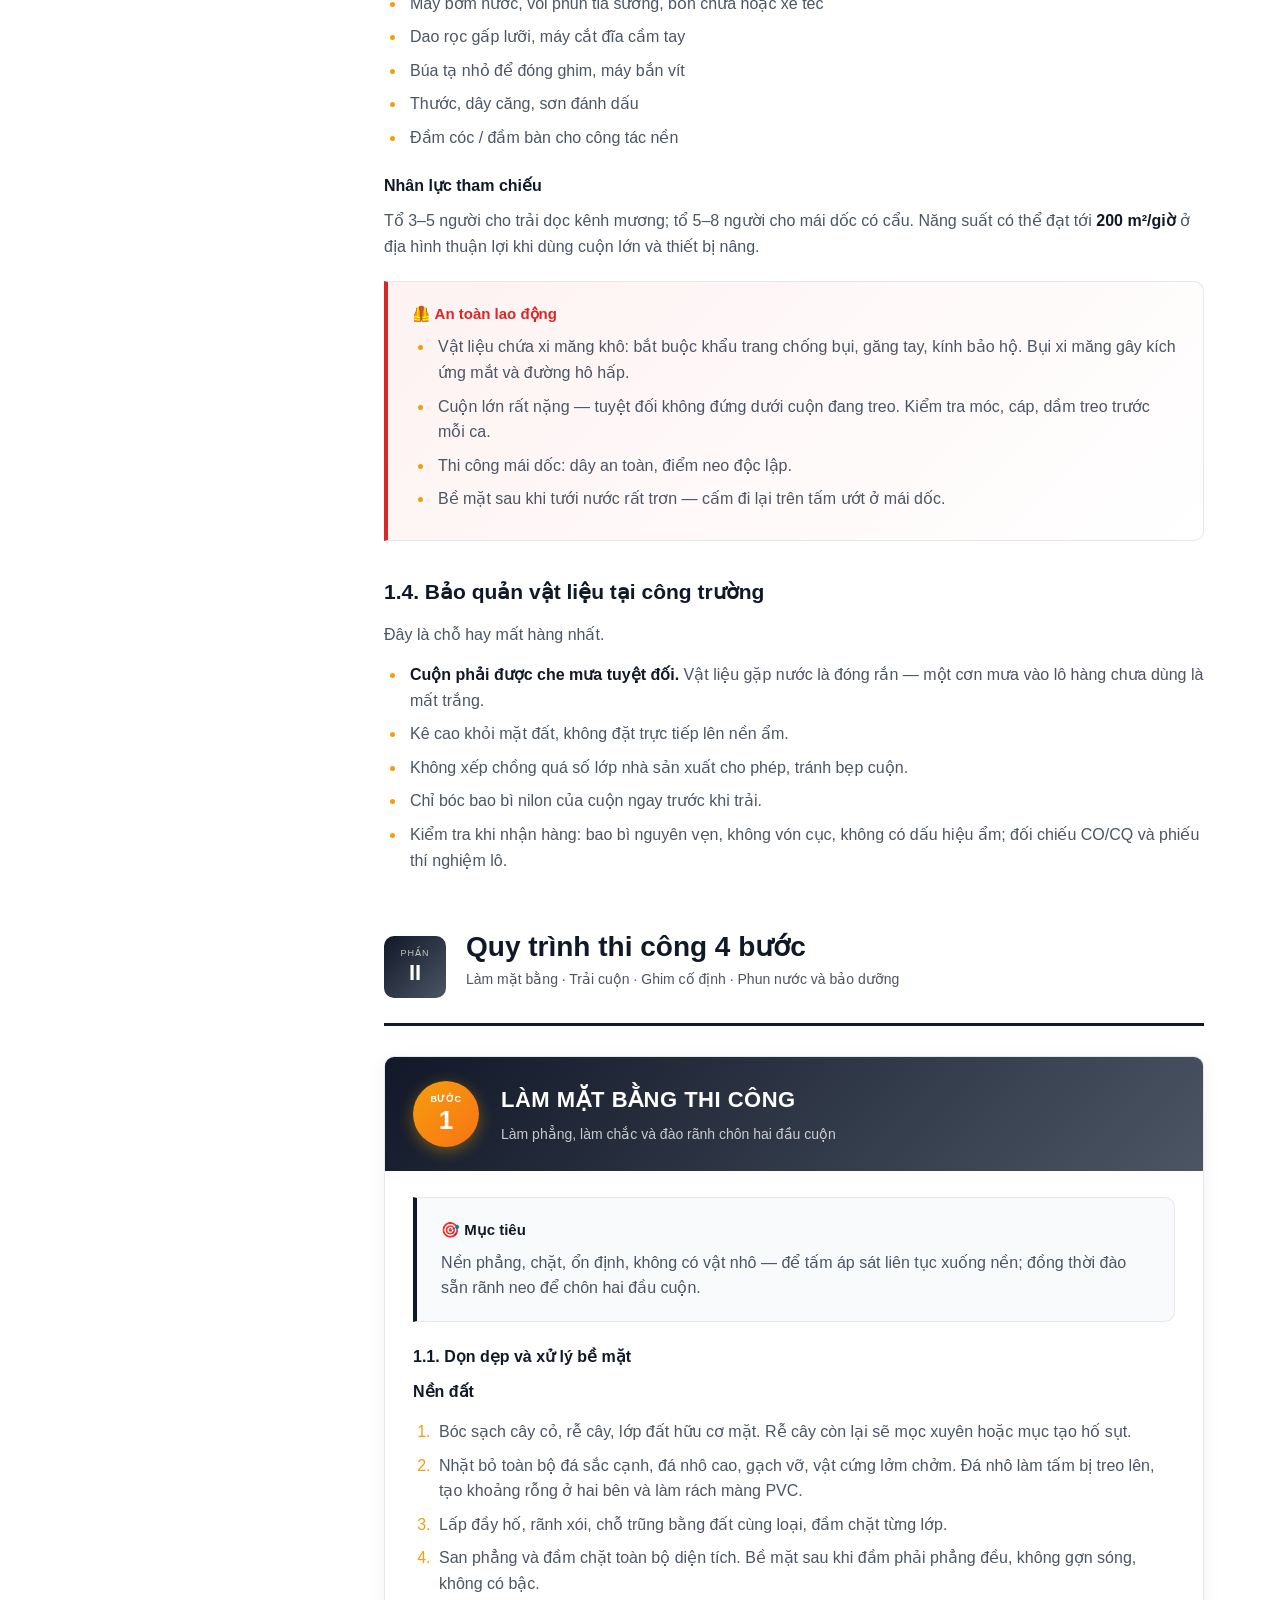
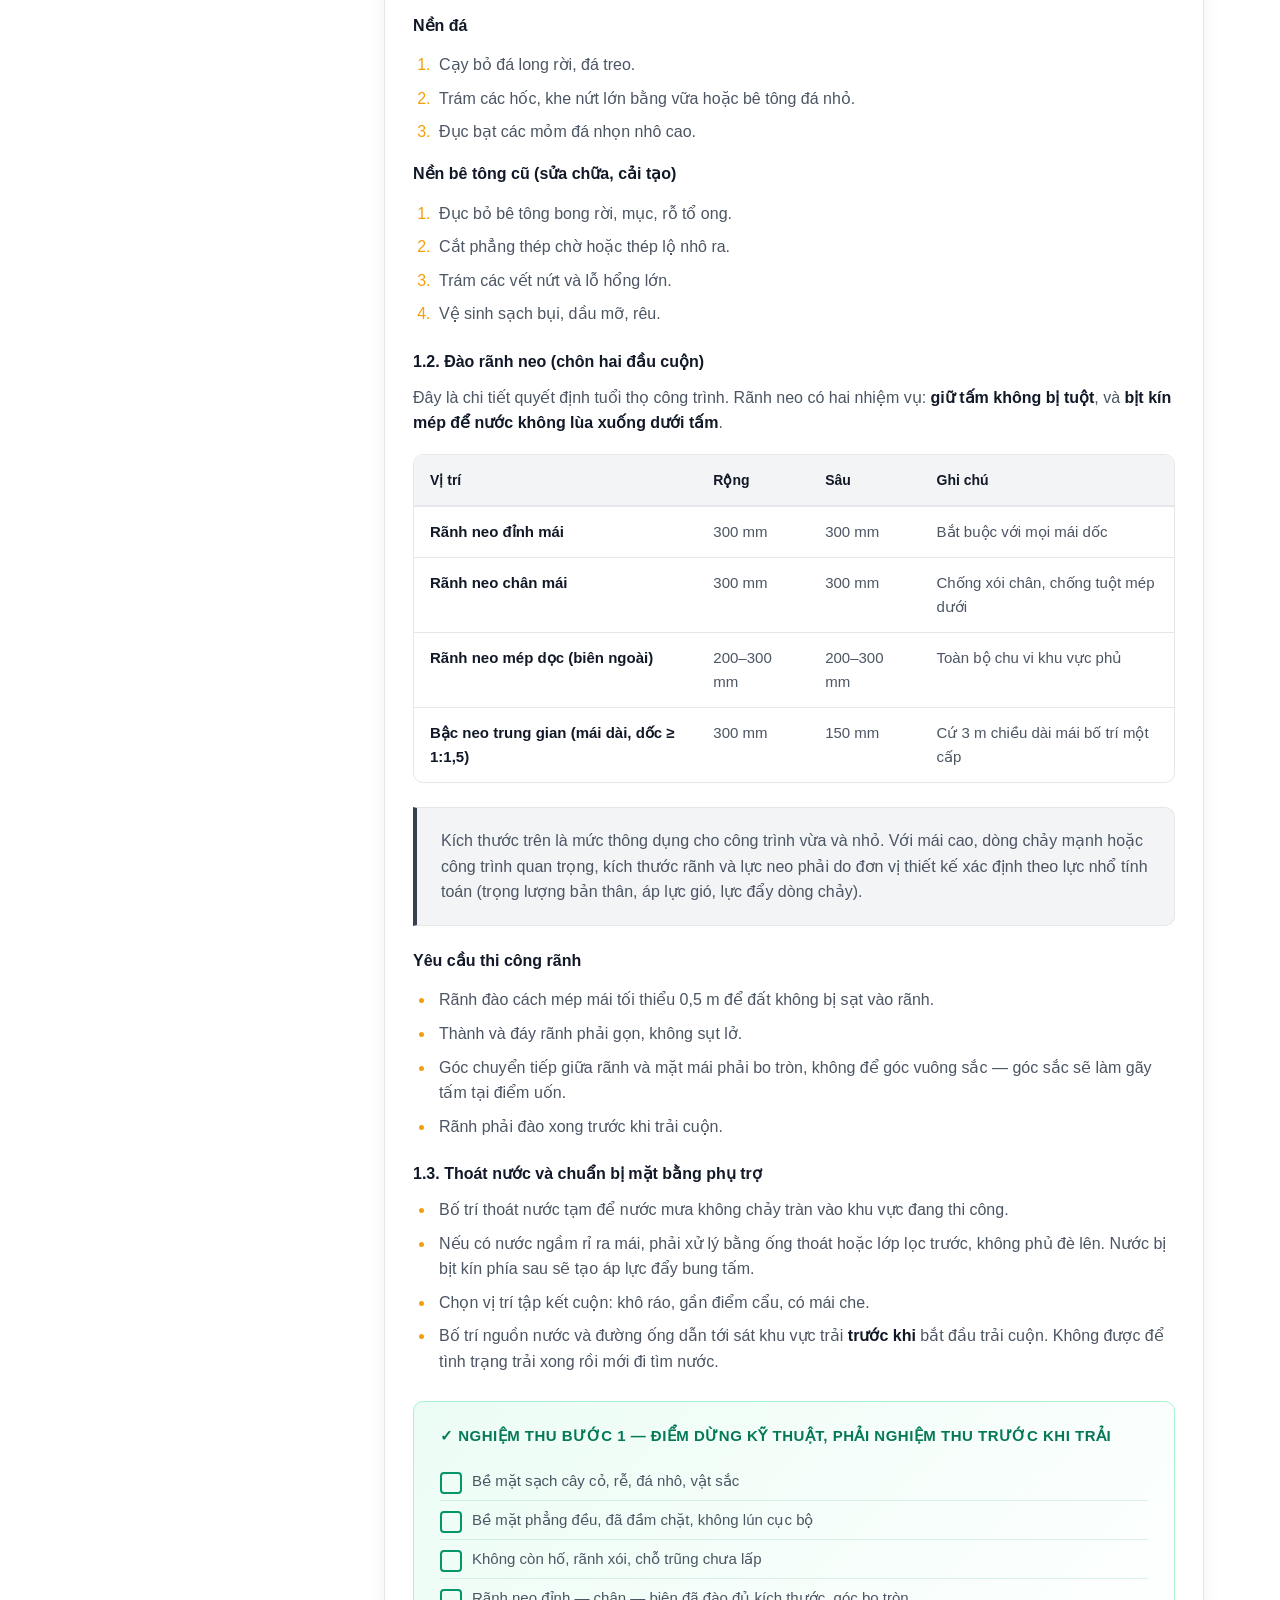
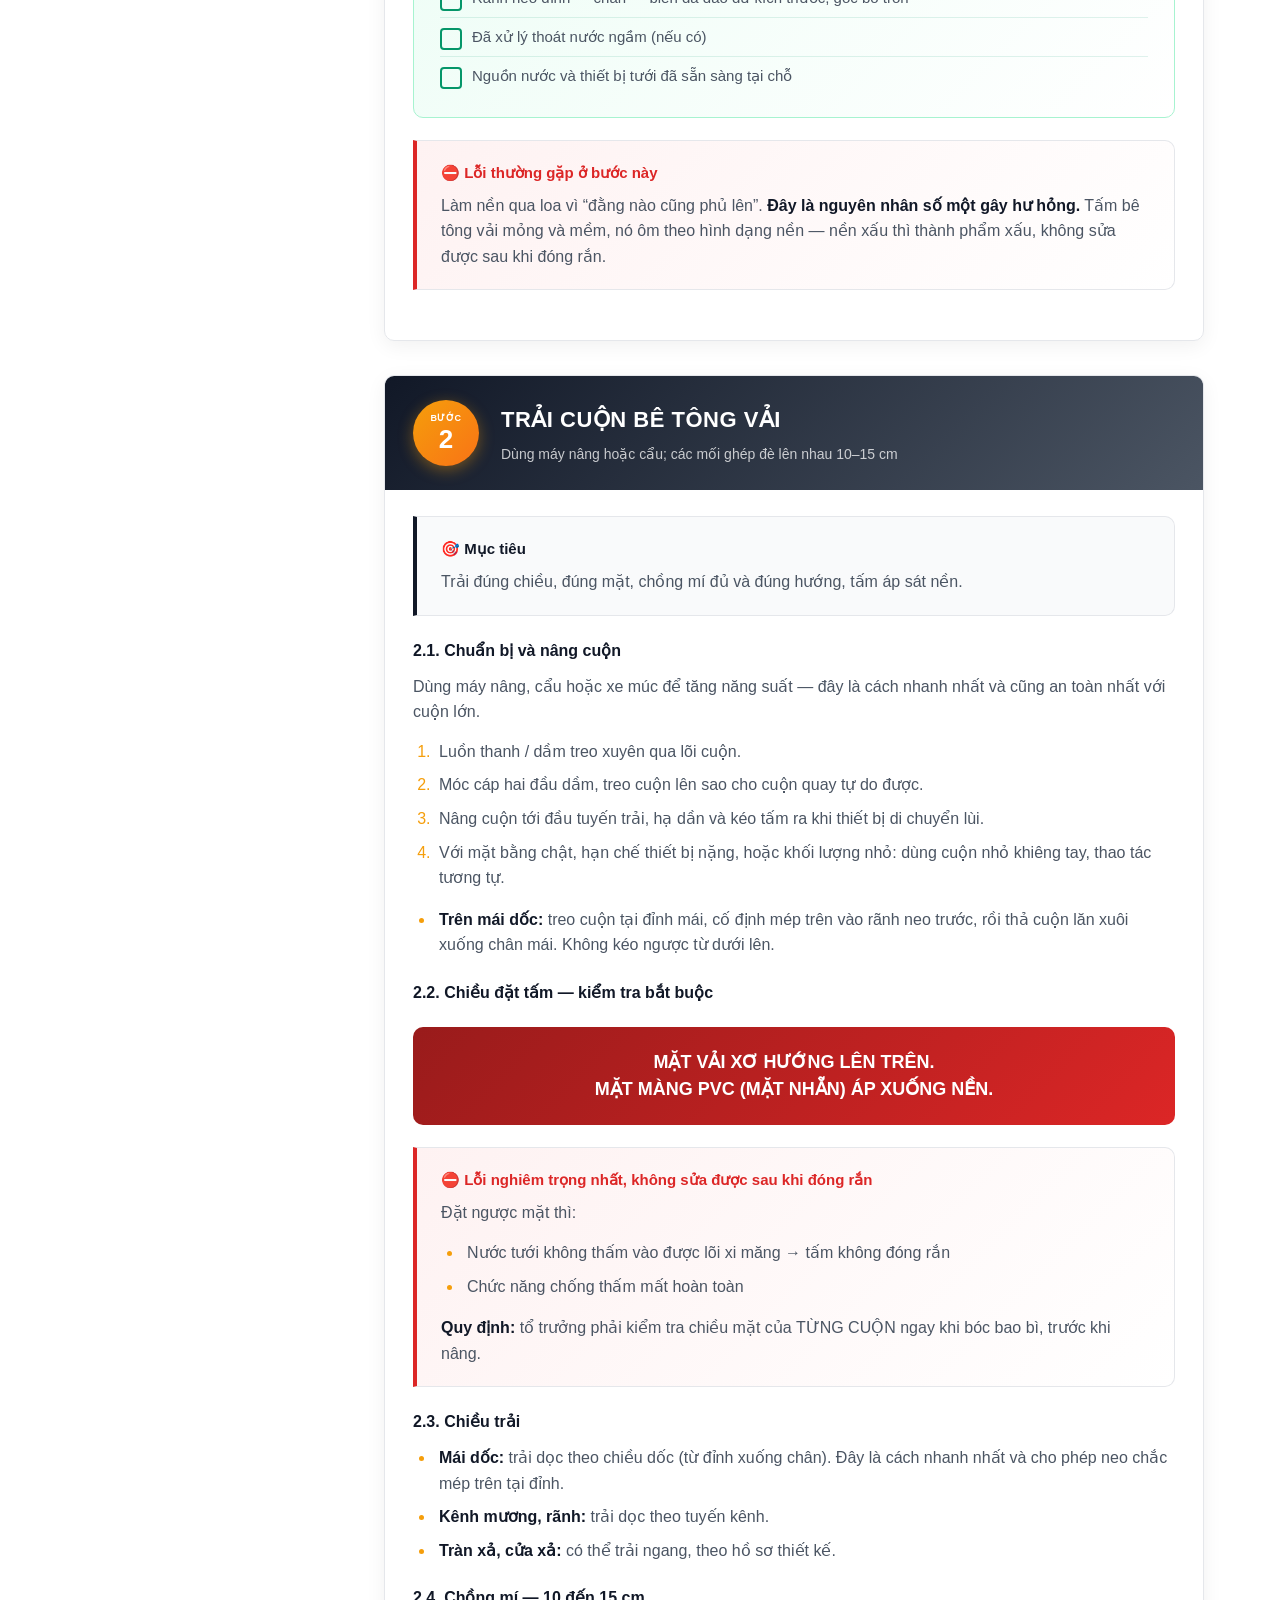
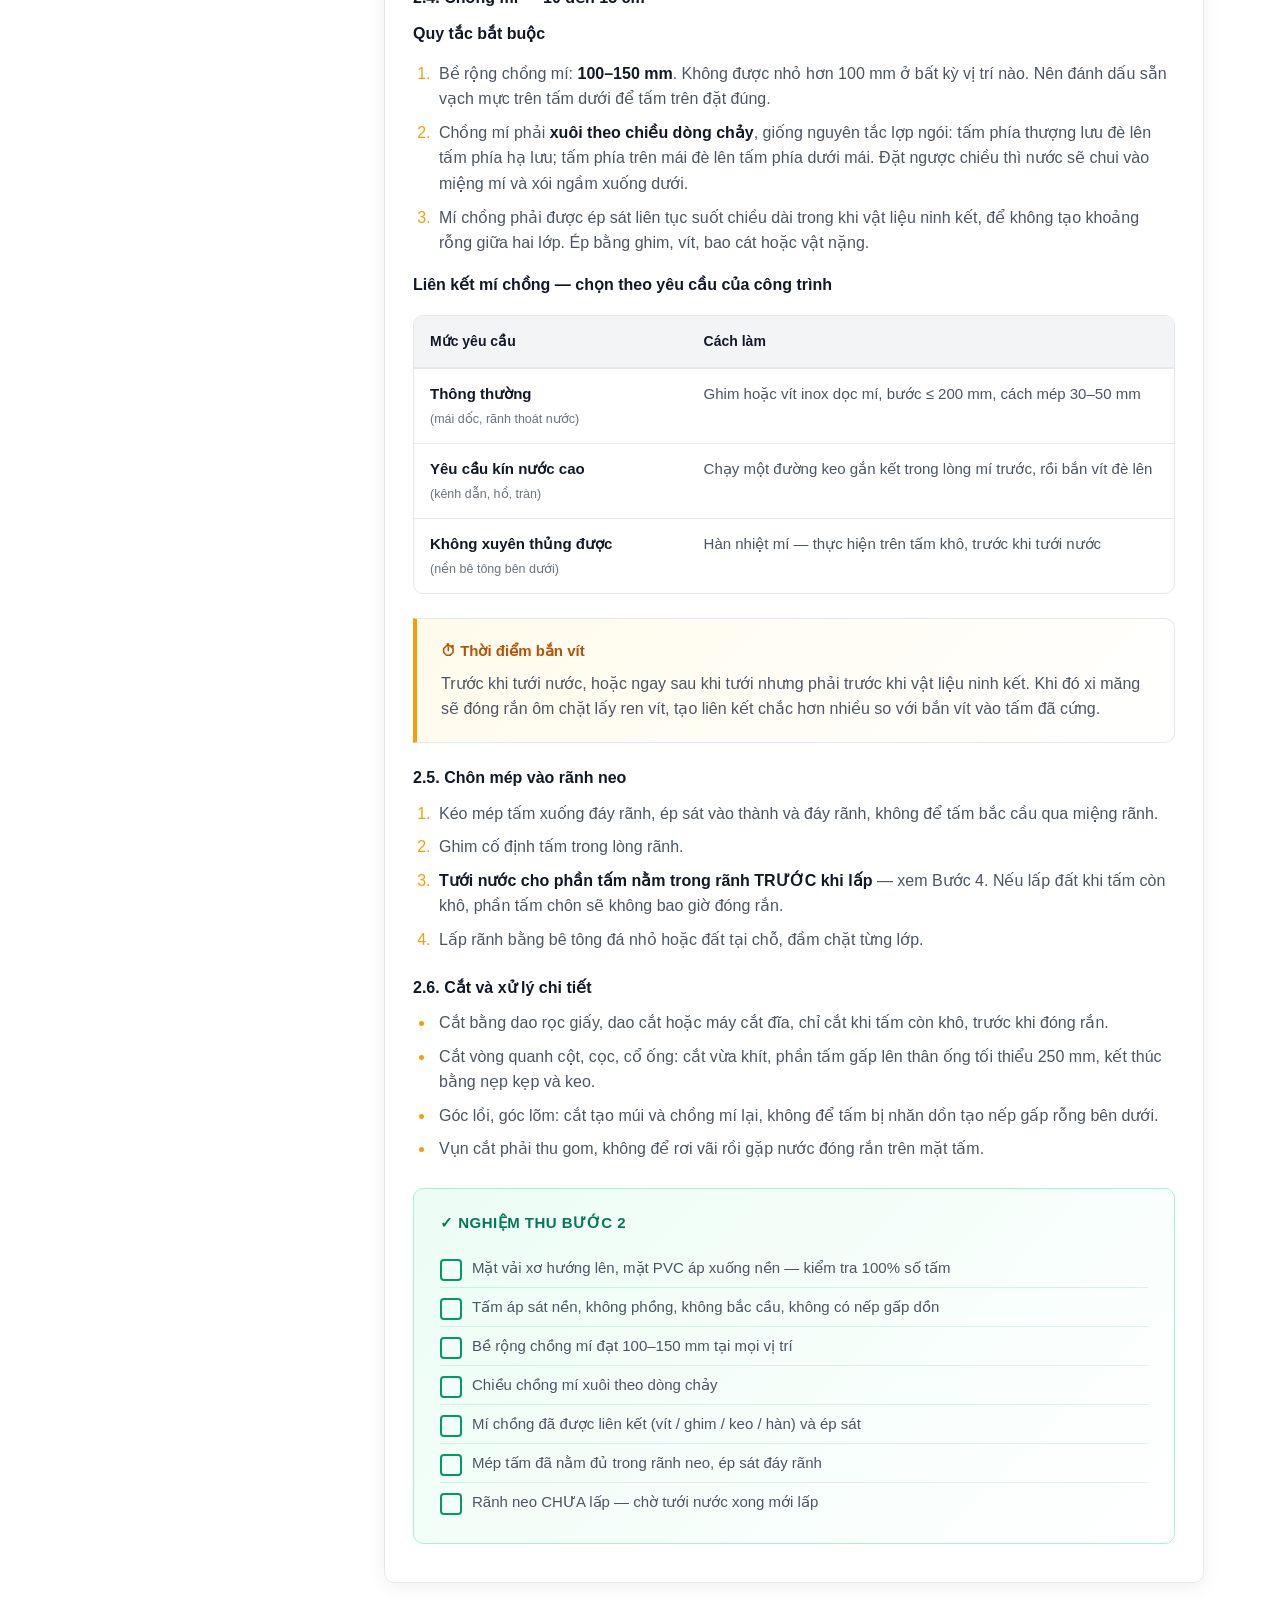
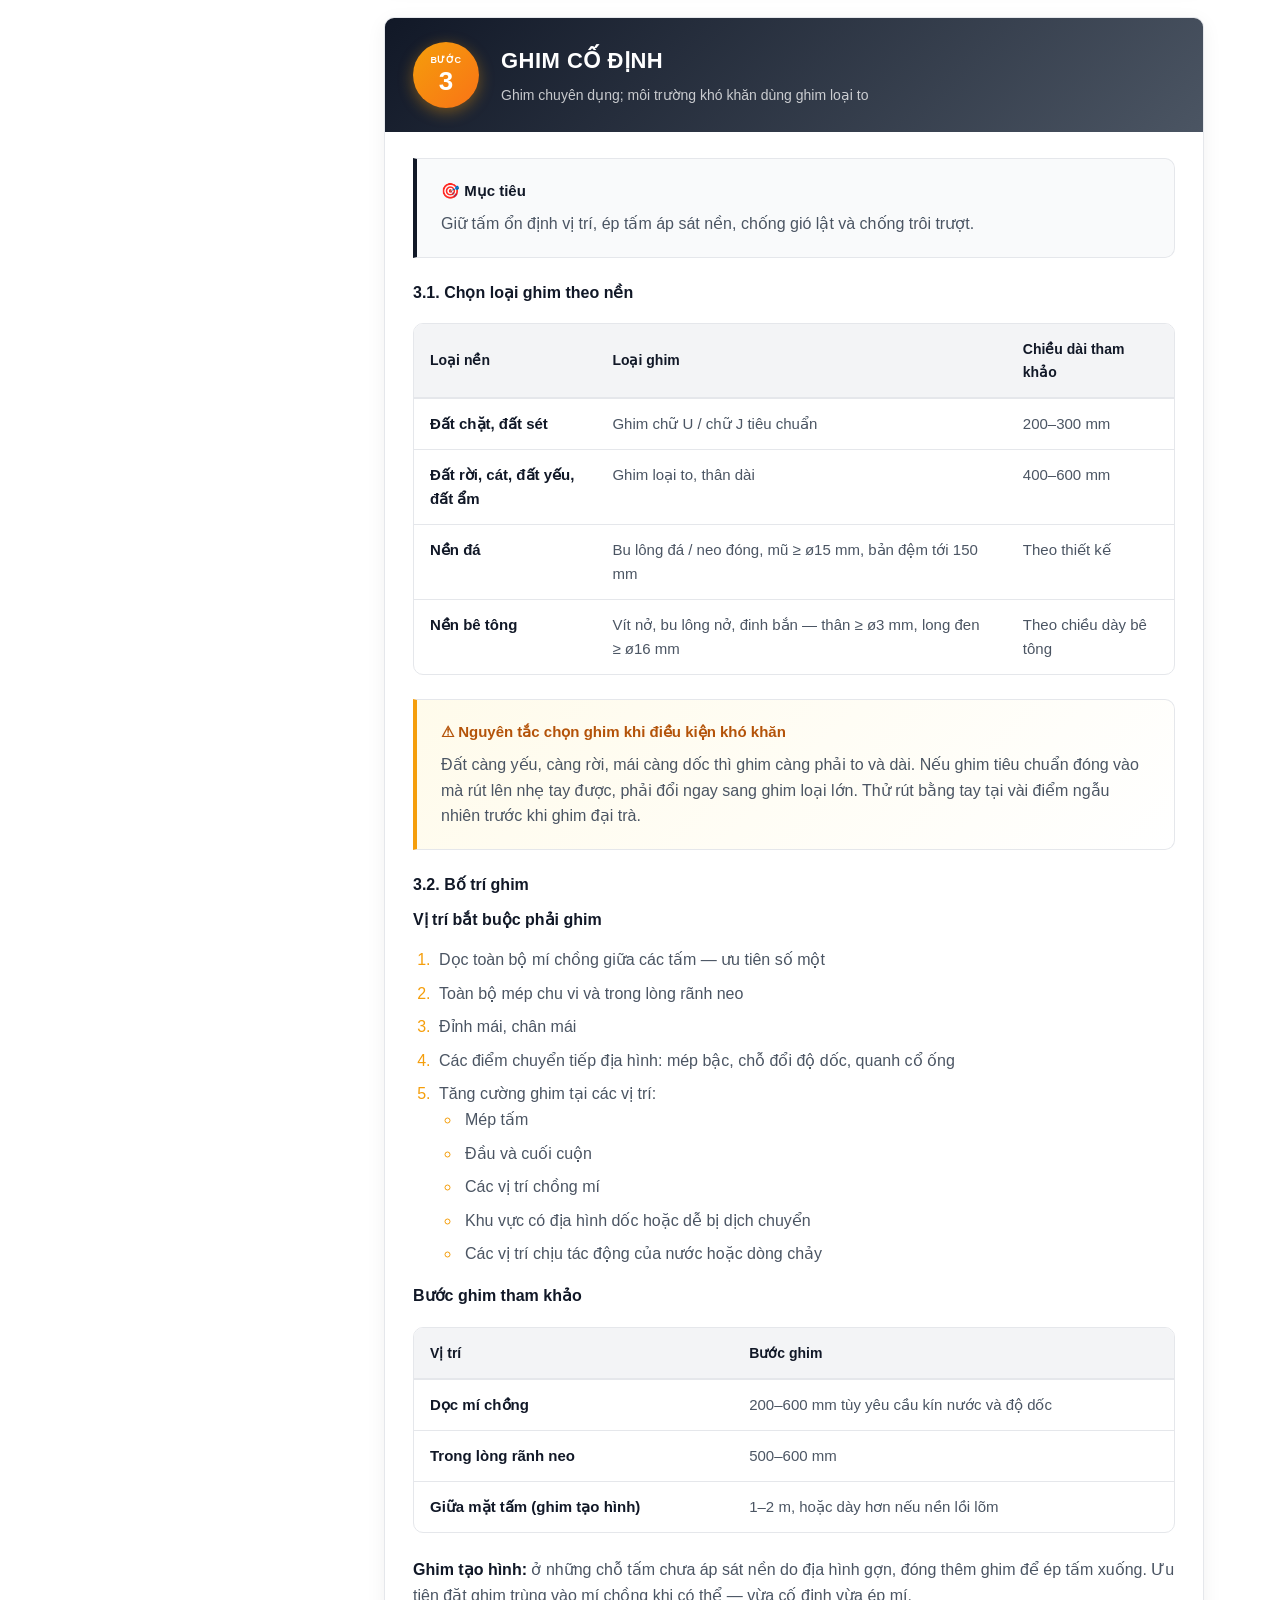
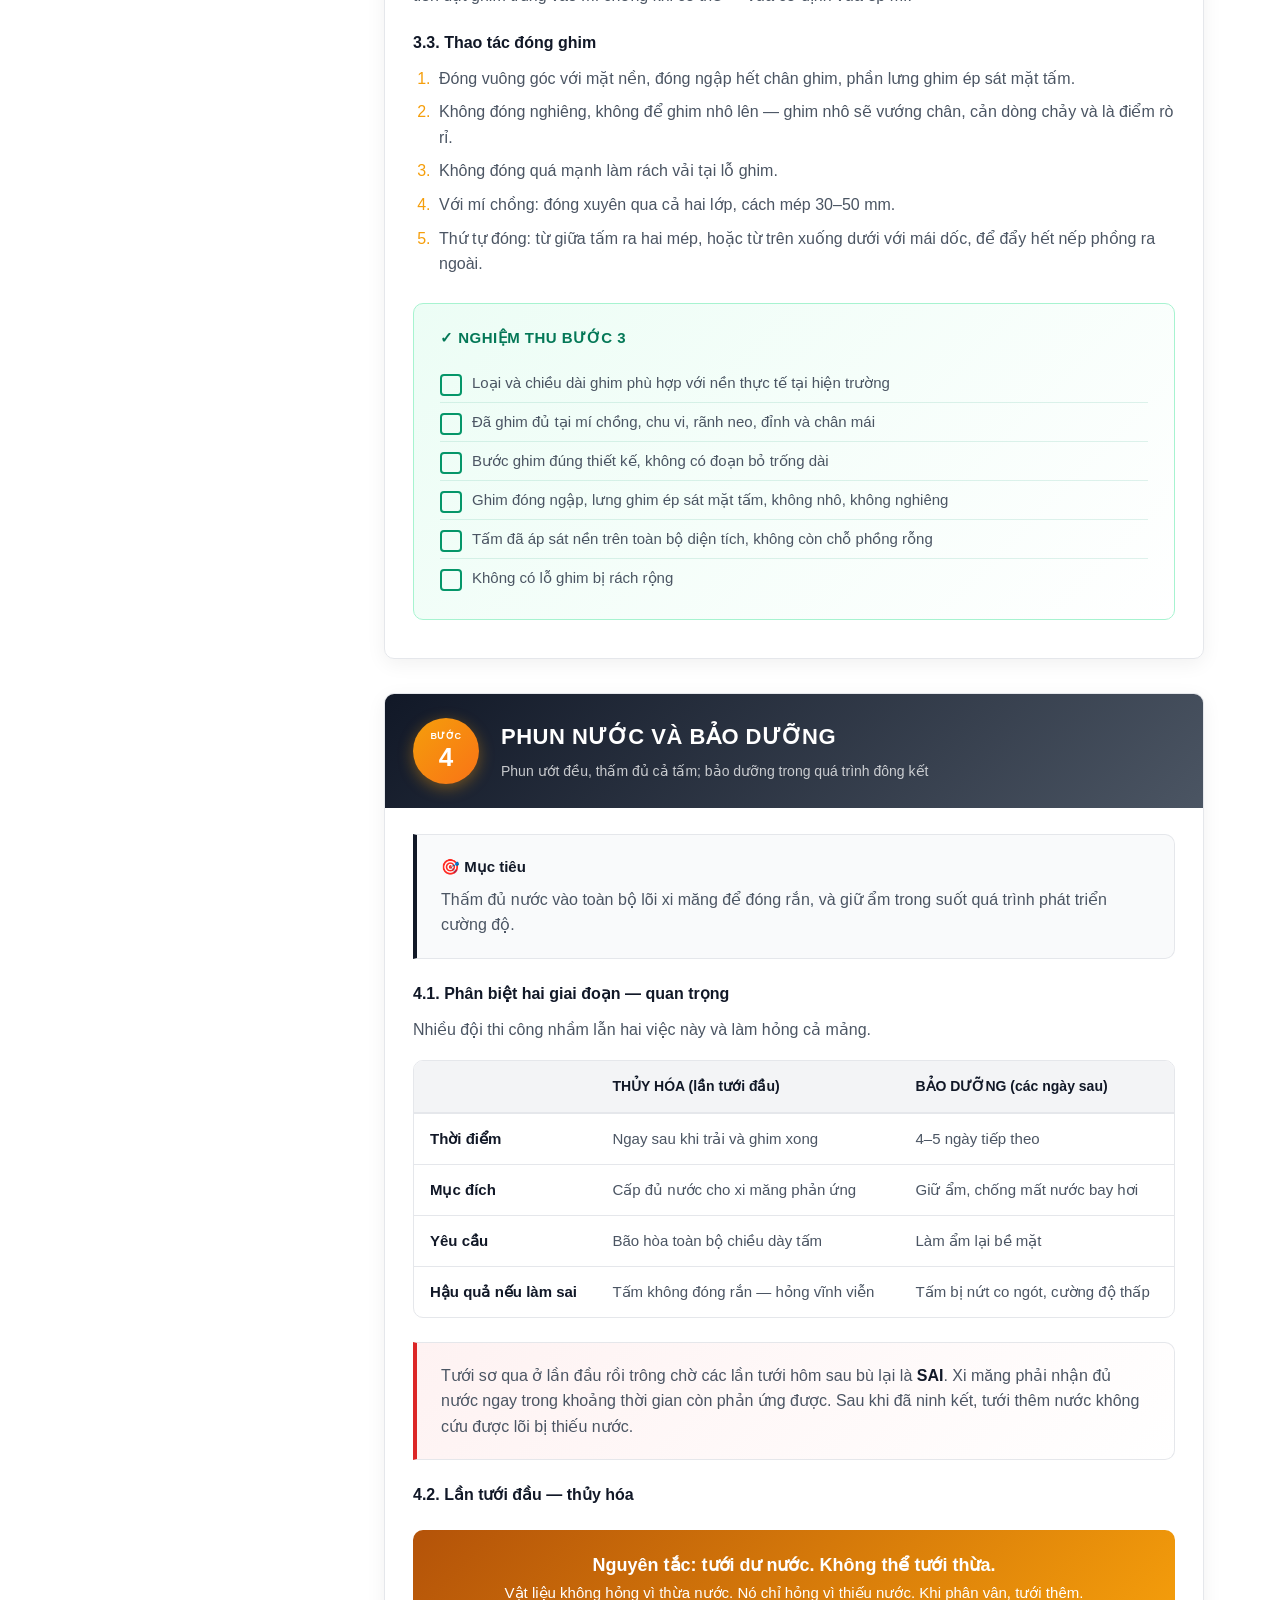
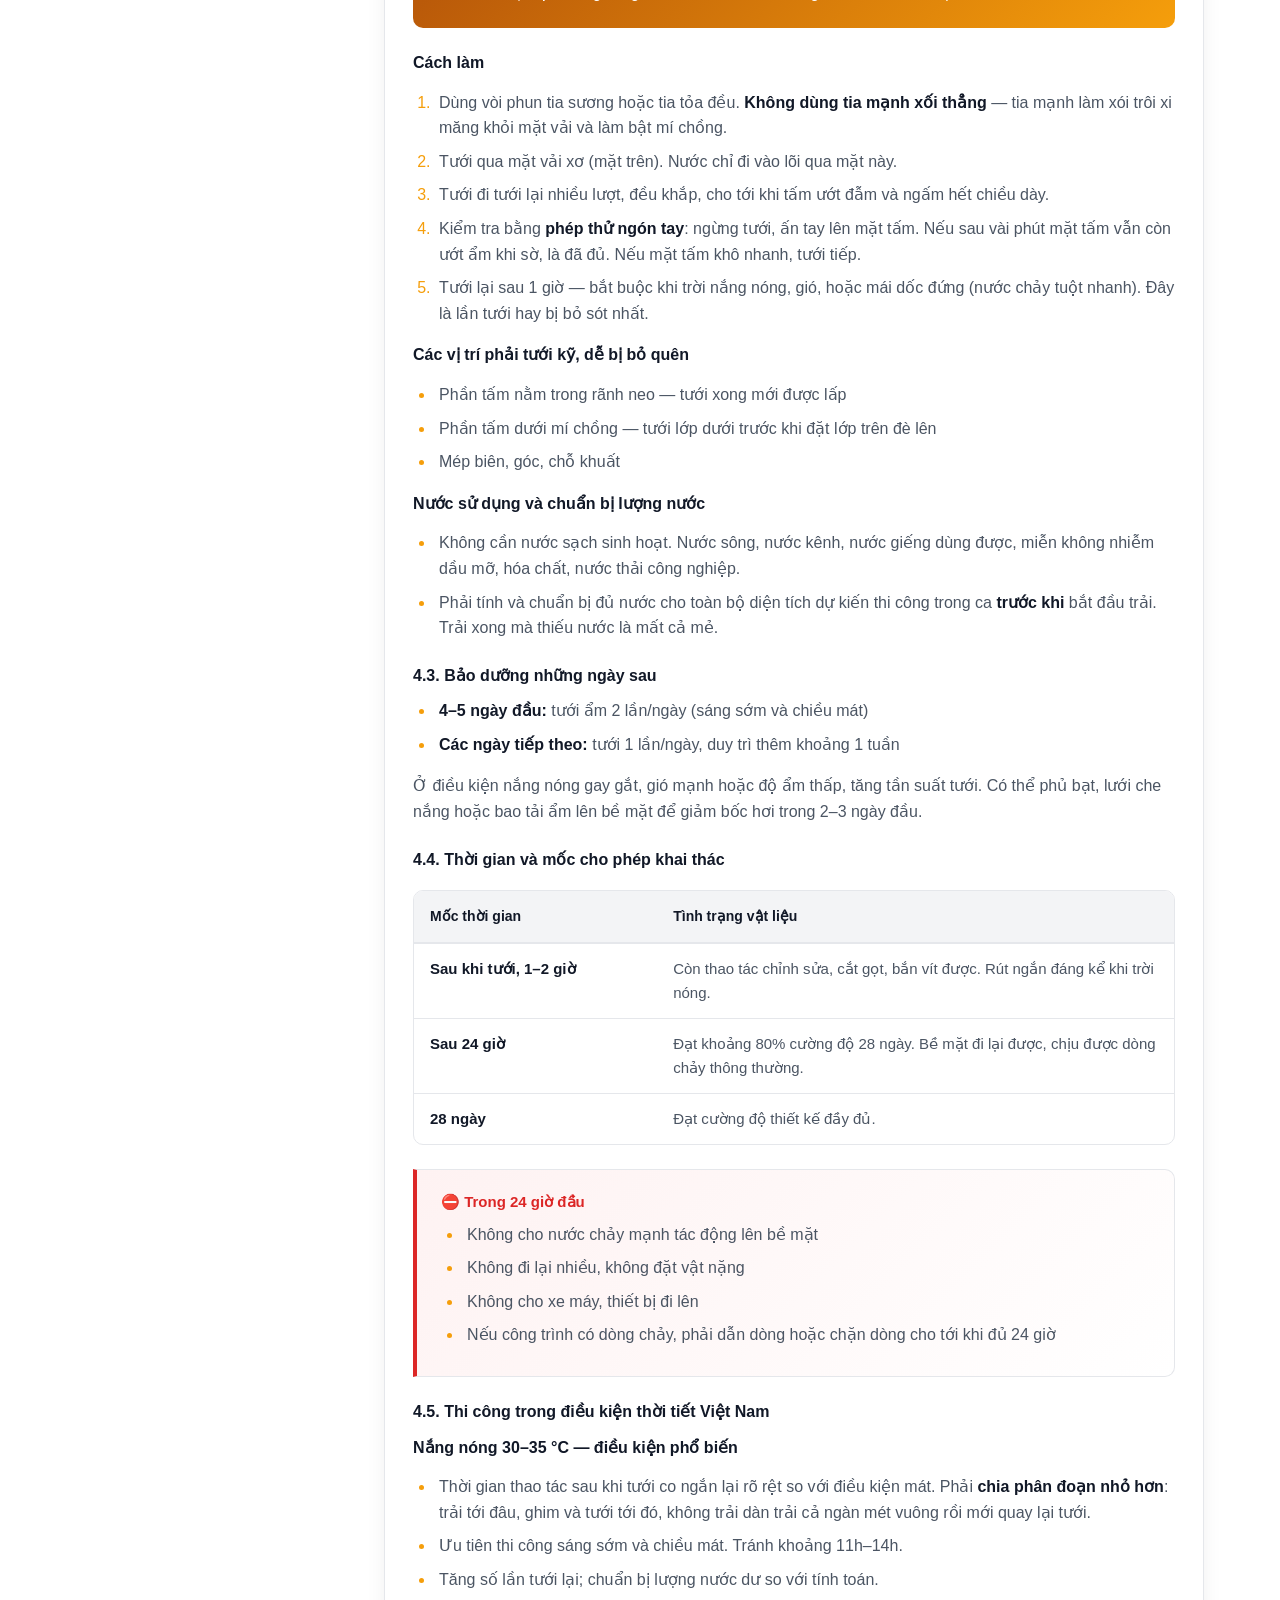
==== commit ff6b1b17: "Đổi số điện thoại" ====
--- a/thi-cong-be-tong-vai-cuon.html
+++ b/thi-cong-be-tong-vai-cuon.html
@@ -166,7 +166,7 @@
                 <span class="gd-chip">📄 Bản 1.0 — 01/03/2026</span>
                 <span class="gd-chip">👷 Chỉ huy trưởng · Kỹ thuật · Tổ đội · Giám sát</span>
                 <span class="gd-chip">🛠 Biên soạn: Lê Văn Long</span>
-                <span class="gd-chip">📞 Hỗ trợ kỹ thuật: 094.345.2386</span>
+                <span class="gd-chip">📞 Hỗ trợ kỹ thuật: 0919.335.088</span>
             </div>
             <div class="gd-hero-actions">
                 <a href="index.html#contact" class="cta-button">Nhận tư vấn kỹ thuật</a>
@@ -371,7 +371,7 @@
                                         </tr>
                                         <tr>
                                             <td>Hỗ trợ kỹ thuật</td>
-                                            <td>Hotline 094.345.2386 — betongvaicuon@gmail.com</td>
+                                            <td>Hotline 0919.335.088 — betongvaicuon@gmail.com</td>
                                         </tr>
                                     </tbody>
                                 </table>
@@ -1265,7 +1265,7 @@
                         </div>
 
                         <p style="text-align:center;margin-top:22px;color:#6b7280">
-                            Hỗ trợ kỹ thuật hiện trường: <strong>094.345.2386</strong> — betongvaicuon@gmail.com
+                            Hỗ trợ kỹ thuật hiện trường: <strong>0919.335.088</strong> — betongvaicuon@gmail.com
                         </p>
                     </section>
 
@@ -1285,7 +1285,7 @@
             </p>
             <div class="gd-hero-actions">
                 <a href="index.html#contact" class="cta-button">Liên hệ tư vấn</a>
-                <a href="tel:0943452386" class="gd-btn-ghost">📞 094.345.2386</a>
+                <a href="tel:0943452386" class="gd-btn-ghost">📞 0919.335.088</a>
                 <a href="index.html#catalogue" class="gd-btn-ghost">Xem sản phẩm</a>
             </div>
         </div>
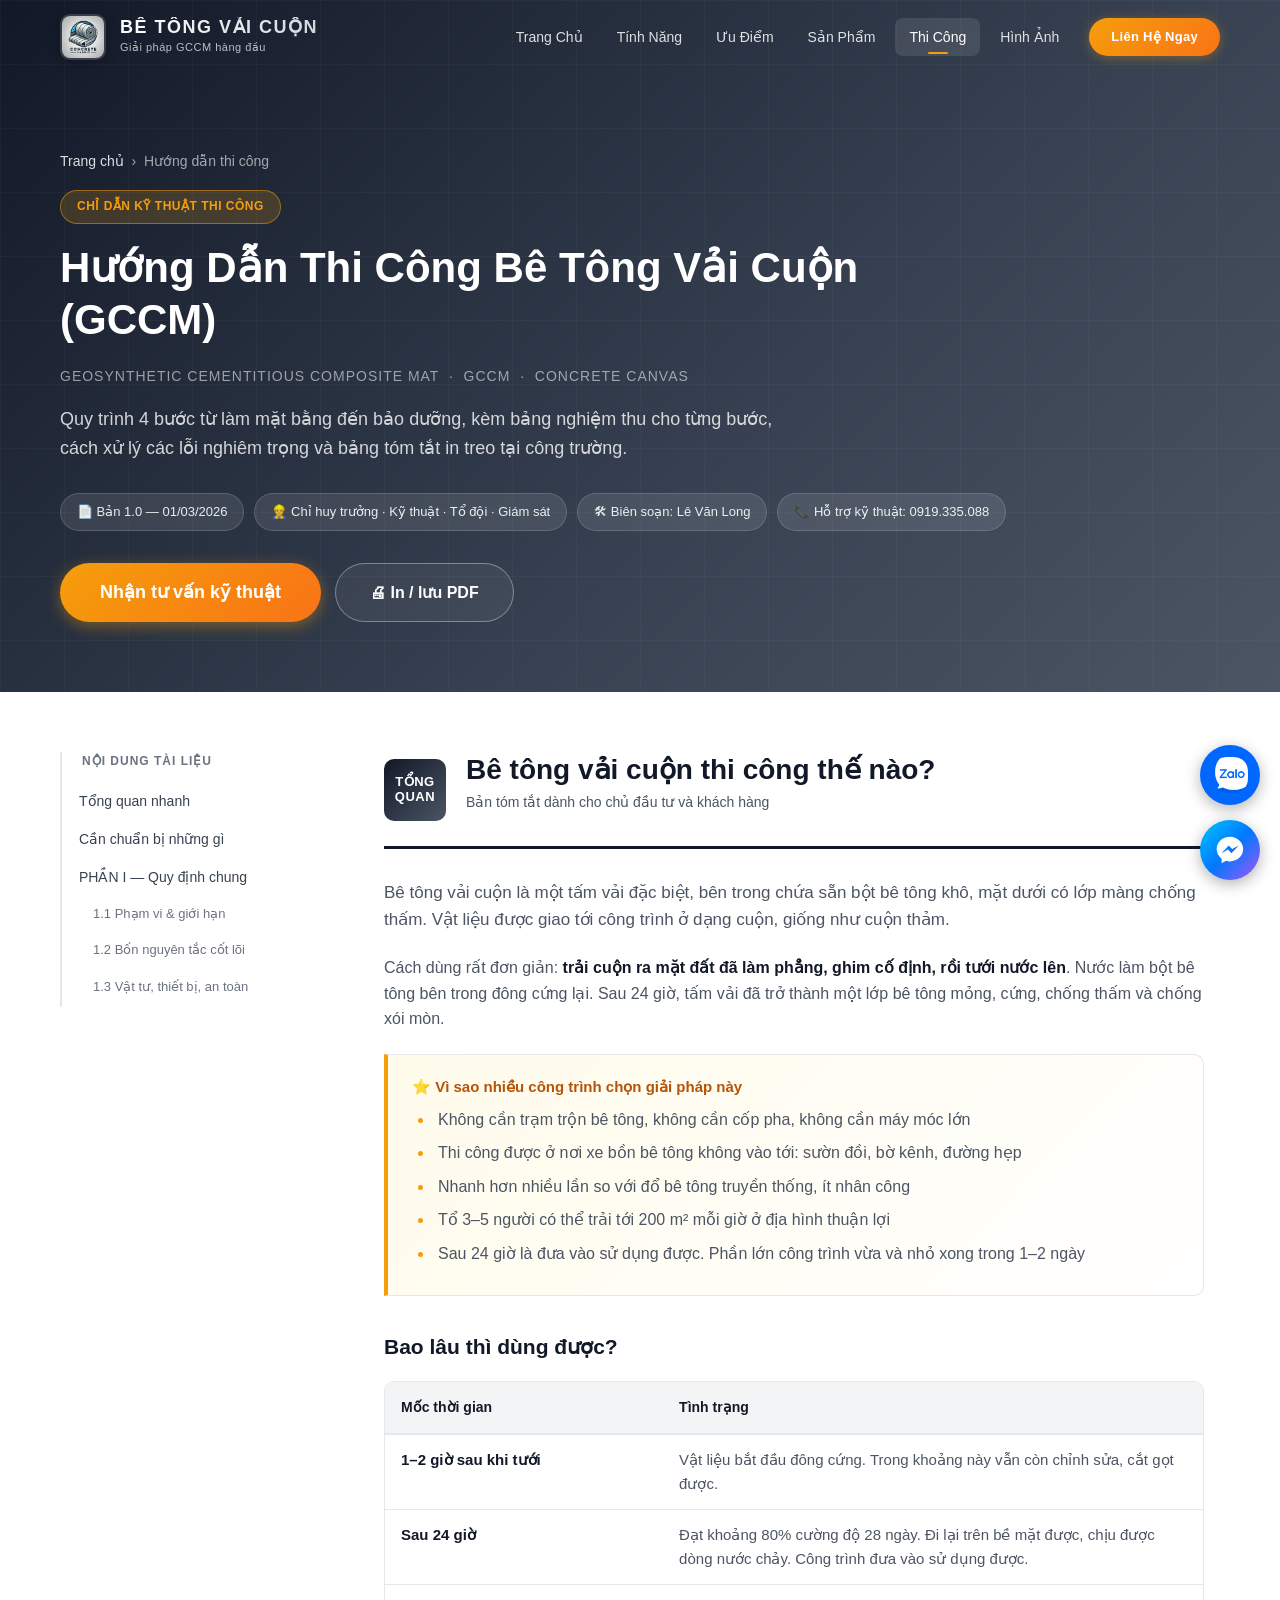
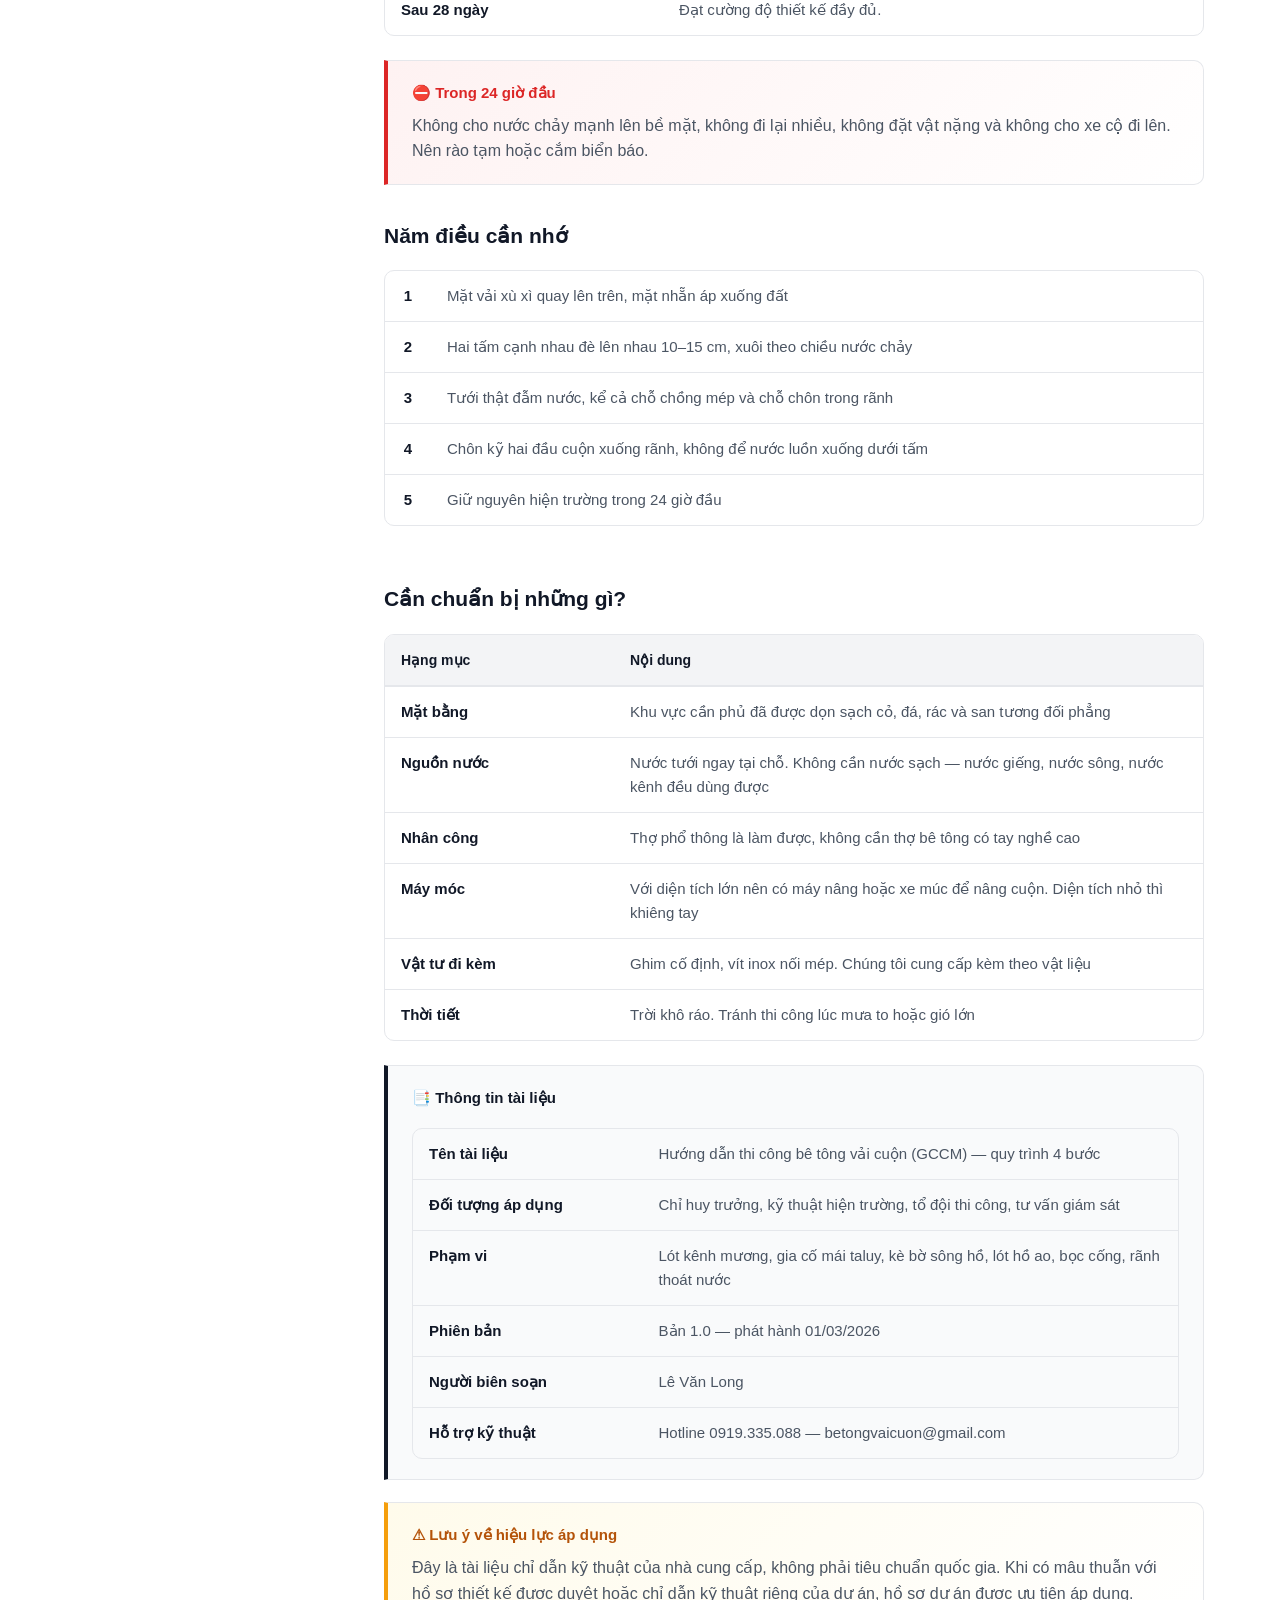
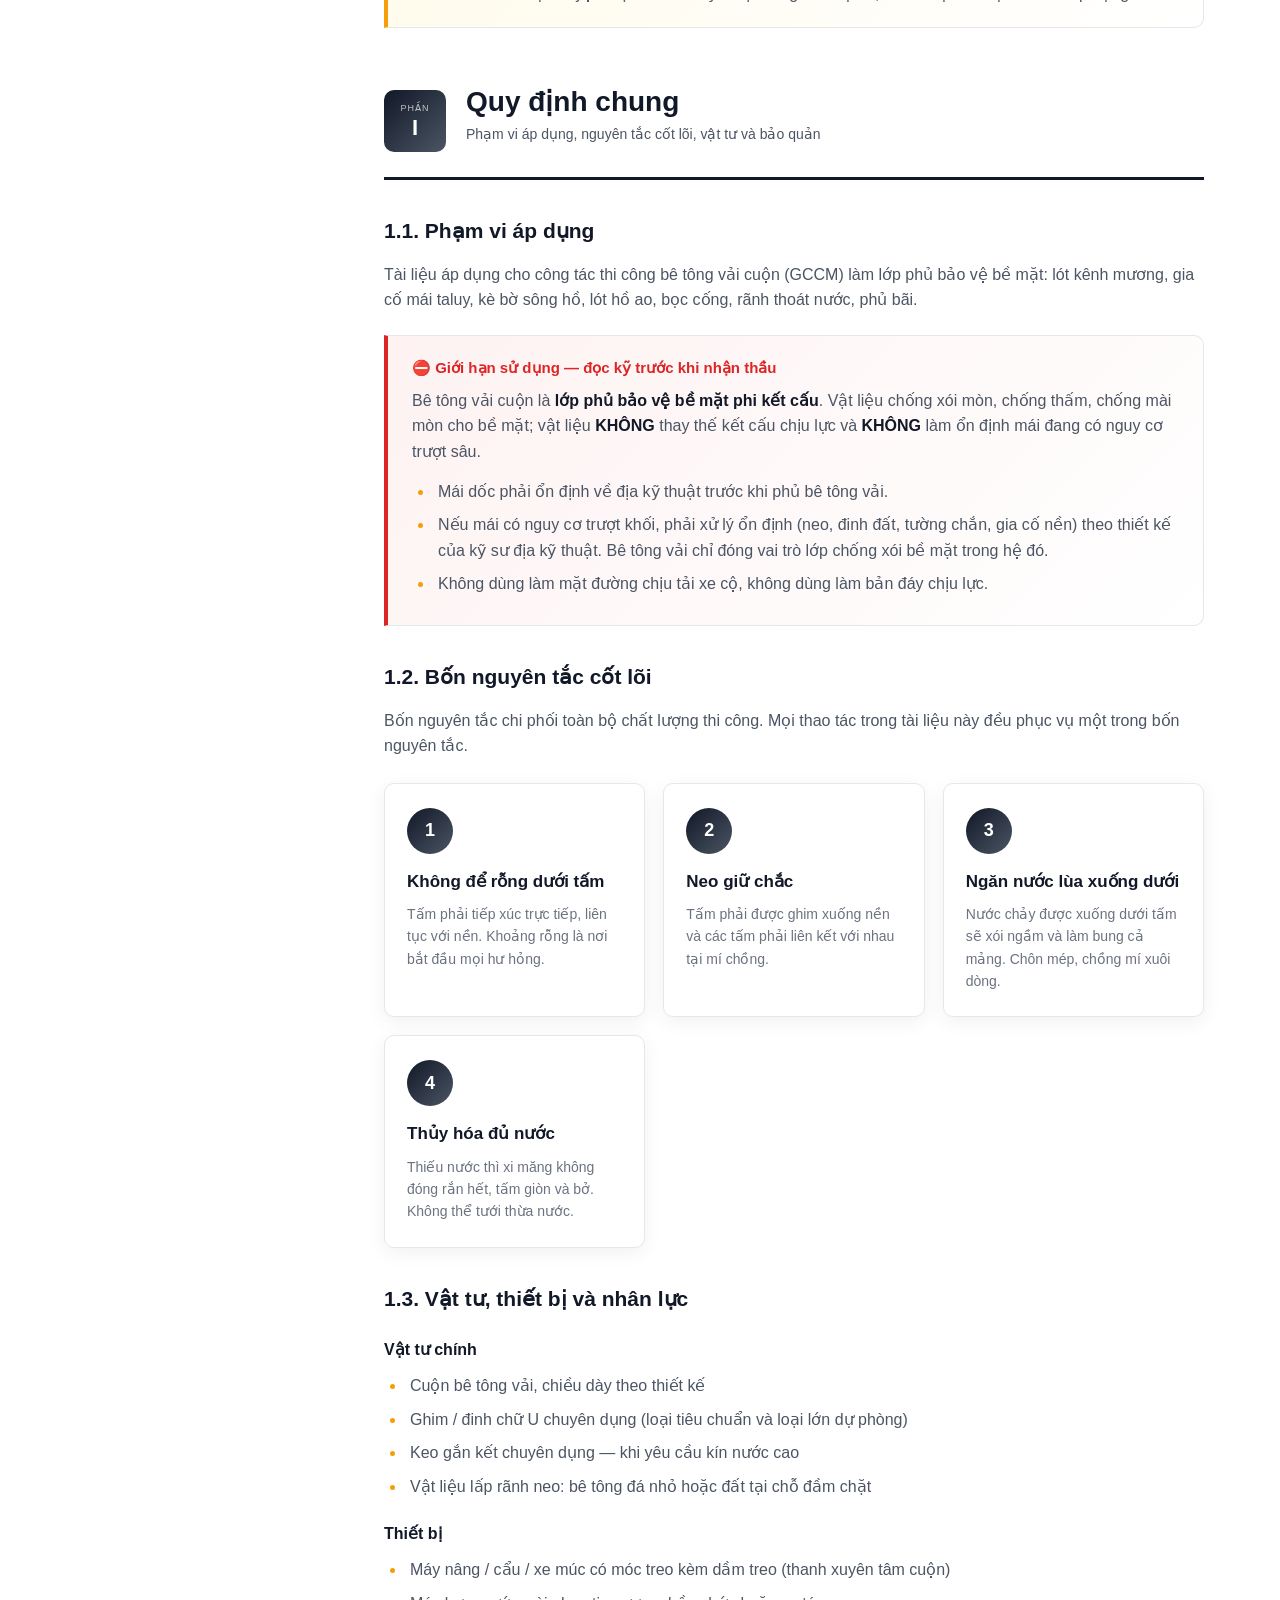
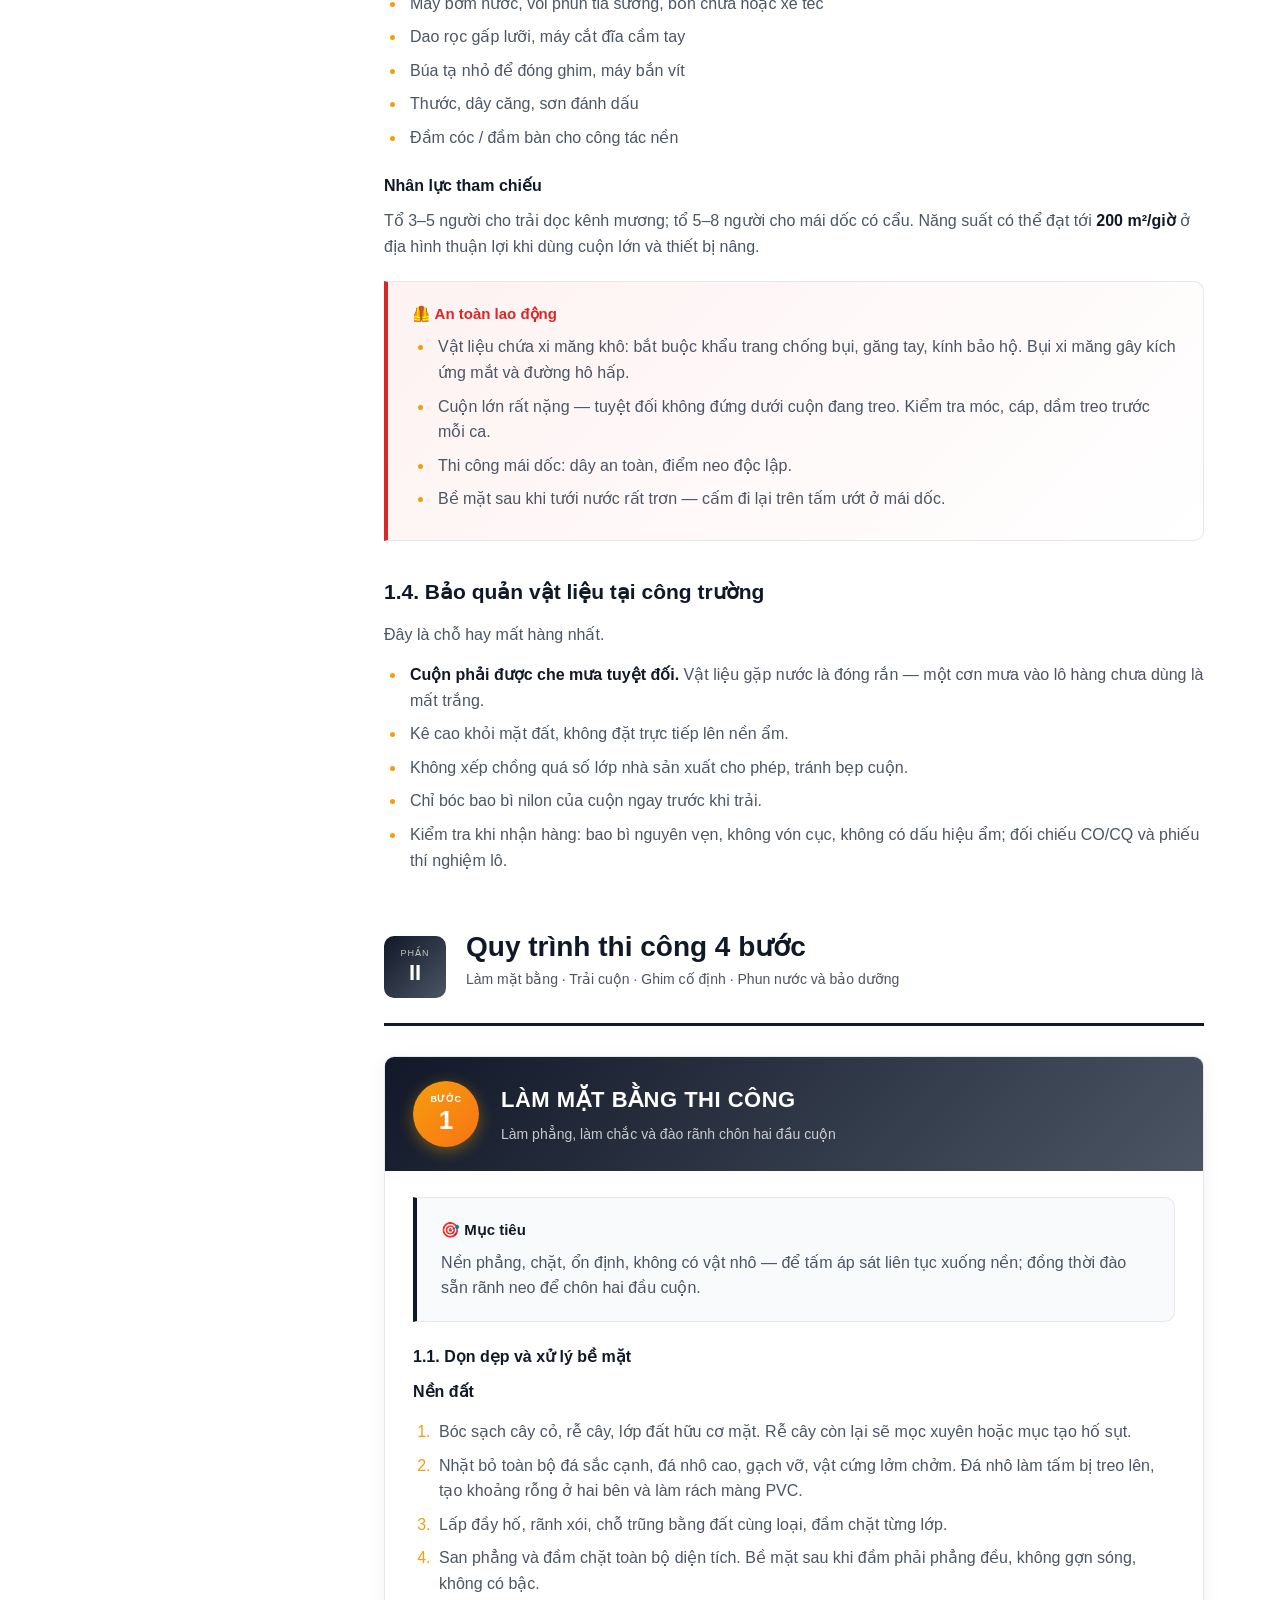
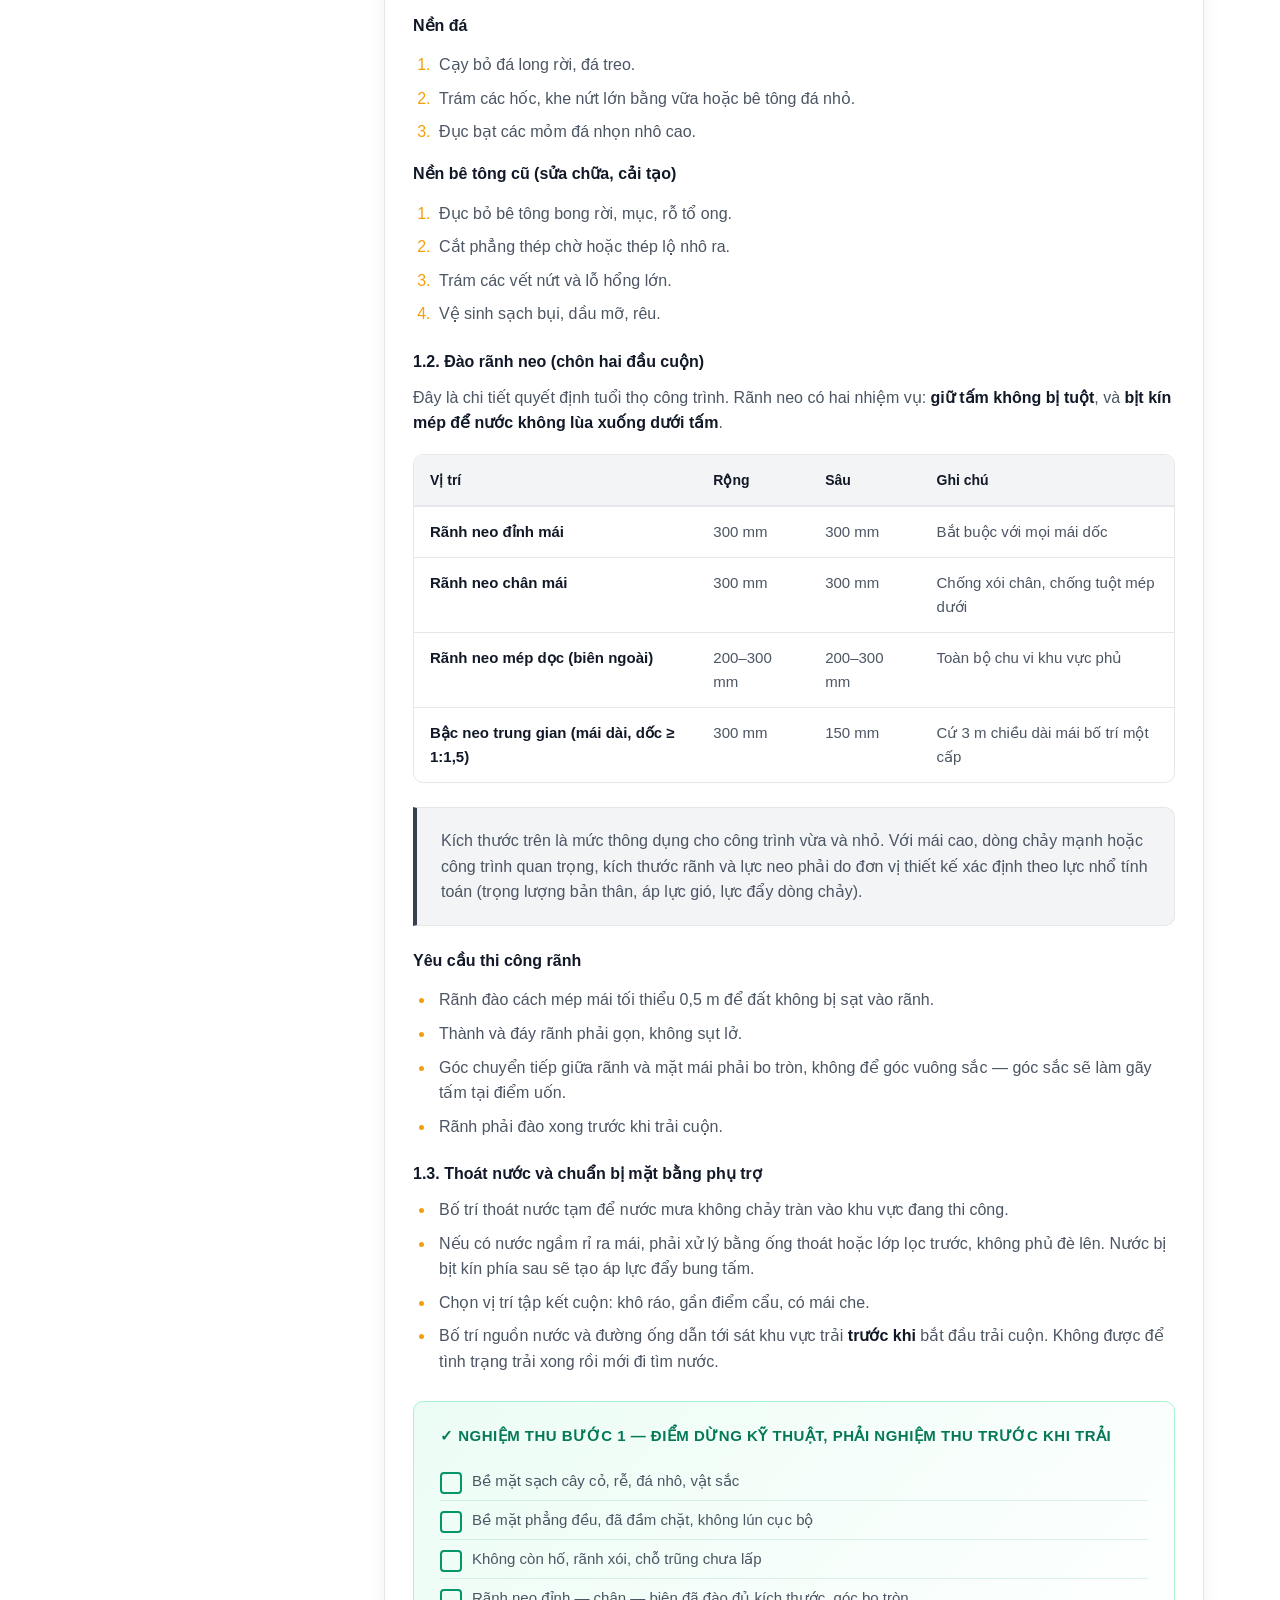
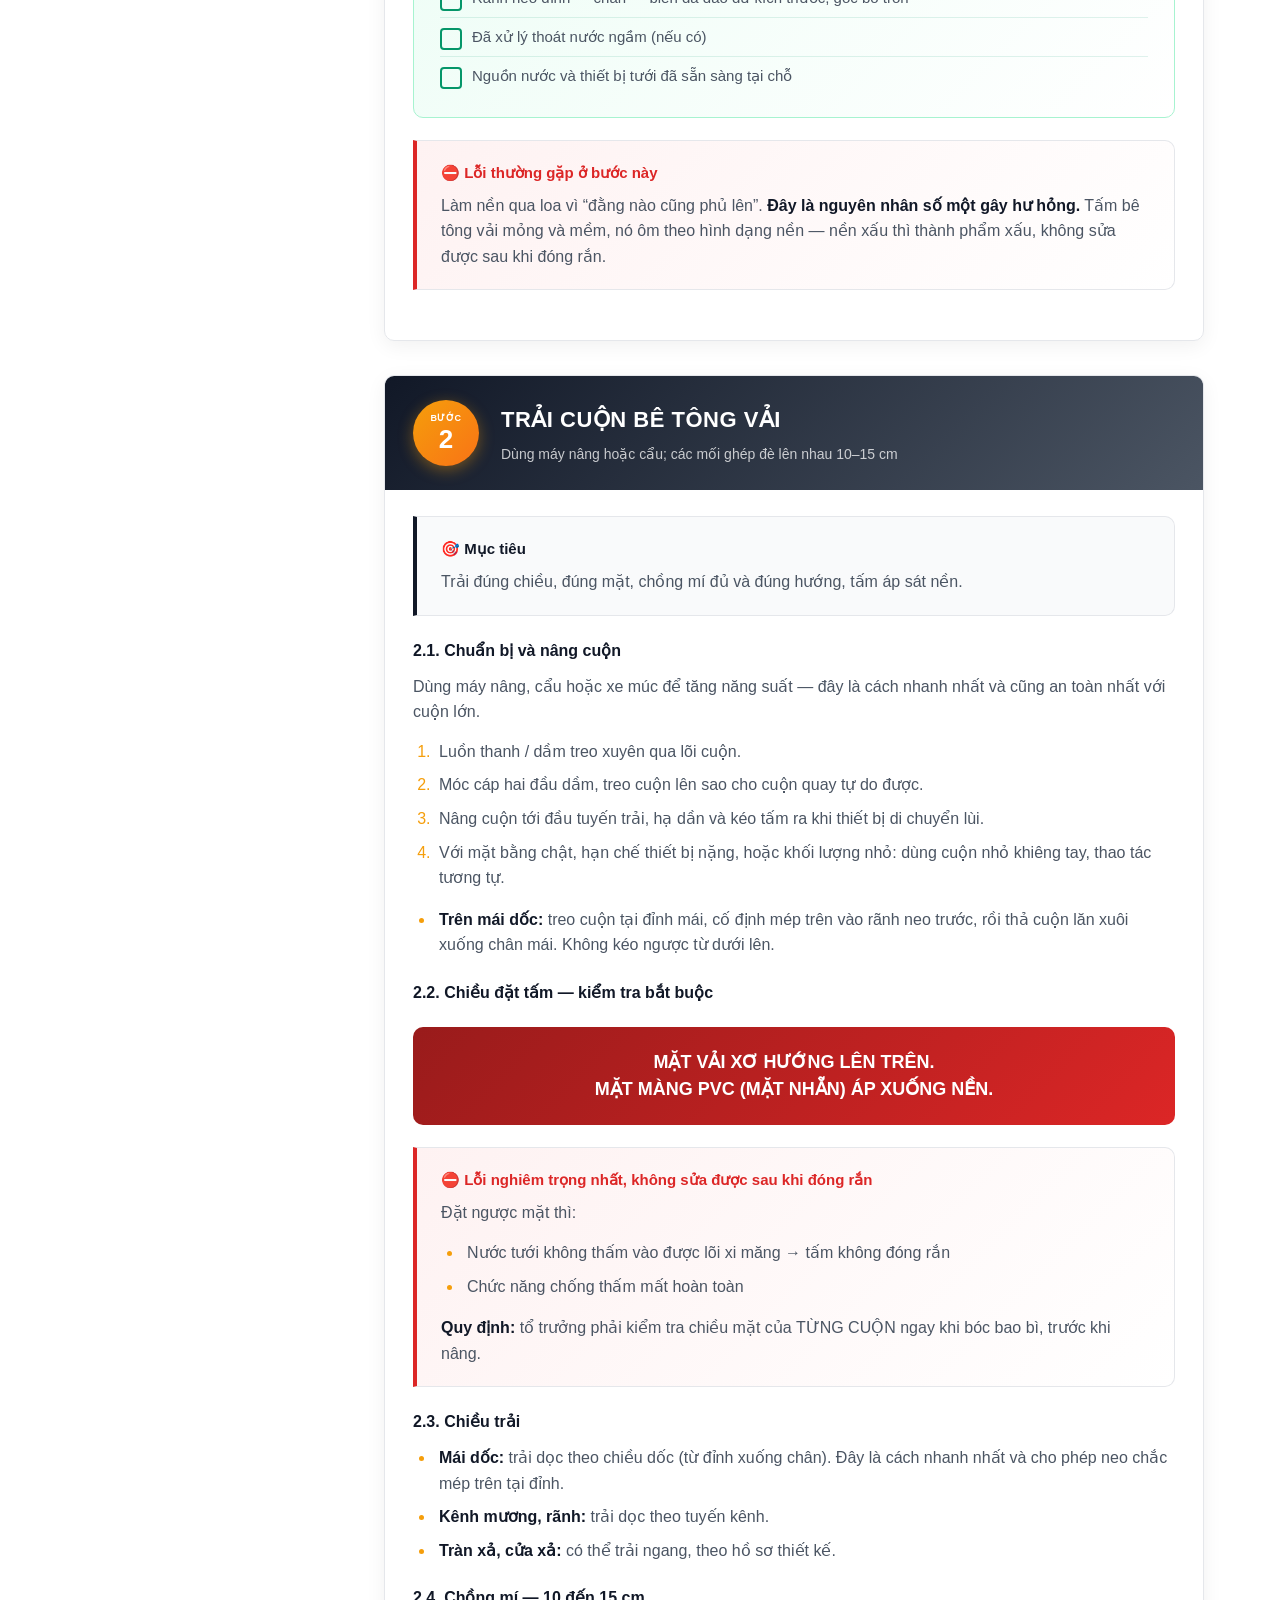
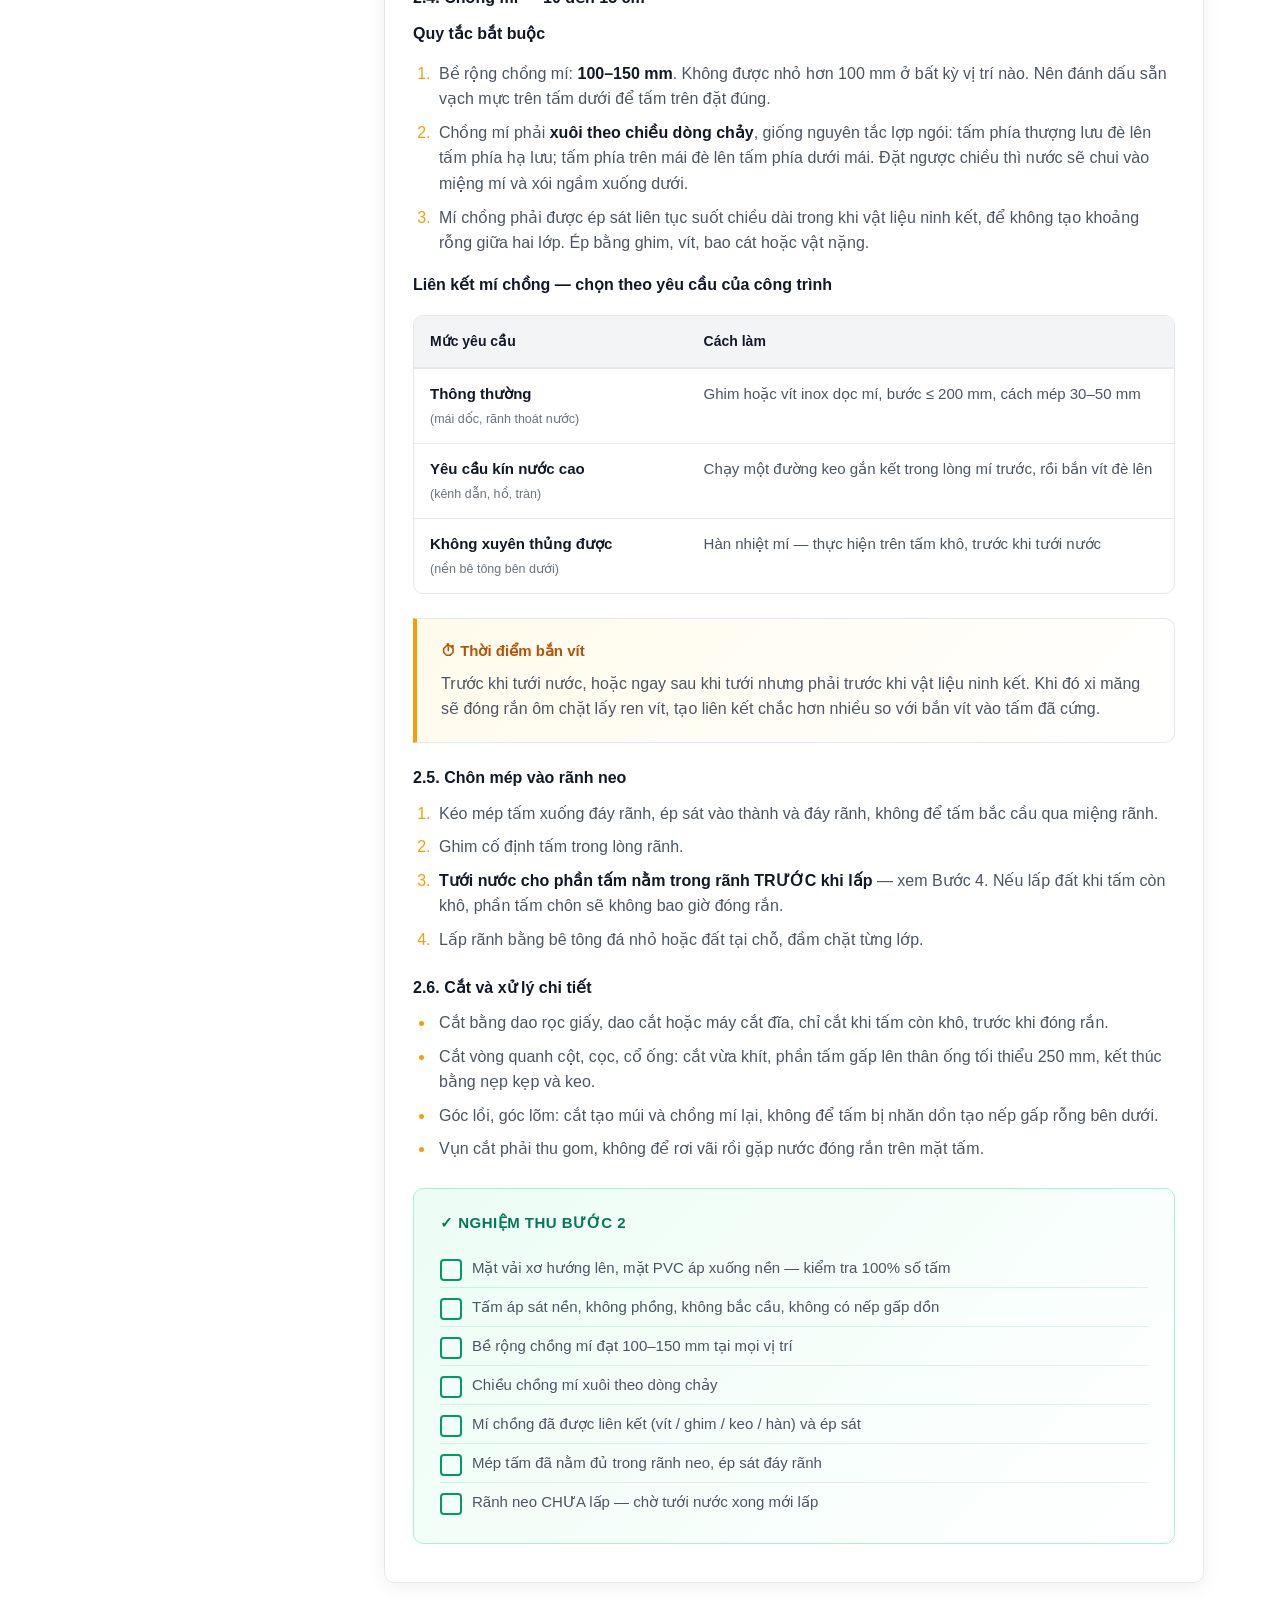
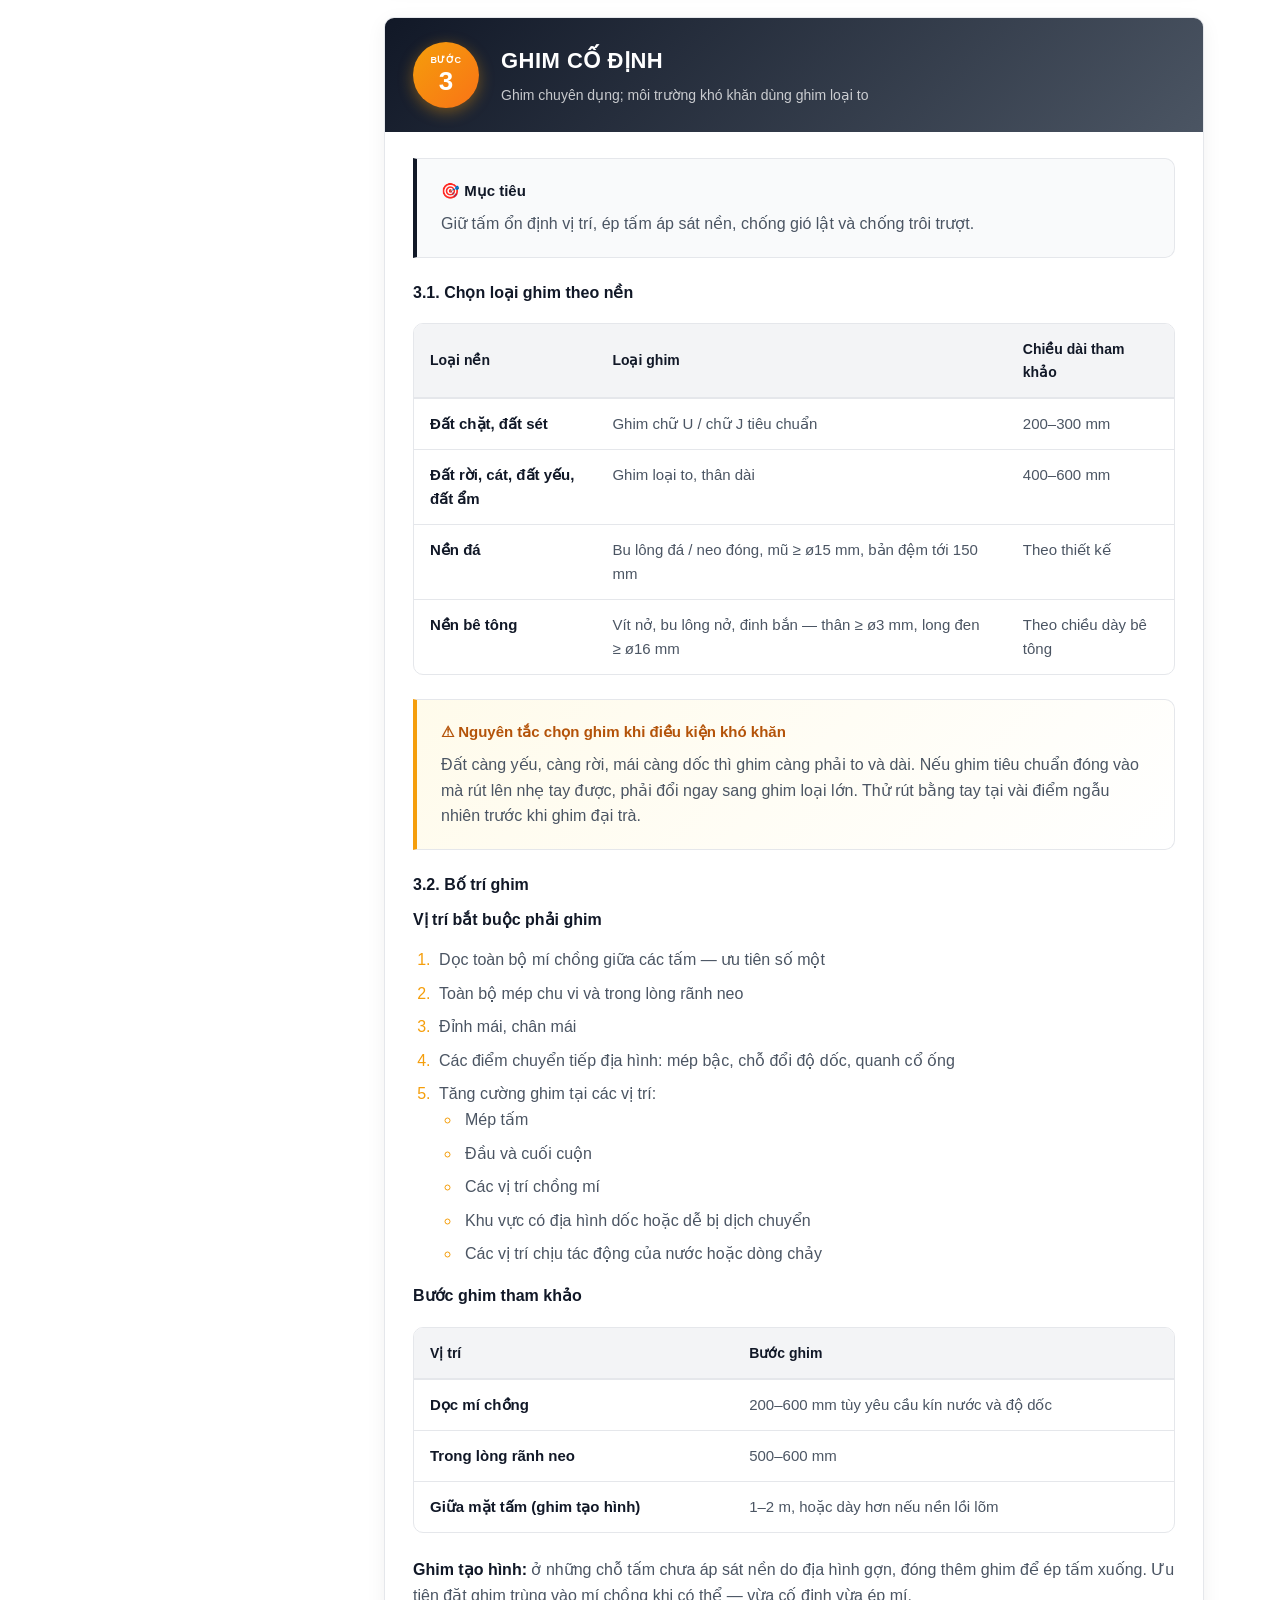
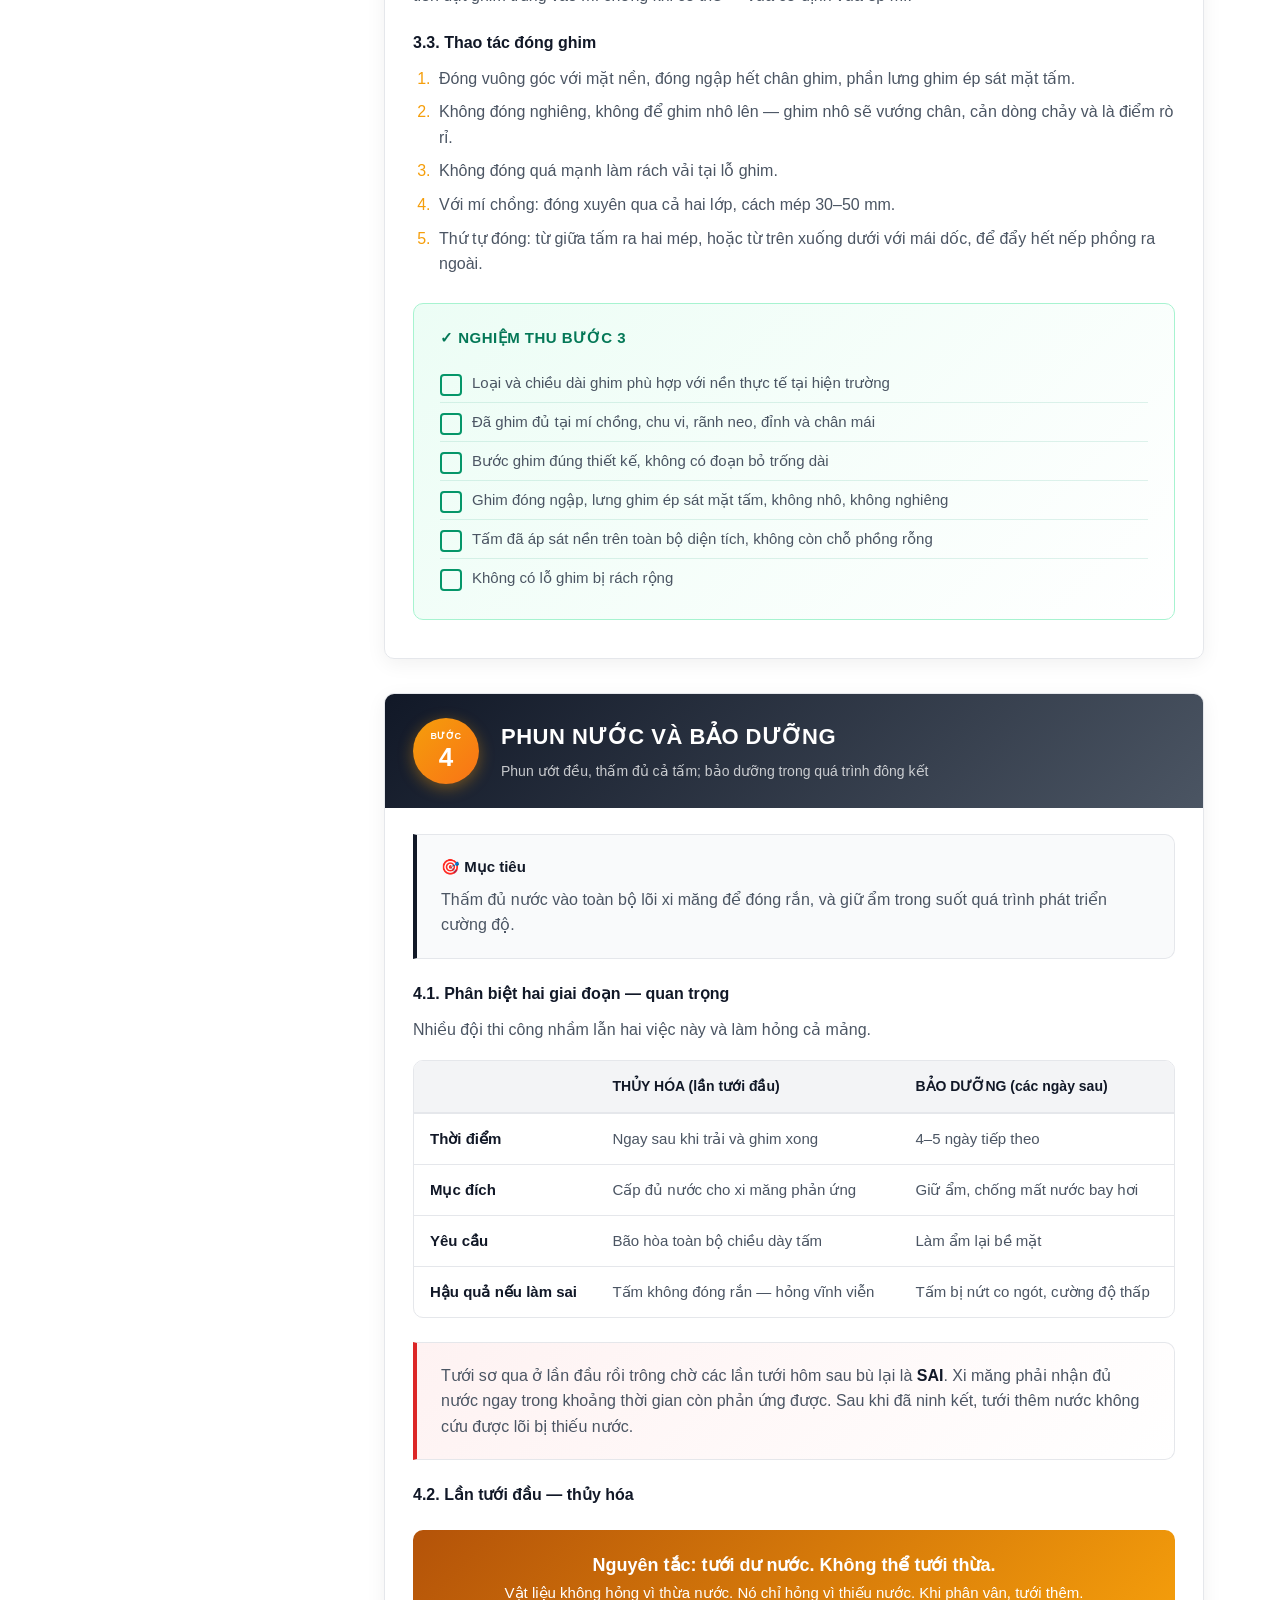
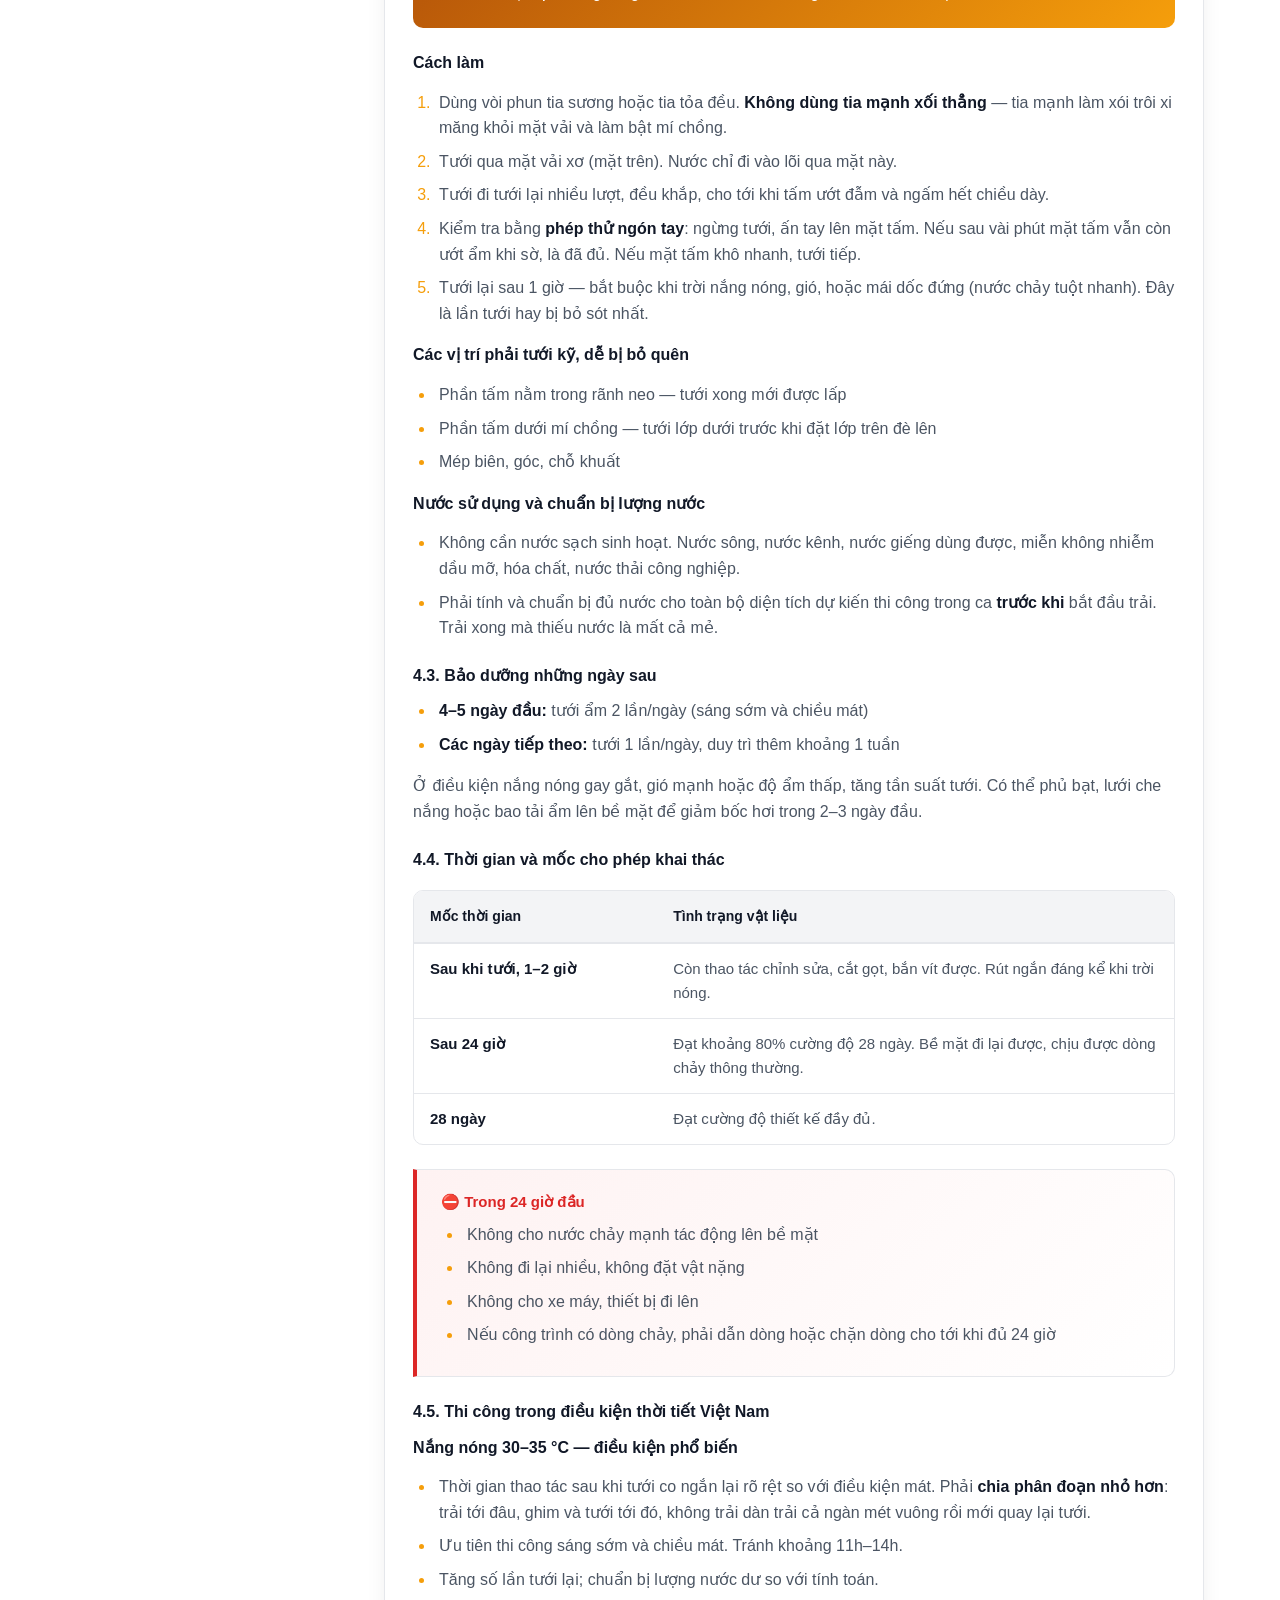
==== commit 737b8f59: "update web" ====
--- a/thi-cong-be-tong-vai-cuon.html
+++ b/thi-cong-be-tong-vai-cuon.html
@@ -135,7 +135,6 @@
                     <li><a href="index.html#catalogue">Sản Phẩm</a></li>
                     <li><a href="thi-cong-be-tong-vai-cuon.html" class="active">Thi Công</a></li>
                     <li><a href="index.html#gallery">Hình Ảnh</a></li>
-                    <li><a href="index.html#pricing">Báo Giá</a></li>
                     <li class="nav-cta"><a href="index.html#contact">Liên Hệ Ngay</a></li>
                 </ul>
                 <button class="hamburger" id="hamburger" aria-label="Menu">
@@ -580,27 +579,27 @@
                                         <tbody>
                                             <tr>
                                                 <td>Rãnh neo đỉnh mái</td>
-                                                <td>300 mm</td>
-                                                <td>300 mm</td>
-                                                <td>Bắt buộc với mọi mái dốc</td>
+                                                <td data-label="Rộng">300 mm</td>
+                                                <td data-label="Sâu">300 mm</td>
+                                                <td data-label="Ghi chú">Bắt buộc với mọi mái dốc</td>
                                             </tr>
                                             <tr>
                                                 <td>Rãnh neo chân mái</td>
-                                                <td>300 mm</td>
-                                                <td>300 mm</td>
-                                                <td>Chống xói chân, chống tuột mép dưới</td>
+                                                <td data-label="Rộng">300 mm</td>
+                                                <td data-label="Sâu">300 mm</td>
+                                                <td data-label="Ghi chú">Chống xói chân, chống tuột mép dưới</td>
                                             </tr>
                                             <tr>
                                                 <td>Rãnh neo mép dọc (biên ngoài)</td>
-                                                <td>200–300 mm</td>
-                                                <td>200–300 mm</td>
-                                                <td>Toàn bộ chu vi khu vực phủ</td>
+                                                <td data-label="Rộng">200–300 mm</td>
+                                                <td data-label="Sâu">200–300 mm</td>
+                                                <td data-label="Ghi chú">Toàn bộ chu vi khu vực phủ</td>
                                             </tr>
                                             <tr>
                                                 <td>Bậc neo trung gian (mái dài, dốc ≥ 1:1,5)</td>
-                                                <td>300 mm</td>
-                                                <td>150 mm</td>
-                                                <td>Cứ 3 m chiều dài mái bố trí một cấp</td>
+                                                <td data-label="Rộng">300 mm</td>
+                                                <td data-label="Sâu">150 mm</td>
+                                                <td data-label="Ghi chú">Cứ 3 m chiều dài mái bố trí một cấp</td>
                                             </tr>
                                         </tbody>
                                     </table>
@@ -827,23 +826,23 @@
                                         <tbody>
                                             <tr>
                                                 <td>Đất chặt, đất sét</td>
-                                                <td>Ghim chữ U / chữ J tiêu chuẩn</td>
-                                                <td>200–300 mm</td>
+                                                <td data-label="Loại ghim">Ghim chữ U / chữ J tiêu chuẩn</td>
+                                                <td data-label="Chiều dài tham khảo">200–300 mm</td>
                                             </tr>
                                             <tr>
                                                 <td>Đất rời, cát, đất yếu, đất ẩm</td>
-                                                <td>Ghim loại to, thân dài</td>
-                                                <td>400–600 mm</td>
+                                                <td data-label="Loại ghim">Ghim loại to, thân dài</td>
+                                                <td data-label="Chiều dài tham khảo">400–600 mm</td>
                                             </tr>
                                             <tr>
                                                 <td>Nền đá</td>
-                                                <td>Bu lông đá / neo đóng, mũ ≥ ø15 mm, bản đệm tới 150 mm</td>
-                                                <td>Theo thiết kế</td>
+                                                <td data-label="Loại ghim">Bu lông đá / neo đóng, mũ ≥ ø15 mm, bản đệm tới 150 mm</td>
+                                                <td data-label="Chiều dài tham khảo">Theo thiết kế</td>
                                             </tr>
                                             <tr>
                                                 <td>Nền bê tông</td>
-                                                <td>Vít nở, bu lông nở, đinh bắn — thân ≥ ø3 mm, long đen ≥ ø16 mm</td>
-                                                <td>Theo chiều dày bê tông</td>
+                                                <td data-label="Loại ghim">Vít nở, bu lông nở, đinh bắn — thân ≥ ø3 mm, long đen ≥ ø16 mm</td>
+                                                <td data-label="Chiều dài tham khảo">Theo chiều dày bê tông</td>
                                             </tr>
                                         </tbody>
                                     </table>
@@ -960,23 +959,23 @@
                                         <tbody>
                                             <tr>
                                                 <td>Thời điểm</td>
-                                                <td>Ngay sau khi trải và ghim xong</td>
-                                                <td>4–5 ngày tiếp theo</td>
+                                                <td data-label="THỦY HÓA (lần tưới đầu)">Ngay sau khi trải và ghim xong</td>
+                                                <td data-label="BẢO DƯỠNG (các ngày sau)">4–5 ngày tiếp theo</td>
                                             </tr>
                                             <tr>
                                                 <td>Mục đích</td>
-                                                <td>Cấp đủ nước cho xi măng phản ứng</td>
-                                                <td>Giữ ẩm, chống mất nước bay hơi</td>
+                                                <td data-label="THỦY HÓA (lần tưới đầu)">Cấp đủ nước cho xi măng phản ứng</td>
+                                                <td data-label="BẢO DƯỠNG (các ngày sau)">Giữ ẩm, chống mất nước bay hơi</td>
                                             </tr>
                                             <tr>
                                                 <td>Yêu cầu</td>
-                                                <td>Bão hòa toàn bộ chiều dày tấm</td>
-                                                <td>Làm ẩm lại bề mặt</td>
+                                                <td data-label="THỦY HÓA (lần tưới đầu)">Bão hòa toàn bộ chiều dày tấm</td>
+                                                <td data-label="BẢO DƯỠNG (các ngày sau)">Làm ẩm lại bề mặt</td>
                                             </tr>
                                             <tr>
                                                 <td>Hậu quả nếu làm sai</td>
-                                                <td>Tấm không đóng rắn — hỏng vĩnh viễn</td>
-                                                <td>Tấm bị nứt co ngót, cường độ thấp</td>
+                                                <td data-label="THỦY HÓA (lần tưới đầu)">Tấm không đóng rắn — hỏng vĩnh viễn</td>
+                                                <td data-label="BẢO DƯỠNG (các ngày sau)">Tấm bị nứt co ngót, cường độ thấp</td>
                                             </tr>
                                         </tbody>
                                     </table>
@@ -1144,40 +1143,40 @@
                                 <tbody>
                                     <tr>
                                         <td>Trải ngược mặt (PVC lên trên)</td>
-                                        <td>Không đóng rắn, mất chống thấm</td>
-                                        <td>Phải lật lại ngay khi phát hiện, trước khi tưới. Đã tưới rồi thì bóc bỏ, làm
+                                        <td data-label="Hậu quả">Không đóng rắn, mất chống thấm</td>
+                                        <td data-label="Xử lý">Phải lật lại ngay khi phát hiện, trước khi tưới. Đã tưới rồi thì bóc bỏ, làm
                                             lại.</td>
                                     </tr>
                                     <tr>
                                         <td>Tưới thiếu nước</td>
-                                        <td>Lõi bở, cường độ thấp, dễ vỡ</td>
-                                        <td>Không sửa được sau khi ninh kết. Phải bóc bỏ đoạn hỏng và làm lại.</td>
+                                        <td data-label="Hậu quả">Lõi bở, cường độ thấp, dễ vỡ</td>
+                                        <td data-label="Xử lý">Không sửa được sau khi ninh kết. Phải bóc bỏ đoạn hỏng và làm lại.</td>
                                     </tr>
                                     <tr>
                                         <td>Chồng mí ngược chiều dòng</td>
-                                        <td>Nước chui vào mí, xói ngầm, bung mảng</td>
-                                        <td>Bóc và trải lại đoạn sai.</td>
+                                        <td data-label="Hậu quả">Nước chui vào mí, xói ngầm, bung mảng</td>
+                                        <td data-label="Xử lý">Bóc và trải lại đoạn sai.</td>
                                     </tr>
                                     <tr>
                                         <td>Chồng mí nhỏ hơn 100 mm</td>
-                                        <td>Mí hở, rò rỉ</td>
-                                        <td>Phủ thêm một dải bê tông vải đè lên mí, ghim và tưới lại.</td>
+                                        <td data-label="Hậu quả">Mí hở, rò rỉ</td>
+                                        <td data-label="Xử lý">Phủ thêm một dải bê tông vải đè lên mí, ghim và tưới lại.</td>
                                     </tr>
                                     <tr>
                                         <td>Rỗng dưới tấm</td>
-                                        <td>Tấm bị võng, nứt gãy khi chịu tải</td>
-                                        <td>Đóng thêm ghim ép xuống nếu phát hiện sớm; đã đóng rắn thì cắt mở, chèn đầy,
+                                        <td data-label="Hậu quả">Tấm bị võng, nứt gãy khi chịu tải</td>
+                                        <td data-label="Xử lý">Đóng thêm ghim ép xuống nếu phát hiện sớm; đã đóng rắn thì cắt mở, chèn đầy,
                                             vá lại.</td>
                                     </tr>
                                     <tr>
                                         <td>Không neo mép / rãnh neo nông</td>
-                                        <td>Nước lùa xuống dưới, xói ngầm chân, bung cả mảng</td>
-                                        <td>Đào bổ sung rãnh, chôn lại mép.</td>
+                                        <td data-label="Hậu quả">Nước lùa xuống dưới, xói ngầm chân, bung cả mảng</td>
+                                        <td data-label="Xử lý">Đào bổ sung rãnh, chôn lại mép.</td>
                                     </tr>
                                     <tr>
                                         <td>Lấp rãnh khi tấm còn khô</td>
-                                        <td>Phần tấm chôn không đóng rắn</td>
-                                        <td>Đào lại, tưới, lấp lại.</td>
+                                        <td data-label="Hậu quả">Phần tấm chôn không đóng rắn</td>
+                                        <td data-label="Xử lý">Đào lại, tưới, lấp lại.</td>
                                     </tr>
                                 </tbody>
                             </table>
--- a/css/base.css
+++ b/css/base.css
@@ -15,11 +15,17 @@
     --white: #ffffff;
 }
 
+/* Chặn cuộn ngang trên mobile: iOS Safari chỉ tôn trọng overflow-x đặt ở html.
+   body dùng clip (không tạo vùng cuộn riêng) để position: sticky vẫn hoạt động. */
+html {
+    overflow-x: hidden;
+}
+
 body {
     font-family: 'Segoe UI', Tahoma, Geneva, Verdana, sans-serif;
     line-height: 1.6;
     color: var(--dark-gray);
-    overflow-x: hidden;
+    overflow-x: clip;
 }
 
 .container {
--- a/css/hero.css
+++ b/css/hero.css
@@ -180,3 +180,71 @@
     transform: translateY(-3px);
     box-shadow: 0 6px 20px rgba(245, 158, 11, 0.6);
 }
+
+/* iPhone, iPad (kể cả iPad xoay ngang): ảnh giới thiệu theo tỉ lệ 16:9 thay vì cả màn hình,
+   để nội dung bên dưới hiện ngay ở màn hình đầu. Khung tự cao thêm nếu chữ không vừa. */
+@media (max-width: 1024px), (hover: none) and (pointer: coarse) {
+    .hero {
+        height: auto;
+        min-height: min(56.25vw, 100vh);
+        padding: 80px 0 50px;
+    }
+
+    /* Màn hình cảm ứng: chuyển ảnh bằng cách vuốt hoặc chạm vào chấm */
+    .slider-arrow {
+        display: none;
+    }
+}
+
+@media (max-width: 768px) {
+    .hero {
+        padding: 72px 0 44px;
+    }
+
+    .hero h1 {
+        font-size: 32px;
+        margin-bottom: 12px;
+    }
+
+    .hero p {
+        font-size: 16px;
+        margin-bottom: 20px;
+    }
+
+    .hero .cta-button {
+        padding: 12px 30px;
+        font-size: 16px;
+    }
+}
+
+/* iPhone: khung 16:9 chỉ cao ~220px nên bỏ câu mô tả, giữ tiêu đề và nút báo giá */
+@media (max-width: 480px) {
+    .hero {
+        padding: 68px 0 32px;
+    }
+
+    .hero h1 {
+        font-size: 22px;
+        margin-bottom: 12px;
+    }
+
+    .hero p {
+        display: none;
+    }
+
+    .hero .cta-button {
+        padding: 9px 22px;
+        font-size: 14px;
+        box-shadow: 0 3px 10px rgba(245, 158, 11, 0.4);
+    }
+
+    .slider-dots {
+        bottom: 12px;
+        gap: 10px;
+    }
+
+    .slider-dot {
+        width: 8px;
+        height: 8px;
+    }
+}
--- a/css/responsive.css
+++ b/css/responsive.css
@@ -1,29 +1,51 @@
-/* Điều chỉnh chung cho màn hình nhỏ (768px / 414px) */
+/* Điều chỉnh chung cho màn hình nhỏ (1024px / 768px / 414px) */
 
-/* Responsive */
-@media (max-width: 768px) {
+/* Menu hamburger cho điện thoại và iPad (menu ngang không đủ chỗ dưới 1024px) */
+@media (max-width: 1024px) {
     .hamburger {
         display: flex;
     }
 
+    /* Ẩn hẳn khi đóng (không đẩy ra ngoài mép phải) để không tạo cuộn ngang trên iOS */
     .nav-links {
+        display: none;
         position: fixed;
         top: 0;
-        right: -100%;
-        width: 280px;
+        right: 0;
+        width: min(280px, 85vw);
         height: 100vh;
         background: #ffffff;
         flex-direction: column;
         padding: 90px 30px 40px;
         gap: 4px;
-        transition: right 0.4s cubic-bezier(0.4, 0, 0.2, 1);
         box-shadow: -10px 0 40px rgba(0, 0, 0, 0.15);
         z-index: 1000;
         overflow-y: auto;
     }
 
     .nav-links.active {
-        right: 0;
+        display: flex;
+        align-items: stretch;
+        animation: navSlideIn 0.35s cubic-bezier(0.4, 0, 0.2, 1);
+    }
+
+    /* Menu đang mở: nút X tối màu trên nền trắng, ẩn chữ logo nằm đè lên menu */
+    .hamburger.active span {
+        background: var(--primary-color);
+    }
+
+    header:has(.nav-links.active) .logo-text {
+        visibility: hidden;
+    }
+
+    @keyframes navSlideIn {
+        from {
+            transform: translateX(100%);
+        }
+
+        to {
+            transform: none;
+        }
     }
 
     header .nav-links a,
@@ -68,7 +90,10 @@
     .mobile-menu-overlay.active {
         pointer-events: auto;
     }
+}
 
+/* Responsive */
+@media (max-width: 768px) {
     .logo-text .brand-tagline {
         display: none;
     }
@@ -79,10 +104,6 @@
 
     header.scrolled .logo img {
         height: 34px;
-    }
-
-    .hero h1 {
-        font-size: 32px;
     }
 
     .contact-content {
@@ -115,12 +136,4 @@
     .section-title {
         font-size: 28px;
     }
-
-    .price {
-        font-size: 36px;
-    }
-
-    .pricing-card {
-        padding: 30px 20px;
-    }
 }
--- a/css/floating-buttons.css
+++ b/css/floating-buttons.css
@@ -78,14 +78,6 @@
         padding: 0 15px;
     }
 
-    .hero h1 {
-        font-size: 28px;
-    }
-
-    .hero p {
-        font-size: 16px;
-    }
-
     .cta-button {
         padding: 12px 30px;
         font-size: 16px;
@@ -107,14 +99,6 @@
         font-size: 14px;
     }
 
-    .app-card h3 {
-        font-size: 16px;
-    }
-
-    .app-card p {
-        font-size: 14px;
-    }
-
     .footer-about p {
         font-size: 14px;
     }
--- a/css/guide.css
+++ b/css/guide.css
@@ -354,6 +354,57 @@
     text-align: center;
     color: var(--accent-color);
     font-weight: 800;
+}
+
+/* Điện thoại: bảng 3+ cột chuyển thành khối xếp dọc để không phải cuộn ngang.
+   Cột đầu làm tiêu đề, các cột sau hiện kèm nhãn lấy từ data-label (= tiêu đề cột). */
+@media (max-width: 600px) {
+    .gd-table--wide {
+        min-width: 0;
+    }
+
+    .gd-table--wide thead {
+        display: none;
+    }
+
+    .gd-table--wide tr {
+        display: block;
+        padding: 12px 14px;
+        border-bottom: 1px solid var(--gd-border);
+    }
+
+    .gd-table--wide tbody tr:last-child {
+        border-bottom: none;
+    }
+
+    .gd-table--wide td {
+        display: block;
+        padding: 2px 0;
+        border-bottom: none;
+        font-size: 14px;
+    }
+
+    .gd-table--wide td:first-child {
+        margin-bottom: 4px;
+        font-size: 15px;
+    }
+
+    .gd-table--wide td[data-label]::before {
+        content: attr(data-label) ": ";
+        color: var(--primary-color);
+        font-weight: 600;
+    }
+
+    .gd-table th,
+    .gd-table td {
+        padding: 10px 12px;
+        font-size: 14px;
+        overflow-wrap: anywhere;
+    }
+
+    .gd-table--wide td {
+        padding: 2px 0;
+    }
 }
 
 /* ============ HỘP CHÚ Ý ============ */
